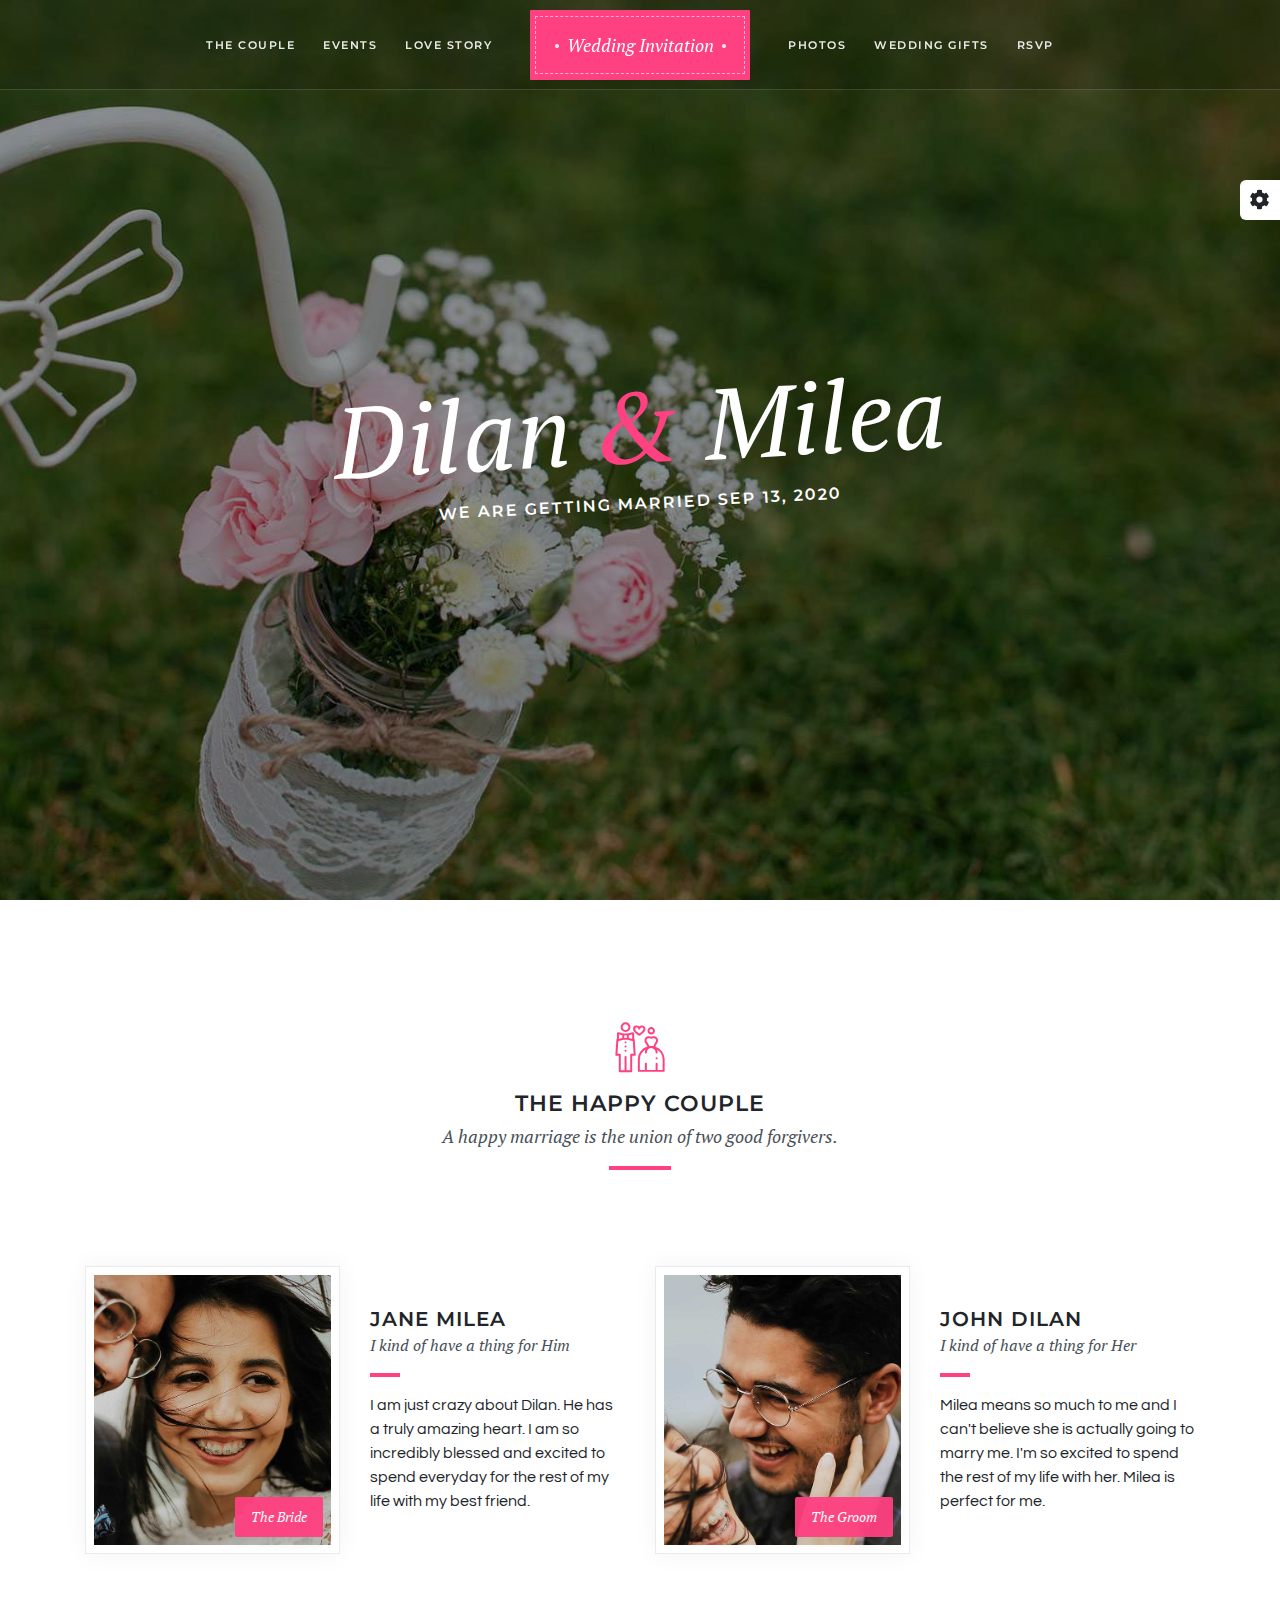
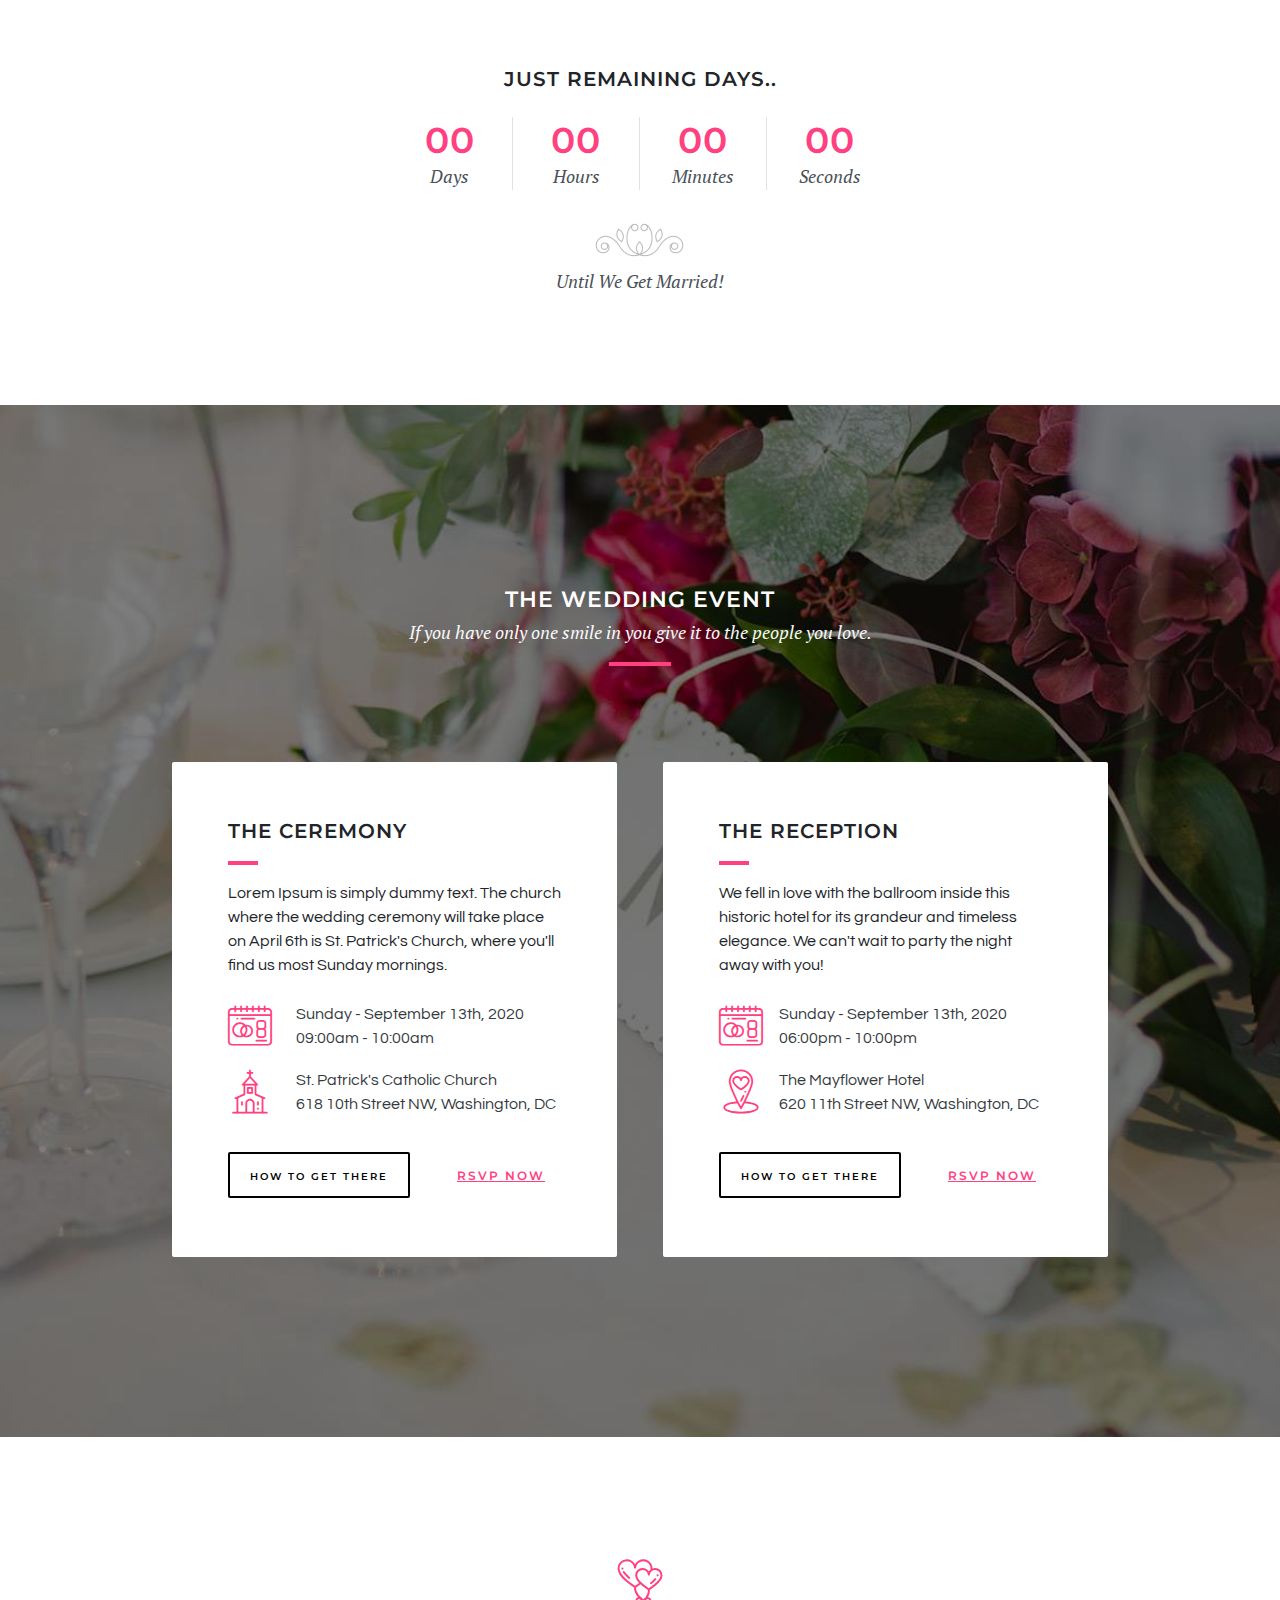
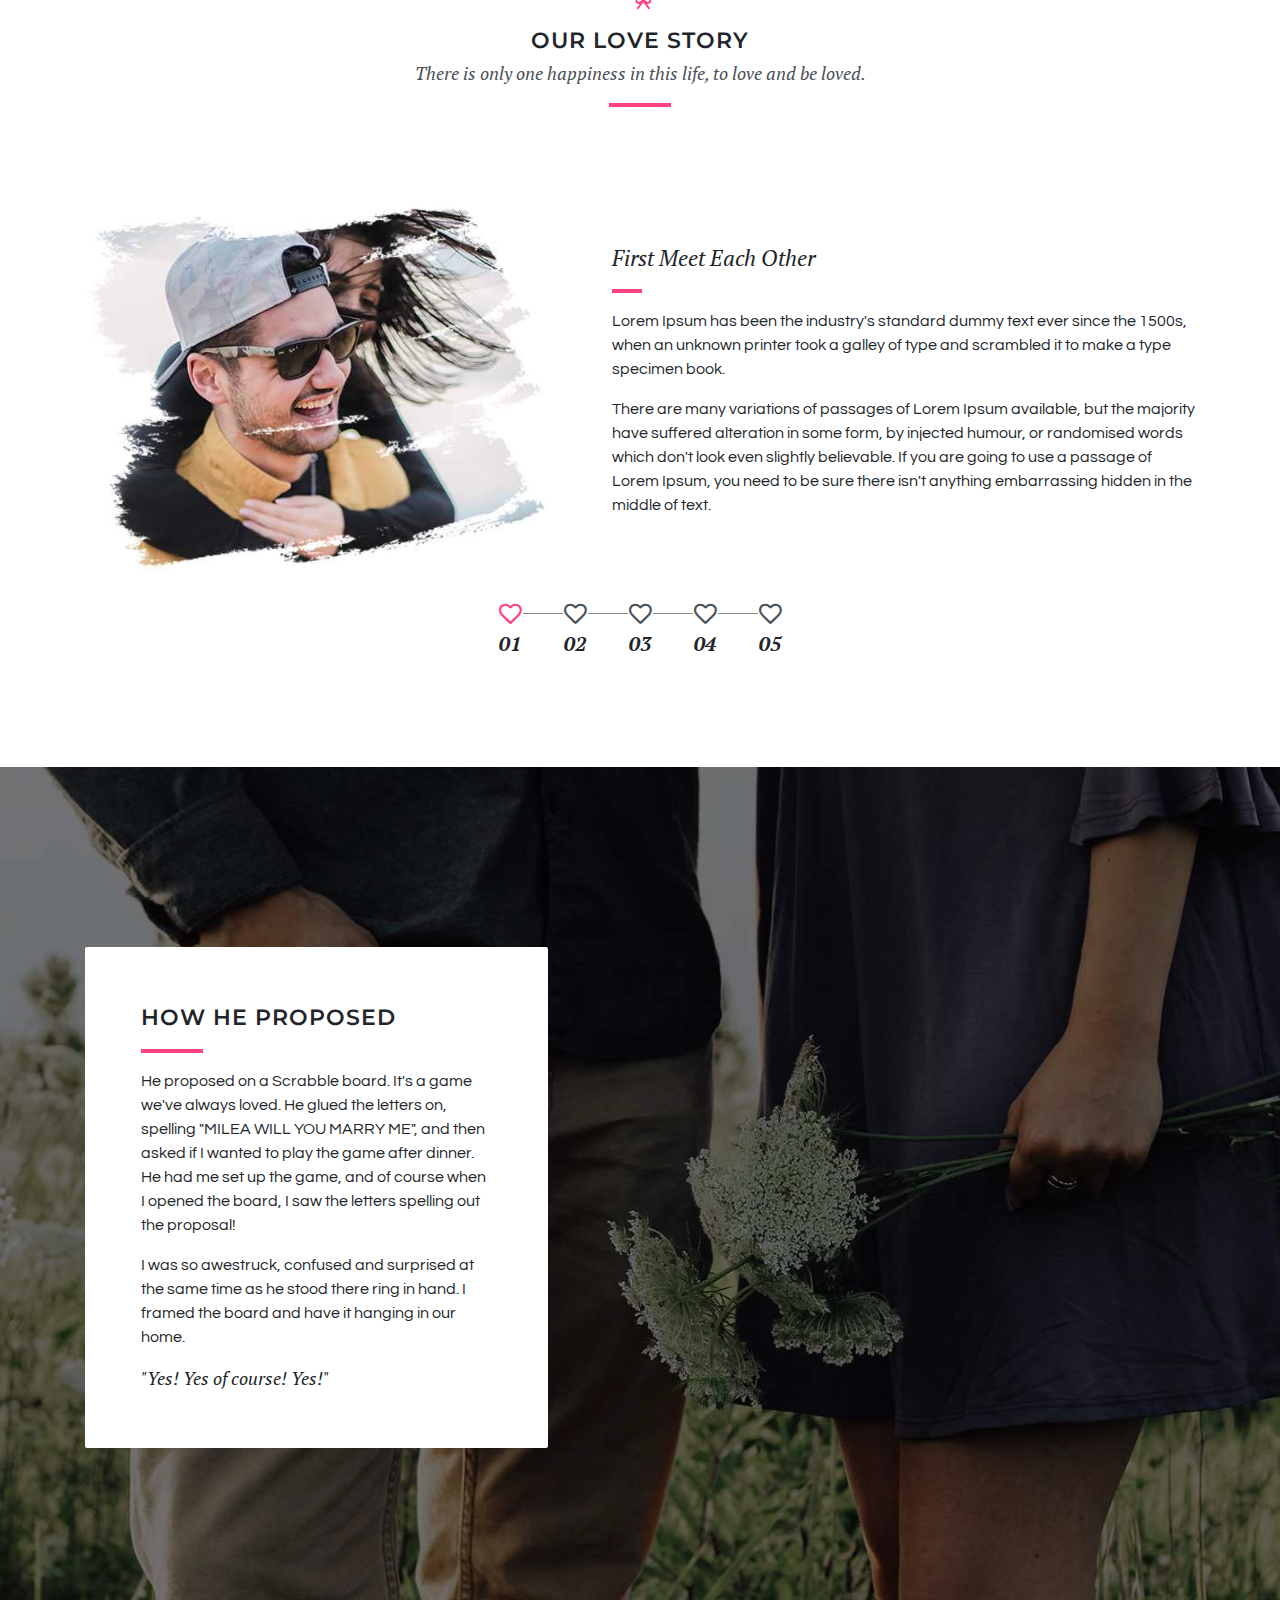
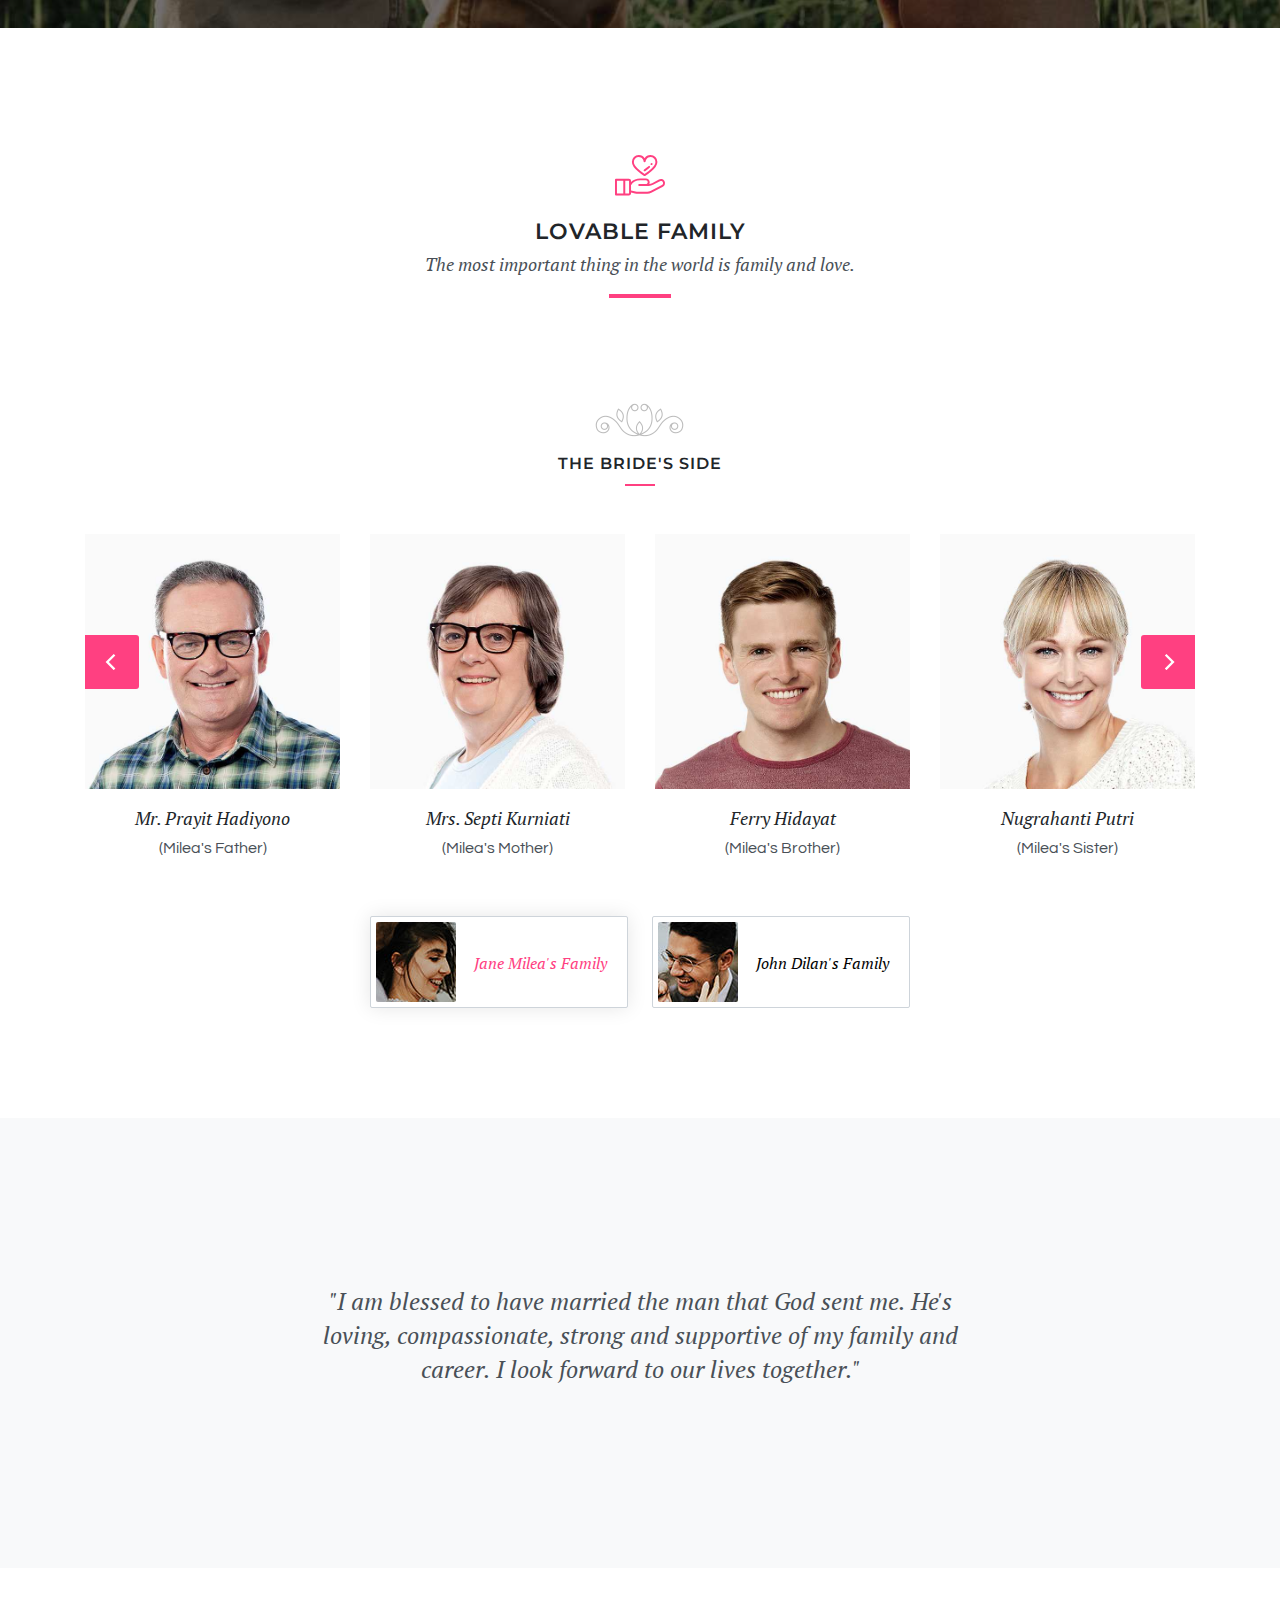
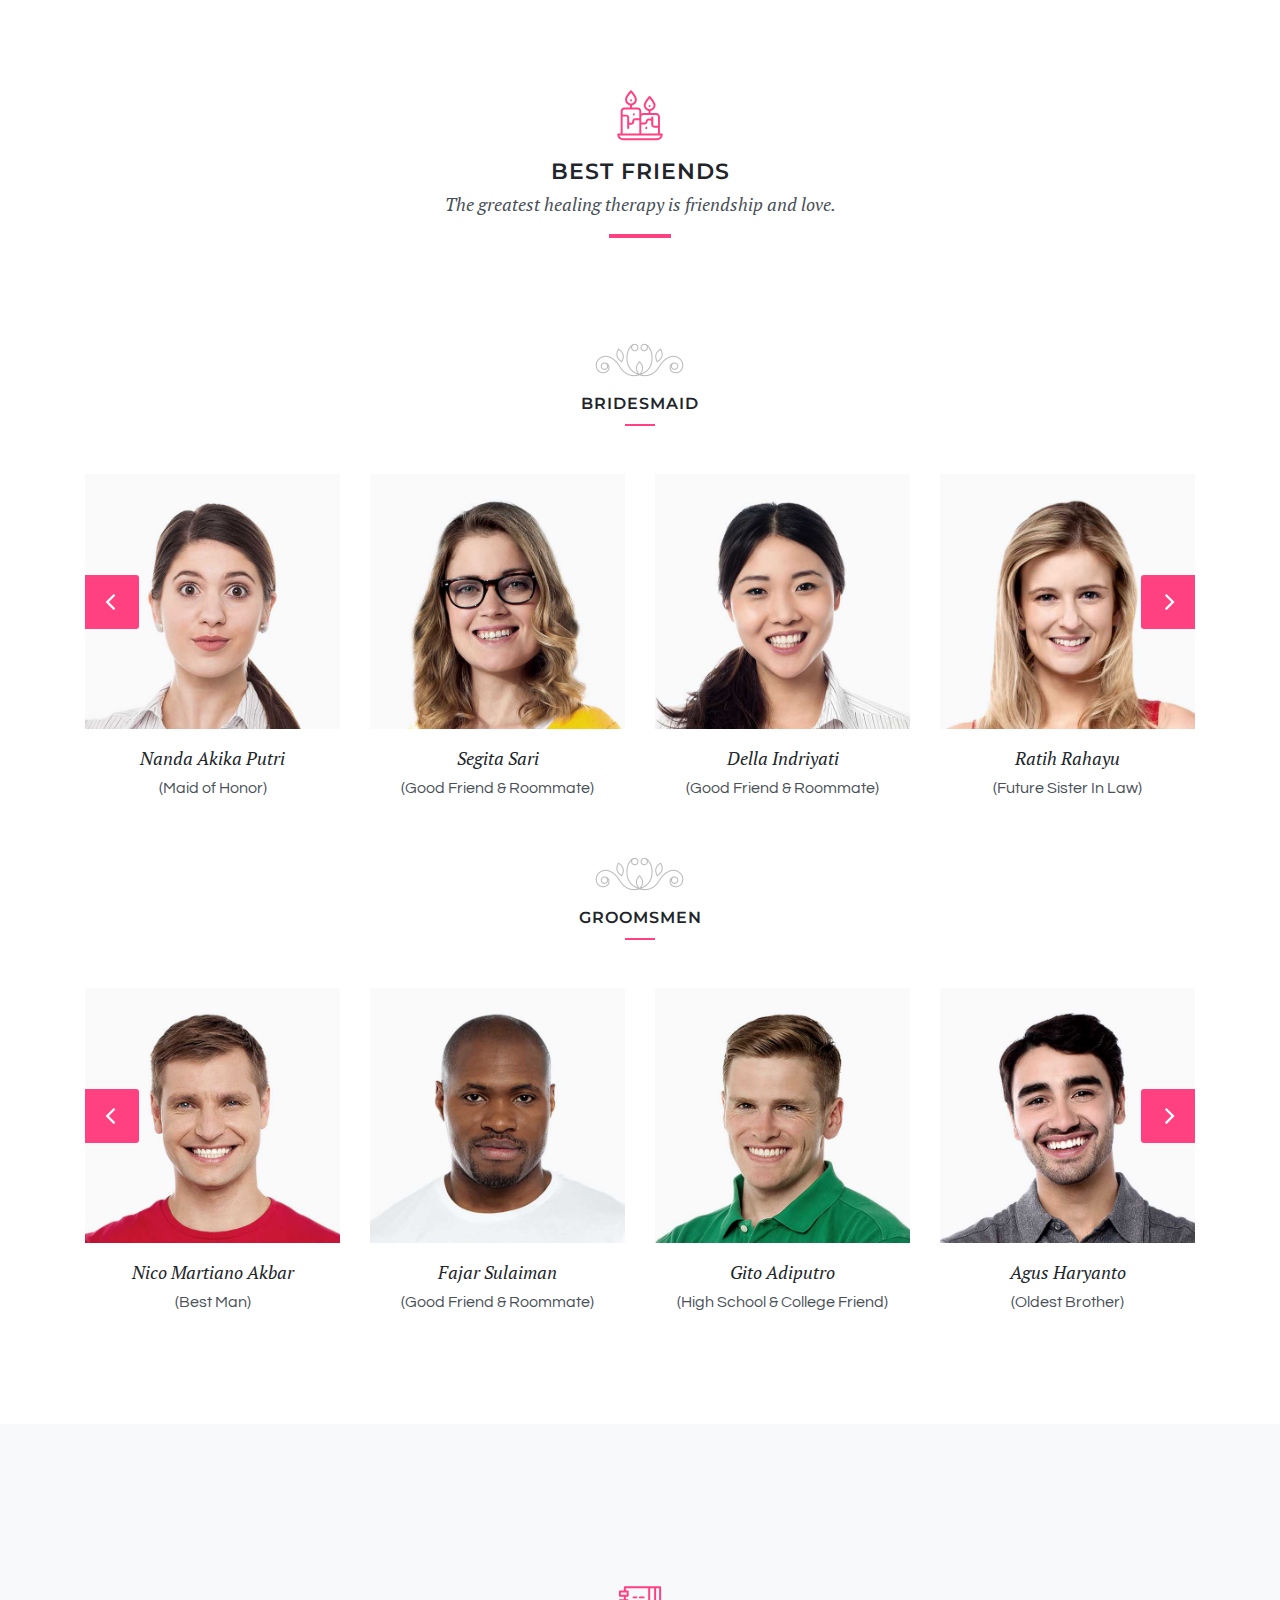
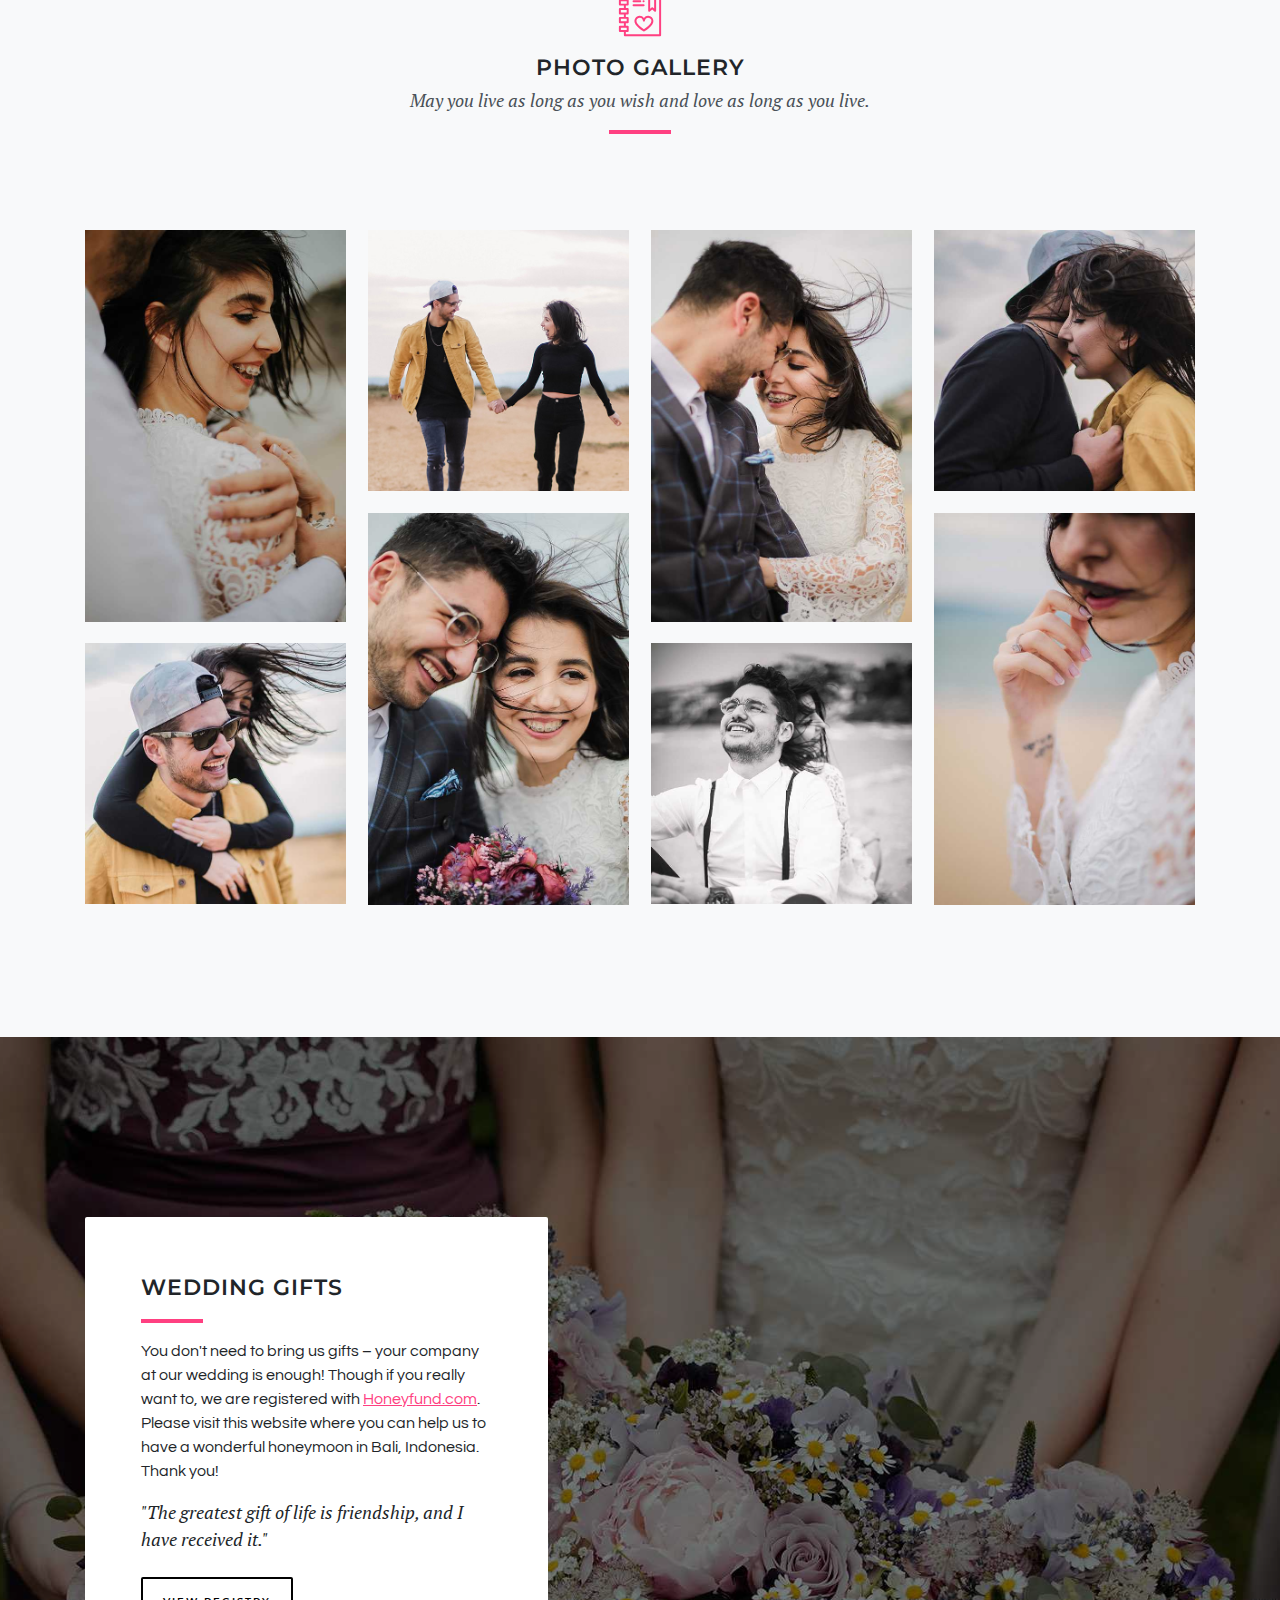
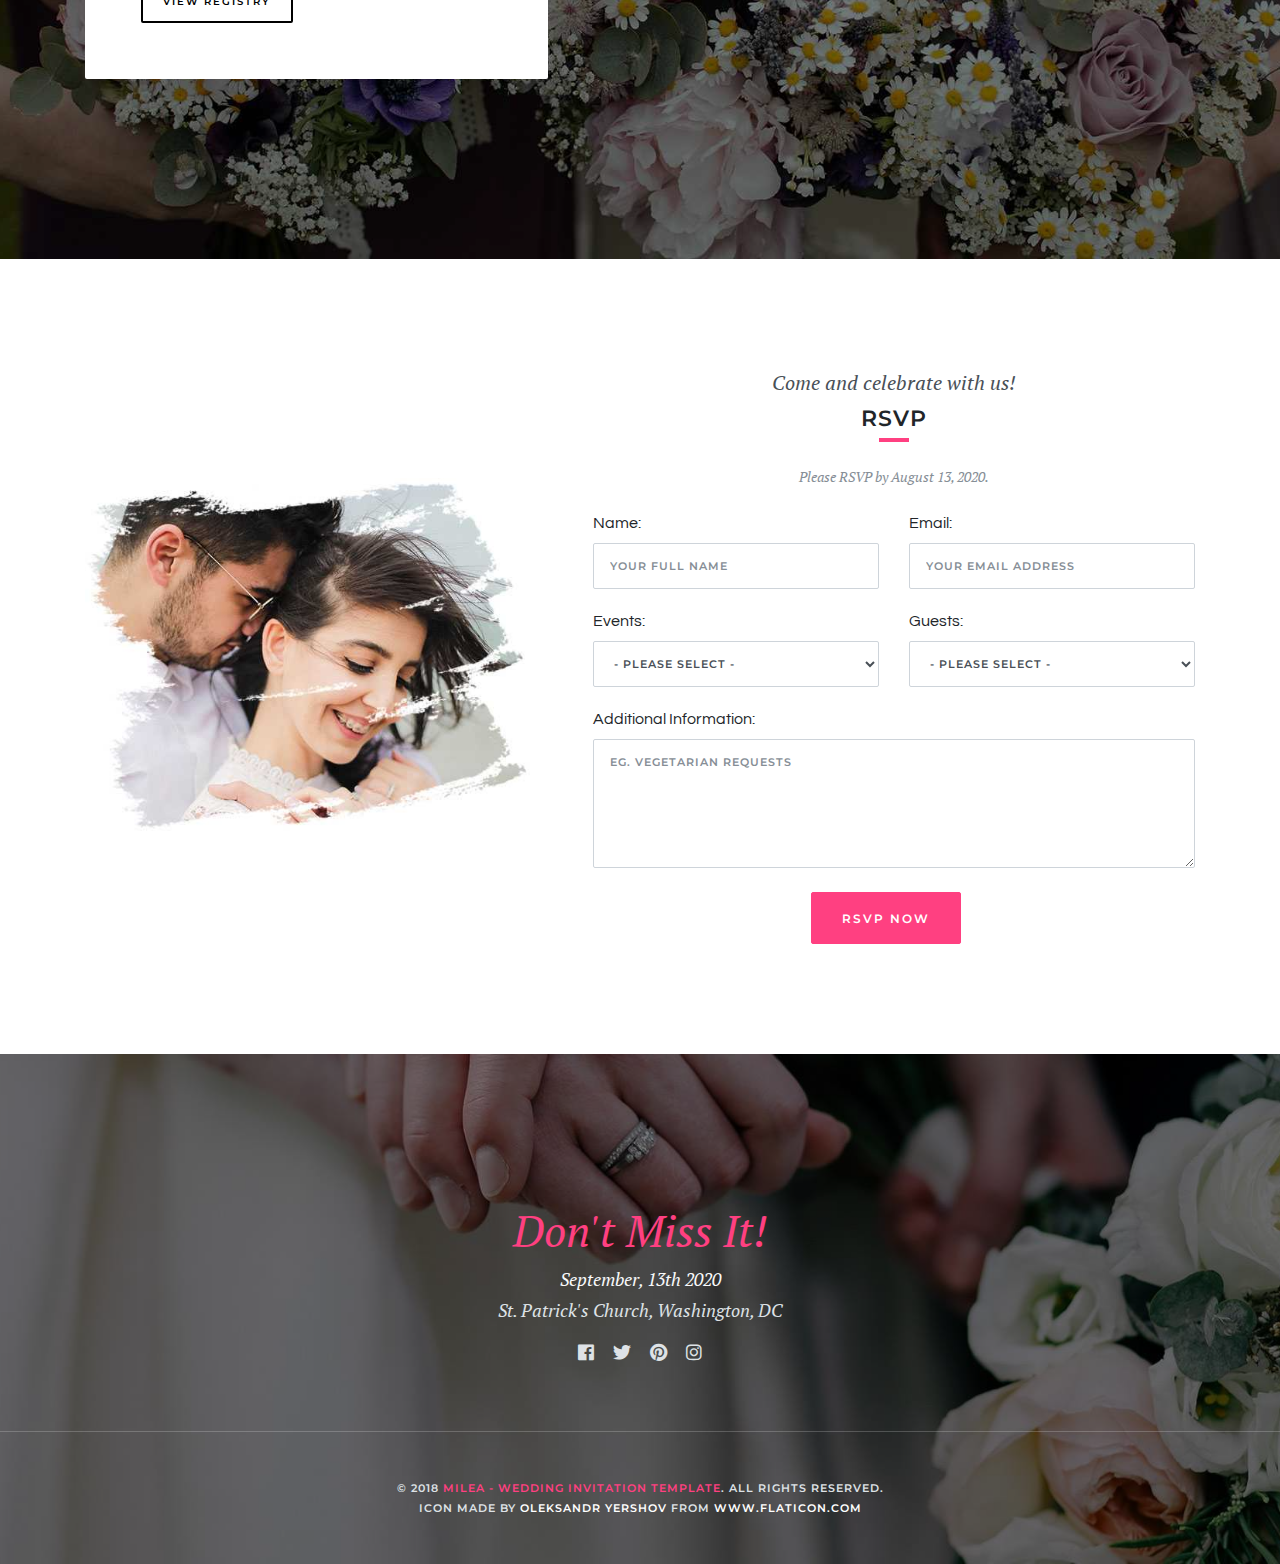
==== index.html @ 615ee3a8 "realización del template" ====
<!DOCTYPE html>
<html lang="en">
    
<!-- Mirrored from themes.lucky-roo.com/milea-v1.1/html/hero-bg-static.html by HTTrack Website Copier/3.x [XR&CO'2014], Thu, 11 Oct 2018 15:57:28 GMT -->
<head>
        <title>Milea - Wedding Invitation Template</title>
        <meta name="description" content=""/>
        <meta name="keywords" content=""/>
        <meta charset="UTF-8">
        <meta name="viewport" content="width=device-width, initial-scale=1.0, shrink-to-fit=no">
        <meta http-equiv="X-UA-Compatible" content="IE=edge" />
        
        <!-- Bootstrap CSS -->
        <link href="assets/css/bootstrap.min.css" rel="stylesheet" type="text/css">
        
        <!-- Font Icons CSS -->
        <link href="assets/css/flaticon.css" rel="stylesheet" type="text/css">
        <link href="assets/css/fontawesome-all.min.css" rel="stylesheet" type="text/css">
        
        <!-- Include all css plugins (below), or include individual files as needed -->
        <link href="assets/css/flickity.min.css" rel="stylesheet" type="text/css">
        <link href="assets/css/magnific-popup.css" rel="stylesheet" type="text/css">
        
        <!-- Theme CSS -->
        <link href="assets/css/theme.min.css" rel="stylesheet" type="text/css">
        <link href="assets/css/styles.css" rel="stylesheet" type="text/css">
        
        <!-- Color Scheme CSS -->
        <link href="assets/css/theme_color_pink.css" rel="stylesheet" type="text/css">        
        <link href="assets/css/switch_style.css" rel="stylesheet" type="text/css">
    </head>
    <body id="page-top">
        
        <!-- Style Switch Start -->
        <link id="switch-style" href="#" rel="stylesheet" type="text/css">

        <div class="switch-style">
            <span class="overlay"></span>

            <div class="switch-style-toggle text-center"><i class="fas fa-cog"></i></div>

            <h4 class="font-alt text-medium text-uppercase">Color Schemes</h4>

            <ul class="m-0 p-0">
                <li class="list-inline-item m-0"><a href="#" class="color theme_color_pink rounded" id="theme_color_pink"></a></li>
                <li class="list-inline-item m-0"><a href="#" class="color theme_color_blue rounded" id="theme_color_blue"></a></li>
                <li class="list-inline-item m-0"><a href="#" class="color theme_color_pink2 rounded" id="theme_color_pink2"></a></li>
                <li class="list-inline-item m-0"><a href="#" class="color theme_color_green rounded" id="theme_color_green"></a></li>
            </ul>

            <ul class="m-0 p-0">
                <li class="list-inline-item m-0"><a href="#" class="color theme_color_orange rounded" id="theme_color_orange"></a></li>
                <li class="list-inline-item m-0"><a href="#" class="color theme_color_green2 rounded" id="theme_color_green2"></a></li>
                <li class="list-inline-item m-0"><a href="#" class="color theme_color_red rounded" id="theme_color_red"></a></li>
                <li class="list-inline-item m-0"><a href="#" class="color theme_color_yellow rounded" id="theme_color_yellow"></a></li>
            </ul>
        </div>
        <!-- //Style Switch End -->
        
        <!-- Header Start -->
        <header class="header-light fixed-top">
            <div class="container">
                <div class="row">
                    <div class="col-12 navbar-header d-lg-none">
                        <a class="navbar-brand page-scroll" href="#page-top">
                            <div class="align-items-center bg-base-color d-flex h-100 justify-content-center text-center">
                                <span class="font-alt2 text-large text-white">Wedding Invitation</span>
                            </div>
                            <!-- //.align-items-center -->
                        </a>
                        
                        <button class="navbar-toggler" type="button" data-toggle="collapse" data-target="#navbar-header" aria-controls="navbar-header" aria-expanded="false" aria-label="Toggle navigation">
                            <span class="navbar-toggler-icon"></span>
                        </button>
                    </div>
                    <!-- //.col-12 -->
                    
                    <div class="col-lg-12 navbar-wrapper">
                        <div id="navigation" class="navbar navbar-expand-lg">
                            <div class="navbar-collapse collapse" id="navbar-header">
                                <ul class="navbar-nav d-lg-flex justify-content-lg-end pr-lg-4">
                                    <li class="nav-item">
                                        <a class="nav-link page-scroll" href="#the-couple">The Couple</a>
                                    </li>
                                    <li class="nav-item">
                                        <a class="nav-link page-scroll" href="#wedding-event">Events</a>
                                    </li>
                                    <li class="nav-item">
                                        <a class="nav-link page-scroll" href="#love-story">Love Story</a>
                                    </li>
                                </ul>
                                
                                <ul class="navbar-nav navbar-nav-brand align-items-lg-center d-none d-lg-block">
                                    <li class="nav-item align-items-center bg-base-color d-flex h-100 justify-content-center text-center w-100">
                                        <span class="font-alt2 text-large text-white">Wedding Invitation</span>
                                    </li>
                                </ul>
                                
                                <ul class="navbar-nav d-lg-flex justify-content-lg-start pl-lg-4">
                                    <li class="nav-item">
                                        <a class="nav-link page-scroll" href="#photos">Photos</a>
                                    </li>
                                    <li class="nav-item">
                                        <a class="nav-link page-scroll" href="#wedding-gifts">Wedding Gifts</a>
                                    </li>
                                    <li class="nav-item">
                                        <a class="nav-link page-scroll" href="#rsvp">RSVP</a>
                                    </li>
                                </ul>
                            </div>
                            <!-- //.navbar-collapse -->
                        </div>
                        <!-- //.navbar -->
                    </div>
                    <!-- //.col-lg-12 -->
                </div>
                <!-- //.row -->
            </div>
            <!-- //.container -->
        </header>
        <!-- //Header Start -->
        
        
        <!-- Section - Hero Start -->
        <section id="hero-bg-static" class="hero bg-img-cover bg-overlay-black-4 h-100 p-0 w-100">
            <div class="container h-100">
                <div class="row align-items-center h-100 justify-content-center no-gutters">
                    <div class="col-lg-12 text-center">
                        <div class="hero-text">
                            <h2 class="font-alt2 text-white title-extra-large-2 title-md-extra-large-5 title-xl-big">Dilan <span class="text-base-color">&</span> Milea</h2>
                            <h3 class="font-alt letter-spacing-2 mt-3 text-medium text-uppercase text-white">We Are Getting Married Sep 13, 2020</h3>
                        </div>
                        <!-- //.hero-text -->
                    </div>
                    <!-- //.col-lg-12 -->
                </div>
                <!-- //.row -->
            </div>
            <!-- //.container --> 
        </section>
        <!-- //Section - Hero End -->
        
        
        <!-- Section - The Couple Start -->
        <section id="the-couple" class="bg-white section-divider section-divider-y">
            <div class="container">
                <div class="row justify-content-center mb-5">
                    <div class="col-lg-7 mb-md-5 text-center">
                        <i class="flaticon flaticon-001-bride-1 icon-medium text-base-color"></i>
                        <h3 class="font-alt letter-spacing-1 m-0 mt-1 text-uppercase title-small">The Happy Couple</h3>
                        <span class="font-alt2 d-block mt-1 text-gray-700 text-large">A happy marriage is the union of two good forgivers.</span>
                        <span class="bg-base-color d-block mt-3 mx-auto sep-line-thick-long"></span>
                    </div>
                    <!-- //.col-lg-7 -->
                </div>
                <!-- //.row -->
                
                <div class="row justify-content-center">
                    <div class="col-md-6 col-lg-3">
                        <div class="align-items-center d-flex h-100">
                            <div class="text-center text-md-left">
                                <span class="d-block font-alt letter-spacing-1 text-extra-large text-uppercase">Jane Milea</span>
                                <span class="d-block font-alt2 text-gray-700 text-medium">I kind of have a thing for Him</span>
                                <span class="bg-base-color mt-3 mx-auto mx-md-0 sep-line-thick"></span>
                                <p class="mb-0 mt-3 text-medium">I am just crazy about Dilan. He has a truly amazing heart. I am so incredibly blessed and excited to spend everyday for the rest of my life with my best friend.</p>
                            </div>
                            <!-- //.text-center -->
                        </div>
                        <!-- //.align-items-center -->
                    </div>
                    <!-- //.col-md-6 -->
                    
                    <div class="col-md-6 col-lg-3 mt-4 mt-md-0 order-md-first">
                        <div class="bg-white border border-gray-200 box-shadow p-2 position-relative">
                            <img src="assets/images/the-couple-1.jpg" alt="" class="img-fluid"/>
                            
                            <div class="bg-base-color bottom-0 box-shadow-shallow m-3 opacity-9-5 position-absolute px-3 py-2 right-0 rounded">
                                <span class="font-alt2 text-small text-white">The Bride</span>
                            </div>
                            <!-- //.bg-base-color -->
                        </div>
                        <!-- //.bg-white -->
                    </div>
                    <!-- //.col-md-6 -->
                    
                    <div class="col-md-6 col-lg-3 mt-5 mt-lg-0 order-md-12">
                        <div class="align-items-center d-flex h-100">
                            <div class="text-center text-md-left">
                                <span class="d-block font-alt letter-spacing-1 text-extra-large text-uppercase">John Dilan</span>
                                <span class="d-block font-alt2 text-gray-700 text-medium">I kind of have a thing for Her</span>
                                <span class="bg-base-color mt-3 mx-auto mx-md-0 sep-line-thick"></span>
                                <p class="mb-0 mt-3 text-medium">Milea means so much to me and I can't believe she is actually going to marry me. I'm so excited to spend the rest of my life with her. Milea is perfect for me.</p>
                            </div>
                            <!-- //.text-center -->
                        </div>
                        <!-- //.align-items-center -->
                    </div>
                    <!-- //.col-md-6 -->
                    
                    <div class="col-md-6 col-lg-3 mt-4 mt-md-5 mt-lg-0 order-md-9">
                        <div class="bg-white border border-gray-200 box-shadow p-2 position-relative">
                            <img src="assets/images/the-couple-2.jpg" alt="" class="img-fluid"/>
                            
                            <div class="bg-base-color bottom-0 box-shadow-shallow m-3 opacity-9-5 position-absolute px-3 py-2 right-0 rounded">
                                <span class="font-alt2 text-small text-white">The Groom</span>
                            </div>
                            <!-- //.bg-base-color -->
                        </div>
                        <!-- //.bg-white -->
                    </div>
                    <!-- //.col-md-6 -->
                </div>
                <!-- //.row -->
            
                <div class="row justify-content-center mt-5">
                    <div class="col-sm-10 col-md-8 mt-5 pt-lg-3 text-center">
                        <span class="d-block font-alt letter-spacing-1 text-extra-large text-uppercase">Just Remaining Days..</span>
                        
                        <!-- Countdown Timer -->
                        <div id="clock" data-until-date="2020/09/13 11:00:00" class="row justify-content-center mt-4"></div>
                        
                        <img src="assets/img/title-divider.png" alt="" class="mt-4"/>
                        
                        <span class="d-block font-alt2 mt-1 text-gray-700 text-large">Until We Get Married!</span>
                    </div>
                    <!-- //.col-sm-10 -->
                </div>
                <!-- //.row -->
            </div>
            <!-- //.container -->
        </section>
        <!-- //Section - The Couple End -->
        
        
        <!-- Section - Wedding Event Start -->
        <section id="wedding-event" class="bg-img-cover bg-overlay-black-5 py-big">
            <div class="container">
                <div class="row justify-content-center mb-5">
                    <div class="col-lg-7 mb-md-5 text-center">
                        <h3 class="font-alt letter-spacing-1 m-0 text-white text-uppercase title-small">The Wedding Event</h3>
                        <span class="d-block font-alt2 mt-1 text-gray-100 text-large">If you have only one smile in you give it to the people you love.</span>
                        <span class="bg-base-color d-block mt-3 mx-auto sep-line-thick-long"></span>
                    </div>
                    <!-- //.col-lg-7 -->
                </div>
                <!-- //.row -->
                
                <div class="row justify-content-center">
                    <div class="col-md-9 col-lg-6 col-xl-5">
                        <div class="bg-white h-100 p-5 rounded">
                            <div class="p-xl-2">
                                <h3 class="font-alt letter-spacing-1 text-extra-large text-uppercase">The Ceremony</h3>
                                <span class="bg-base-color d-block mt-3 sep-line-thick"></span>
                                <p class="mt-3 text-medium">Lorem Ipsum is simply dummy text. The church where the wedding ceremony will take place on April 6th is St. Patrick's Church, where you'll find us most Sunday mornings.</p>
                                
                                <div class="d-flex flex-column">
                                    <div class="align-items-center d-flex">
                                        <i class="flaticon flaticon-014-date icon-small mr-4 text-base-color"></i>
                                        <span class="text-gray-800 text-medium">
                                            Sunday - September 13th, 2020<br>
                                            09:00am - 10:00am
                                        </span>
                                    </div>
                                    <!-- //.align-items-center -->

                                    <div class="align-items-center d-flex">
                                        <i class="flaticon flaticon-031-church icon-small mr-4 text-base-color"></i>
                                        <span class="text-gray-800 text-medium">
                                            St. Patrick's Catholic Church<br>
                                            618 10th Street NW, Washington, DC
                                        </span>
                                    </div>
                                    <!-- //.align-items-center -->
                                </div>
                                <!-- //.d-flex -->
                                
                                <div class="align-items-center d-flex mt-4">
                                    <button type="button" data-toggle="modal" data-target="#modalWeddingEvent" class="btn btn-outline-black btn-small border-thick">How To Get There</button>
                                    <a href="#rsvp" class="page-scroll btn btn-medium d-none d-sm-block text-base-color text-underline">RSVP Now</a>
                                </div>
                                <!-- //.align-items-center -->
                            </div>
                            <!-- //.p-xl-2 -->
                        </div>
                        <!-- //.bg-white -->
                    </div>
                    <!-- //.col-md-9 -->
                    
                    <div class="col-md-9 col-lg-6 col-xl-5 ml-xl-3 mt-5 mt-lg-0">
                        <div class="bg-white h-100 p-5 rounded">
                            <div class="p-xl-2">
                                <h3 class="font-alt letter-spacing-1 text-extra-large text-uppercase">The Reception</h3>
                                <span class="bg-base-color d-block mt-3 sep-line-thick"></span>
                                <p class="mt-3 text-medium">We fell in love with the ballroom inside this historic hotel for its grandeur and timeless elegance. We can't wait to party the night away with you!</p>
                                
                                <div class="d-flex flex-column">
                                    <div class="align-items-center d-flex">
                                        <i class="flaticon flaticon-014-date icon-small mr-3 text-base-color"></i>
                                        <span class="text-gray-800 text-medium">
                                            Sunday - September 13th, 2020<br>
                                            06:00pm - 10:00pm
                                        </span>
                                    </div>
                                    <!-- //.align-items-center -->

                                    <div class="align-items-center d-flex">
                                        <i class="flaticon flaticon-015-location icon-small mr-3 text-base-color"></i>
                                        <span class="text-gray-800 text-medium">
                                            The Mayflower Hotel<br>
                                            620 11th Street NW, Washington, DC
                                        </span>
                                    </div>
                                    <!-- //.align-items-center -->
                                </div>
                                <!-- //.d-flex -->
                                
                                <div class="align-items-center d-flex mt-4">
                                    <button type="button" data-toggle="modal" data-target="#modalWeddingEvent" class="btn btn-outline-black btn-small border-thick">How To Get There</button>
                                    <a href="#rsvp" class="page-scroll btn btn-medium d-none d-sm-block text-base-color text-underline">RSVP Now</a>
                                </div>
                                <!-- //.align-items-center  -->
                            </div>
                            <!-- //.p-xl-2 -->
                        </div>
                        <!-- //.bg-white -->
                    </div>
                    <!-- //.col-md-9 -->
                </div>
                <!-- //.row -->
            </div>
            <!-- //.container -->
        </section>
        <!-- //Section - Wedding Event End -->
        
        
        <!-- Modal - Wedding Event Start -->
        <div class="modal fade" id="modalWeddingEvent" tabindex="-1" role="dialog" aria-labelledby="modalWeddingEvent" aria-hidden="true">
            <div class="modal-dialog modal-dialog-centered modal-lg" role="document">
                <div class="modal-content">
                    <div class="modal-header">
                        <div class="container-fluid">
                            <div class="row">
                                <div class="col-12 text-center">
                                    <h3 class="modal-title font-alt letter-spacing-1 mt-1 text-large text-uppercase">How To Get To The Events</h3>
                                </div>
                                <!-- //.col-12 -->
                            </div>
                            <!-- //.row -->
                        </div>
                        <!-- //.container-fluid -->
                        
                        <button type="button" class="close" data-dismiss="modal" aria-label="Close">
                            <span aria-hidden="true">&times;</span>
                        </button>        
                    </div>
                    <!-- //.modal-header -->
                    
                    <div class="modal-body py-4">
                        <div class="container-fluid">
                            <div class="row">
                                <div class="col-lg-6">
                                    <div class="text-center">
                                        <h4 class="font-alt2 mb-0 text-base-color title-small">The Ceremony</h4>
                                        <span class="d-block text-medium">(St. Patrick's Church)</span>
                                        <img src="assets/images/wedding-event-1.jpg" alt="" class="img-fluid mt-3 rounded"/>
                                    </div>
                                    <!-- //.text-center -->
                                    
                                    <div class="pr-lg-3">
                                        <span class="d-block font-alt letter-spacing-1 mt-4 text-small text-uppercase">By Car</span>
                                        <span class="bg-base-color d-block mt-1 sep-line"></span>
                                        <p class="mt-2 text-medium">Lorem Ipsum is simply dummy text of the printing and typesetting industry. Lorem Ipsum has been the industry's standard dummy text ever since the 1500s.</p>
                                    </div>
                                    <!-- //.pr-lg-3 -->
                                    
                                    <div class="pr-lg-3">
                                        <span class="d-block font-alt letter-spacing-1 mt-4 text-small text-uppercase">By Train</span>
                                        <span class="bg-base-color d-block mt-1 sep-line"></span>
                                        <p class="mt-2 text-medium">Lorem Ipsum is simply dummy text of the printing and typesetting industry. Lorem Ipsum has been the industry's standard dummy text ever since the 1500s.</p>
                                    </div>
                                    <!-- //.pr-lg-3 -->
                                </div>
                                <!-- //.col-lg-6 -->
                                
                                <div class="col-lg-6 mt-5 mt-lg-0">
                                    <div class="text-center">
                                        <h4 class="font-alt2 mb-0 text-base-color title-small">The Reception</h4>
                                        <span class="d-block text-medium">(The Mayflower Hotel)</span>
                                        <img src="assets/images/wedding-event-2.jpg" alt="" class="img-fluid mt-3 rounded"/>
                                    </div>
                                    <!-- //.text-center -->
                                    
                                    <div class="pr-lg-3">
                                        <span class="d-block font-alt letter-spacing-1 mt-4 text-small text-uppercase">By Car</span>
                                        <span class="bg-base-color d-block mt-1 sep-line"></span>
                                        <p class="mt-2 text-medium">Lorem Ipsum is simply dummy text of the printing and typesetting industry. Lorem Ipsum has been the industry's standard dummy text ever since the 1500s.</p>
                                    </div>
                                    <!-- //.pr-lg-3 -->
                                    
                                    <div class="pr-lg-3">
                                        <span class="d-block font-alt letter-spacing-1 mt-4 text-small text-uppercase">By Train</span>
                                        <span class="bg-base-color d-block mt-1 sep-line"></span>
                                        <p class="mt-2 text-medium">Lorem Ipsum is simply dummy text of the printing and typesetting industry. Lorem Ipsum has been the industry's standard dummy text ever since the 1500s.</p>
                                    </div>
                                    <!-- //.pr-lg-3 -->
                                </div>
                                <!-- //.col-lg-6 -->
                            </div>
                            <!-- //.row -->
                        </div>
                        <!-- //.container-fluid -->
                    </div>
                    <!-- //.modal-body -->
                </div>
                <!-- //.modal-content -->
            </div>
            <!-- //.modal-dialog -->
        </div>
        <!-- //Modal - Wedding Event End -->
        
        
        <!-- Section - Love Story Start -->
        <section id="love-story" class="bg-white section-divider section-divider-y">
            <div class="container">
                <div class="row justify-content-center mb-5">
                    <div class="col-lg-7 mb-md-5 text-center">
                        <i class="flaticon flaticon-050-balloons icon-medium text-base-color"></i>
                        <h3 class="font-alt letter-spacing-1 m-0 mt-1 text-uppercase title-small">Our Love Story</h3>
                        <span class="d-block font-alt2 mt-1 text-gray-700 text-large">There is only one happiness in this life, to love and be loved.</span>
                        <span class="bg-base-color d-block mt-3 mx-auto sep-line-thick-long"></span>
                    </div>
                    <!-- //.col-lg-7 -->
                </div>
                <!-- //.row -->
                
                <div class="row justify-content-center">
                    <div id="carousel-love-story" class="carousel-custom carousel-base-color col-12 page-dots-custom"  data-autoplay="false" data-prev-next-buttons="false" data-page-dots="true" data-draggable="false" data-wrap-around="false">
                        <div class="carousel-cell align-items-center justify-content-center no-gutters row w-100">
                            <div class="col-md-8 col-lg-5">
                                <img src="assets/images/love-story-1.jpg" alt="" class="img-fluid"/>
                            </div>
                            <!-- //.col-md-8 -->
                            
                            <div class="col-lg-7 pl-lg-5 pt-5 pt-lg-0 text-center text-lg-left">
                                <div class="pl-lg-3">
                                    <span class="d-block font-alt2 title-small">First Meet Each Other</span>
                                    <span class="bg-base-color mt-3 mx-auto mx-lg-0 sep-line-thick"></span>
                                    <p class="mt-3 text-medium">Lorem Ipsum has been the industry's standard dummy text ever since the 1500s, when an unknown printer took a galley of type and scrambled it to make a type specimen book.</p>
                                    <p class="text-medium">There are many variations of passages of Lorem Ipsum available, but the majority have suffered alteration in some form, by injected humour, or randomised words which don't look even slightly believable. If you are going to use a passage of Lorem Ipsum, you need to be sure there isn't anything embarrassing hidden in the middle of text.</p>
                                </div>
                                <!-- //.pl-lg-3 -->
                            </div>
                            <!-- //.col-lg-7 -->
                        </div>
                        <!-- //.carousel-cell -->
                        
                        <div class="carousel-cell align-items-center justify-content-center no-gutters row w-100">
                            <div class="col-md-8 col-lg-5">
                                <img src="assets/images/love-story-2.jpg" alt="" class="img-fluid"/>
                            </div>
                            <!-- //.col-md-8 -->
                            
                            <div class="col-lg-7 pl-lg-5 pt-5 pt-lg-0 text-center text-lg-left">
                                <div class="pl-lg-3">
                                    <span class="d-block font-alt2 title-small">When We Go Out Together</span>
                                    <span class="bg-base-color mt-3 mx-auto mx-lg-0 sep-line-thick"></span>
                                    <p class="mt-3 text-medium">Lorem Ipsum has been the industry's standard dummy text ever since the 1500s, when an unknown printer took a galley of type and scrambled it to make a type specimen book.</p>
                                    <p class="text-medium">There are many variations of passages of Lorem Ipsum available, but the majority have suffered alteration in some form, by injected humour, or randomised words which don't look even slightly believable. If you are going to use a passage of Lorem Ipsum, you need to be sure there isn't anything embarrassing hidden in the middle of text.</p>
                                </div>
                                <!-- //.pl-lg-3 -->
                            </div>
                            <!-- //.col-lg-7 -->
                        </div>
                        <!-- //.carousel-cell -->
                        
                        <div class="carousel-cell align-items-center justify-content-center no-gutters row w-100">
                            <div class="col-md-8 col-lg-5">
                                <img src="assets/images/love-story-3.jpg" alt="" class="img-fluid"/>
                            </div>
                            <!-- //.col-md-8 -->
                            
                            <div class="col-lg-7 pl-lg-5 pt-5 pt-lg-0 text-center text-lg-left">
                                <div class="pl-lg-3">
                                    <span class="d-block font-alt2 title-small">Have a Lovely Time</span>
                                    <span class="bg-base-color mt-3 mx-auto mx-lg-0 sep-line-thick"></span>
                                    <p class="mt-3 text-medium">Lorem Ipsum has been the industry's standard dummy text ever since the 1500s, when an unknown printer took a galley of type and scrambled it to make a type specimen book.</p>
                                    <p class="text-medium">There are many variations of passages of Lorem Ipsum available, but the majority have suffered alteration in some form, by injected humour, or randomised words which don't look even slightly believable. If you are going to use a passage of Lorem Ipsum, you need to be sure there isn't anything embarrassing hidden in the middle of text.</p>
                                </div>
                                <!-- //.pl-lg-3 -->
                            </div>
                            <!-- //.col-lg-7 -->
                        </div>
                        <!-- //.carousel-cell -->
                        
                        <div class="carousel-cell align-items-center justify-content-center no-gutters row w-100">
                            <div class="col-md-8 col-lg-5">
                                <img src="assets/images/love-story-4.jpg" alt="" class="img-fluid"/>
                            </div>
                            <!-- //.col-md-8 -->
                            
                            <div class="col-lg-7 pl-lg-5 pt-5 pt-lg-0 text-center text-lg-left">
                                <div class="pl-lg-3">
                                    <span class="d-block font-alt2 title-small">We Fall In Love Each Other</span>
                                    <span class="bg-base-color mt-3 mx-auto mx-lg-0 sep-line-thick"></span>
                                    <p class="mt-3 text-medium">Lorem Ipsum has been the industry's standard dummy text ever since the 1500s, when an unknown printer took a galley of type and scrambled it to make a type specimen book.</p>
                                    <p class="text-medium">There are many variations of passages of Lorem Ipsum available, but the majority have suffered alteration in some form, by injected humour, or randomised words which don't look even slightly believable. If you are going to use a passage of Lorem Ipsum, you need to be sure there isn't anything embarrassing hidden in the middle of text.</p>
                                </div>
                                <!-- //.pl-lg-3 -->
                            </div>
                            <!-- //.col-lg-7 -->
                        </div>
                        <!-- //.carousel-cell -->
                        
                        <div class="carousel-cell align-items-center justify-content-center no-gutters row w-100">
                            <div class="col-md-8 col-lg-5">
                                <img src="assets/images/love-story-5.jpg" alt="" class="img-fluid"/>
                            </div>
                            <!-- //.col-md-8 -->
                            
                            <div class="col-lg-7 pl-lg-5 pt-5 pt-lg-0 text-center text-lg-left">
                                <div class="pl-lg-3">
                                    <span class="d-block font-alt2 title-small">We Decide To Live Together</span>
                                    <span class="bg-base-color mt-3 mx-auto mx-lg-0 sep-line-thick"></span>
                                    <p class="mt-3 text-medium">Lorem Ipsum has been the industry's standard dummy text ever since the 1500s, when an unknown printer took a galley of type and scrambled it to make a type specimen book.</p>
                                    <p class="text-medium">There are many variations of passages of Lorem Ipsum available, but the majority have suffered alteration in some form, by injected humour, or randomised words which don't look even slightly believable. If you are going to use a passage of Lorem Ipsum, you need to be sure there isn't anything embarrassing hidden in the middle of text.</p>
                                </div>
                                <!-- //.pl-lg-3 -->
                            </div>
                            <!-- //.col-lg-7 -->
                        </div>
                        <!-- //.carousel-cell -->
                    </div>
                    <!-- //.carousel-custom -->
                </div>
                <!-- //.row -->
            </div>
            <!-- //.container -->
        </section>
        <!-- //Section - Love Story End -->
        
        
        <!-- Section - Proposed Start -->
        <section id="proposed" class="bg-img-cover bg-overlay-black-5 py-big">
            <div class="container">
                <div class="row justify-content-center justify-content-lg-start no-gutters">
                    <div class="col-md-9 col-lg-6 col-xl-5 bg-white p-5 rounded">
                        <div class="p-xl-2">
                            <h3 class="font-alt letter-spacing-1 text-uppercase title-small">How He Proposed</h3>
                            <span class="bg-base-color d-block mt-3 sep-line-thick-long"></span>
                            <p class="mt-3 text-medium">He proposed on a Scrabble board. It's a game we've always loved. He glued the letters on, spelling "MILEA WILL YOU MARRY ME", and then asked if I wanted to play the game after dinner. He had me set up the game, and of course when I opened the board, I saw the letters spelling out the proposal!</p>
                            <p class="text-medium">I was so awestruck, confused and surprised at the same time as he stood there ring in hand. I framed the board and have it hanging in our home.</p>
                            <p class="font-alt2 mb-0 text-large">"Yes! Yes of course! Yes!"</p>
                        </div>
                        <!-- //.p-xl-2 -->
                    </div>
                    <!-- //.col-md-9 -->
                </div>
                <!-- //.row -->
            </div>
            <!-- //.container -->
        </section>
        <!-- //Section - Proposed End -->
        
        
        <!-- Section - Family Start -->
        <section id="family" class="bg-white section-divider section-divider-y">
            <div class="container">
                <div class="row justify-content-center mb-5">
                    <div class="col-lg-7 mb-md-5 text-center">
                        <i class="flaticon flaticon-006-hand icon-medium text-base-color"></i>
                        <h3 class="font-alt letter-spacing-1 m-0 mt-1 text-uppercase title-small">Lovable Family</h3>
                        <span class="d-block font-alt2 mt-1 text-gray-700 text-large">The most important thing in the world is family and love.</span>
                        <span class="bg-base-color d-block mt-3 mx-auto sep-line-thick-long"></span>
                    </div>
                    <!-- //.col-lg-7 -->
                </div>
                <!-- //.row -->
                
                <div class="row">
                    <div class="col-12 text-center">
                        <div class="tab-content" id="tab-family-content">
                            <div class="tab-pane fade active show" id="family-1" role="tabpanel" aria-labelledby="tab-family-1">
                                <div class="row">
                                    <div class="col-12 text-center">
                                        <img src="assets/img/title-divider.png" alt="">
                                        <span class="d-block font-alt letter-spacing-1 mt-2 text-medium text-uppercase">The Bride's Side</span>
                                        <span class="bg-base-color d-block mt-2 mx-auto sep-line"></span>
                                    </div>
                                    <!-- //.col-12 -->
                                </div>
                                <!-- //.row -->
                                
                                <div class="row mt-5">
                                    <div id="carousel-family-1" class="carousel-custom carousel-base-color carousel-in-tab w-100" data-autoplay="false" data-prev-next-buttons="true" data-page-dots="false" data-draggable="false" data-wrap-around="true">
                                        <div class="carousel-cell col-sm-6 col-md-4 col-lg-3">
                                            <img src="assets/images/family-avatar-1.jpg" alt="" class="img-fluid"/>

                                            <div class="mt-3 text-center">
                                                <h4 class="font-alt2 m-0 text-large">Mr. Prayit Hadiyono</h4>
                                                <span class="d-block mt-1 text-gray-700 text-medium">(Milea's Father)</span>
                                            </div>
                                            <!-- //.mt-3 -->
                                        </div>
                                        <!-- //.carousel-cell -->
                                        
                                        <div class="carousel-cell col-sm-6 col-md-4 col-lg-3">
                                            <img src="assets/images/family-avatar-2.jpg" alt="" class="img-fluid"/>

                                            <div class="mt-3 text-center">
                                                <h4 class="font-alt2 m-0 text-large">Mrs. Septi Kurniati</h4>
                                                <span class="d-block mt-1 text-gray-700 text-medium">(Milea's Mother)</span>
                                            </div>
                                            <!-- //.mt-3 -->
                                        </div>
                                        <!-- //.carousel-cell -->
                                        
                                        <div class="carousel-cell col-sm-6 col-md-4 col-lg-3">
                                            <img src="assets/images/family-avatar-3.jpg" alt="" class="img-fluid"/>

                                            <div class="mt-3 text-center">
                                                <h4 class="font-alt2 m-0 text-large">Ferry Hidayat</h4>
                                                <span class="d-block mt-1 text-gray-700 text-medium">(Milea's Brother)</span>
                                            </div>
                                            <!-- //.mt-3 -->
                                        </div>
                                        <!-- //.carousel-cell -->
                                        
                                        <div class="carousel-cell col-sm-6 col-md-4 col-lg-3">
                                            <img src="assets/images/family-avatar-4.jpg" alt="" class="img-fluid"/>

                                            <div class="mt-3 text-center">
                                                <h4 class="font-alt2 m-0 text-large">Nugrahanti Putri</h4>
                                                <span class="d-block mt-1 text-gray-700 text-medium">(Milea's Sister)</span>
                                            </div>
                                            <!-- //.mt-3 -->
                                        </div>
                                        <!-- //.carousel-cell -->
                                        
                                        <div class="carousel-cell col-sm-6 col-md-4 col-lg-3">
                                            <img src="assets/images/family-avatar-5.jpg" alt="" class="img-fluid"/>

                                            <div class="mt-3 text-center">
                                                <h4 class="font-alt2 m-0 text-large">Yudi Suprobo</h4>
                                                <span class="d-block mt-1 text-gray-700 text-medium">(Milea's Brother)</span>
                                            </div>
                                            <!-- //.mt-3 -->
                                        </div>
                                        <!-- //.carousel-cell -->
                                    </div>
                                    <!-- //.carousel-custom -->
                                </div>
                                <!-- //.row -->
                            </div>
                            <!-- //.tab-pane -->
                            
                            <div class="tab-pane fade" id="family-2" role="tabpanel" aria-labelledby="tab-family-2">
                                <div class="row">
                                    <div class="col-12 text-center">
                                        <img src="assets/img/title-divider.png" alt="">
                                        <span class="d-block font-alt letter-spacing-1 mt-2 text-medium text-uppercase">The Grooms's Side</span>
                                        <span class="bg-base-color d-block mt-2 mx-auto sep-line"></span>
                                    </div>
                                    <!-- //.col-12 -->
                                </div>
                                <!-- //.row -->
                                
                                <div class="row mt-5">
                                    <div id="carousel-family-2" class="carousel-custom carousel-base-color carousel-in-tab w-100" data-autoplay="false" data-prev-next-buttons="true" data-page-dots="false" data-draggable="false" data-wrap-around="true">
                                        <div class="carousel-cell col-sm-6 col-md-4 col-lg-3">
                                            <img src="assets/images/family-avatar-6.jpg" alt="" class="img-fluid"/>

                                            <div class="mt-3 text-center">
                                                <h4 class="font-alt2 m-0 text-large">Mr. Bambang Ismoyo</h4>
                                                <span class="d-block mt-1 text-gray-700 text-medium">(Dilan's Father)</span>
                                            </div>
                                            <!-- //.mt-3 -->
                                        </div>
                                        <!-- //.carousel-cell -->
                                        
                                        <div class="carousel-cell col-sm-6 col-md-4 col-lg-3">
                                            <img src="assets/images/family-avatar-7.jpg" alt="" class="img-fluid"/>

                                            <div class="mt-3 text-center">
                                                <h4 class="font-alt2 m-0 text-large">Mrs. Fadilah Addini</h4>
                                                <span class="d-block mt-1 text-gray-700 text-medium">(Dilan's Mother)</span>
                                            </div>
                                            <!-- //.mt-3 -->
                                        </div>
                                        <!-- //.carousel-cell -->
                                        
                                        <div class="carousel-cell col-sm-6 col-md-4 col-lg-3">
                                            <img src="assets/images/family-avatar-8.jpg" alt="" class="img-fluid"/>

                                            <div class="mt-3 text-center">
                                                <h4 class="font-alt2 m-0 text-large">Pandu Herlambang</h4>
                                                <span class="d-block mt-1 text-gray-700 text-medium">(Dilan's Brother)</span>
                                            </div>
                                            <!-- //.mt-3 -->
                                        </div>
                                        <!-- //.carousel-cell -->
                                        
                                        <div class="carousel-cell col-sm-6 col-md-4 col-lg-3">
                                            <img src="assets/images/family-avatar-9.jpg" alt="" class="img-fluid"/>

                                            <div class="mt-3 text-center">
                                                <h4 class="font-alt2 m-0 text-large">Sari Nurulita</h4>
                                                <span class="d-block mt-1 text-gray-700 text-medium">(Dilan's Sister)</span>
                                            </div>
                                            <!-- //.mt-3 -->
                                        </div>
                                        <!-- //.carousel-cell -->
                                        
                                        <div class="carousel-cell col-sm-6 col-md-4 col-lg-3">
                                            <img src="assets/images/family-avatar-10.jpg" alt="" class="img-fluid"/>

                                            <div class="mt-3 text-center">
                                                <h4 class="font-alt2 m-0 text-large">Indah Puspa Dewi</h4>
                                                <span class="d-block mt-1 text-gray-700 text-medium">(Dilan's Sister)</span>
                                            </div>
                                            <!-- //.mt-3 -->
                                        </div>
                                        <!-- //.carousel-cell -->
                                    </div>
                                    <!-- //.carousel-custom -->
                                </div>
                                <!-- //.row -->
                            </div>
                            <!-- //.tab-pane -->
                        </div>
                        <!-- //.tab-content -->
                        
                        <ul class="nav nav-tabs nav-tabs-custom justify-content-center mt-5 pt-2" id="tab-family" role="tablist">
                            <li class="nav-item">
                                <a class="nav-link active show" id="tab-family-1" data-toggle="tab" href="#family-1" role="tab" aria-controls="family-1" aria-selected="true">
                                    <img src="assets/images/family-tab-1.jpg" alt="" class="rounded"/>
                                    <span class="d-none d-md-inline-block font-alt2 text-medium">Jane Milea's Family</span>
                                </a>
                            </li>
                            <li class="nav-item">
                                <a class="nav-link" id="tab-family-2" data-toggle="tab" href="#family-2" role="tab" aria-controls="family-2" aria-selected="false">
                                    <img src="assets/images/family-tab-2.jpg" alt="" class="rounded"/> 
                                    <span class="d-none d-md-inline-block font-alt2 text-medium">John Dilan's Family</span>
                                </a>
                            </li>
                        </ul>
                    </div>
                    <!-- //.col-12 -->
                </div>
                <!-- //.row -->
            </div>
            <!-- //.container -->
        </section>
        <!-- //Section - Family End -->
        
        
        <!-- Quote Start -->
        <div id="quote" class="section bg-gray-100">
            <div class="container">
                <div class="row justify-content-center">
                    <div class="col-lg-7 text-center py-3">
                        <p class="font-alt2 text-gray-700 title-medium">"I am blessed to have married the man that God sent me. He's loving, compassionate, strong and supportive of my family and career. I look forward to our lives together."</p>
                    </div>
                    <!-- //.col-lg-7 -->
                </div>
                <!-- //.row -->
            </div>
            <!-- //.container -->
        </div>
        <!-- //Quote End -->
        
        
        <!-- Section - Best Friends Start -->
        <section id="best-friends" class="bg-white section-divider section-divider-y">
            <div class="container">
                <div class="row justify-content-center mb-5">
                    <div class="col-lg-7 mb-md-5 text-center">
                        <i class="flaticon flaticon-032-candles icon-medium text-base-color"></i>
                        <h3 class="font-alt letter-spacing-1 m-0 mt-1 text-uppercase title-small">Best Friends</h3>
                        <span class="d-block font-alt2 mt-1 text-gray-700 text-large">The greatest healing therapy is friendship and love.  </span>
                        <span class="bg-base-color d-block mt-3 mx-auto sep-line-thick-long"></span>
                    </div>
                    <!-- //.col-lg-7 -->
                </div>
                <!-- //.row -->
                
                <div class="row">
                    <div class="col-12 text-center">
                        <img src="assets/img/title-divider.png" alt="">
                        <span class="d-block font-alt letter-spacing-1 mt-2 text-medium text-uppercase">Bridesmaid</span>
                        <span class="bg-base-color d-block mt-2 mx-auto sep-line"></span>
                    </div>
                    <!-- //.col-12 -->
                </div>
                <!-- //.row -->
                
                <div class="row mt-5">
                    <div id="carousel-bridesmaid" class="carousel-custom carousel-base-color w-100" data-autoplay="false" data-prev-next-buttons="true" data-page-dots="false" data-draggable="false" data-wrap-around="true">
                        <div class="carousel-cell col-sm-6 col-md-4 col-lg-3">
                            <img src="assets/images/bridesmaid-1.jpg" alt="" class="img-fluid">

                            <div class="mt-3 text-center">
                                <h4 class="font-alt2 m-0 text-large">Nanda Akika Putri</h4>
                                <span class="d-block mt-1 text-gray-700 text-medium">(Maid of Honor)</span>
                            </div>
                            <!-- //.mt-3 -->
                        </div>
                        <!-- //.carousel-cell -->
                        
                        <div class="carousel-cell col-sm-6 col-md-4 col-lg-3">
                            <img src="assets/images/bridesmaid-2.jpg" alt="" class="img-fluid">

                            <div class="mt-3 text-center">
                                <h4 class="font-alt2 m-0 text-large">Segita Sari</h4>
                                <span class="d-block mt-1 text-gray-700 text-medium">(Good Friend & Roommate)</span>
                            </div>
                            <!-- //.mt-3 -->
                        </div>
                        <!-- //.carousel-cell -->
                        
                        <div class="carousel-cell col-sm-6 col-md-4 col-lg-3">
                            <img src="assets/images/bridesmaid-3.jpg" alt="" class="img-fluid">

                            <div class="mt-3 text-center">
                                <h4 class="font-alt2 m-0 text-large">Della Indriyati</h4>
                                <span class="d-block mt-1 text-gray-700 text-medium">(Good Friend & Roommate)</span>
                            </div>
                            <!-- //.mt-3 -->
                        </div>
                        <!-- //.carousel-cell -->
                        
                        <div class="carousel-cell col-sm-6 col-md-4 col-lg-3">
                            <img src="assets/images/bridesmaid-4.jpg" alt="" class="img-fluid">

                            <div class="mt-3 text-center">
                                <h4 class="font-alt2 m-0 text-large">Ratih Rahayu</h4>
                                <span class="d-block mt-1 text-gray-700 text-medium">(Future Sister In Law)</span>
                            </div>
                            <!-- //.mt-3 -->
                        </div>
                        <!-- //.carousel-cell -->
                        
                        <div class="carousel-cell col-sm-6 col-md-4 col-lg-3">
                            <img src="assets/images/bridesmaid-5.jpg" alt="" class="img-fluid">

                            <div class="mt-3 text-center">
                                <h4 class="font-alt2 m-0 text-large">Dina Kusumaningrum</h4>
                                <span class="d-block mt-1 text-gray-700 text-medium">(Future Sister In Law)</span>
                            </div>
                            <!-- //.mt-3 -->
                        </div>
                        <!-- //.carousel-cell -->
                    </div>
                    <!-- //.col-12 -->
                </div>
                <!-- //.row -->
                
                <div class="row mt-5">
                    <div class="col-12 text-center">
                        <img src="assets/img/title-divider.png" alt="">
                        <span class="d-block font-alt letter-spacing-1 mt-2 text-medium text-uppercase">Groomsmen</span>
                        <span class="bg-base-color d-block mt-2 mx-auto sep-line"></span>
                    </div>
                    <!-- //.col-12 -->
                </div>
                <!-- //.row -->
                
                <div class="row mt-5">
                    <div id="carousel-groomsmen" class="carousel-custom carousel-base-color w-100" data-autoplay="false" data-prev-next-buttons="true" data-page-dots="false" data-draggable="false" data-wrap-around="true">
                        <div class="carousel-cell col-sm-6 col-md-4 col-lg-3">
                            <img src="assets/images/groomsmen-1.jpg" alt="" class="img-fluid">

                            <div class="mt-3 text-center">
                                <h4 class="font-alt2 m-0 text-large">Nico Martiano Akbar</h4>
                                <span class="d-block mt-1 text-gray-700 text-medium">(Best Man)</span>
                            </div>
                            <!-- //.mt-3 -->
                        </div>
                        <!-- //.carousel-cell -->
                        
                        <div class="carousel-cell col-sm-6 col-md-4 col-lg-3">
                            <img src="assets/images/groomsmen-2.jpg" alt="" class="img-fluid">

                            <div class="mt-3 text-center">
                                <h4 class="font-alt2 m-0 text-large">Fajar Sulaiman</h4>
                                <span class="d-block mt-1 text-gray-700 text-medium">(Good Friend & Roommate)</span>
                            </div>
                            <!-- //.mt-3 -->
                        </div>
                        <!-- //.carousel-cell -->
                        
                        <div class="carousel-cell col-sm-6 col-md-4 col-lg-3">
                            <img src="assets/images/groomsmen-3.jpg" alt="" class="img-fluid">

                            <div class="mt-3 text-center">
                                <h4 class="font-alt2 m-0 text-large">Gito Adiputro</h4>
                                <span class="d-block mt-1 text-gray-700 text-medium">(High School & College Friend)</span>
                            </div>
                            <!-- //.mt-3 -->
                        </div>
                        <!-- //.carousel-cell -->
                        
                        <div class="carousel-cell col-sm-6 col-md-4 col-lg-3">
                            <img src="assets/images/groomsmen-4.jpg" alt="" class="img-fluid">

                            <div class="mt-3 text-center">
                                <h4 class="font-alt2 m-0 text-large">Agus Haryanto</h4>
                                <span class="d-block mt-1 text-gray-700 text-medium">(Oldest Brother)</span>
                            </div>
                            <!-- //.mt-3 -->
                        </div>
                        <!-- //.carousel-cell -->
                        
                        <div class="carousel-cell col-sm-6 col-md-4 col-lg-3">
                            <img src="assets/images/groomsmen-5.jpg" alt="" class="img-fluid">

                            <div class="mt-3 text-center">
                                <h4 class="font-alt2 m-0 text-large">Dani Wahyudi</h4>
                                <span class="d-block mt-1 text-gray-700 text-medium">(Youngest Brother)</span>
                            </div>
                            <!-- //.mt-3 -->
                        </div>
                        <!-- //.carousel-cell -->
                    </div>
                    <!-- //.col-12 -->
                </div>
                <!-- //.row -->
            </div>
            <!-- //.container -->
        </section>
        <!-- //Section - Best Friends End -->
        
        
        <!-- Section - Gallery Start -->
        <section id="gallery" class="bg-gray-100 section-divider section-divider-bottom section-divider-bg-gray-100">
            <div class="container">
                <div class="row justify-content-center mb-5">
                    <div class="col-lg-7 mb-md-5 text-center">
                        <i class="flaticon flaticon-004-notebook icon-medium text-base-color"></i>
                        <h3 class="font-alt letter-spacing-1 m-0 mt-1 text-uppercase title-small">Photo Gallery</h3>
                        <span class="d-block font-alt2 mt-1 text-gray-700 text-large">May you live as long as you wish and love as long as you live.</span>
                        <span class="bg-base-color d-block mt-3 mx-auto sep-line-thick-long"></span>
                    </div>
                    <!-- //.col-lg-7 -->
                </div>
                <!-- //.row -->
                
                <div class="row">
                    <div class="col-12">
                        <div class="gallery-wrapper">
                            <div class="gallery-grid grid-col-4 gutter-medium">
                                <div class="item">
                                    <figure>
                                        <div class="gallery-img">
                                            <a href="assets/images/gallery-1.jpg">
                                                <img src="assets/images/gallery-1.jpg" alt="">
                                            </a>
                                        </div>
                                        <!-- //.gallery-img -->
                                    </figure>
                                </div>
                                <!-- //.item -->
                                
                                <div class="item">
                                    <figure>
                                        <div class="gallery-img">
                                            <a href="assets/images/gallery-2.jpg">
                                                <img src="assets/images/gallery-2.jpg" alt="">
                                            </a>
                                        </div>
                                        <!-- //.gallery-img -->
                                    </figure>
                                </div>
                                <!-- //.item -->
                             
                                <div class="item">
                                    <figure>
                                        <div class="gallery-img">
                                            <a href="assets/images/gallery-3.jpg">
                                                <img src="assets/images/gallery-3.jpg" alt="">
                                            </a>
                                        </div>
                                        <!-- //.gallery-img -->
                                    </figure>
                                </div>
                                <!-- //.item -->
                                
                                <div class="item">
                                    <figure>
                                        <div class="gallery-img">
                                            <a href="assets/images/gallery-4.jpg">
                                                <img src="assets/images/gallery-4.jpg" alt="">
                                            </a>
                                        </div>
                                        <!-- //.gallery-img -->
                                    </figure>
                                </div>
                                <!-- //.item -->
                                
                                <div class="item">
                                    <figure>
                                        <div class="gallery-img">
                                            <a href="assets/images/gallery-5.jpg">
                                                <img src="assets/images/gallery-5.jpg" alt="">
                                            </a>
                                        </div>
                                        <!-- //.gallery-img -->
                                    </figure>
                                </div>
                                <!-- //.item -->
                                
                                <div class="item">
                                    <figure>
                                        <div class="gallery-img">
                                            <a href="assets/images/gallery-6.jpg">
                                                <img src="assets/images/gallery-6.jpg" alt="">
                                            </a>
                                        </div>
                                        <!-- //.gallery-img -->
                                    </figure>
                                </div>
                                <!-- //.item -->
                                
                                <div class="item">
                                    <figure>
                                        <div class="gallery-img">
                                            <a href="assets/images/gallery-7.jpg">
                                                <img src="assets/images/gallery-7.jpg" alt="">
                                            </a>
                                        </div>
                                        <!-- //.gallery-img -->
                                    </figure>
                                </div>
                                <!-- //.item -->
                                
                                <div class="item">
                                    <figure>
                                        <div class="gallery-img">
                                            <a href="assets/images/gallery-8.jpg">
                                                <img src="assets/images/gallery-8.jpg" alt="">
                                            </a>
                                        </div>
                                        <!-- //.gallery-img -->
                                    </figure>
                                </div>
                                <!-- //.item -->
                            </div>
                            <!-- //.gallery-grid -->
                        </div>
                        <!-- //.gallery-wrapper -->
                    </div>
                    <!-- //.col-12 -->
                </div>
                <!-- //.row -->
            </div>
            <!-- //.container -->
        </section>
        <!-- //Section - Gallery End -->
        
        
        <!-- Section - Wedding Gifts Start -->
        <section id="wedding-gifts" class="bg-img-cover bg-overlay-black-5 py-big">
            <div class="container">
                <div class="row justify-content-center justify-content-lg-start no-gutters">
                    <div class="col-md-9 col-lg-6 col-xl-5 bg-white p-5 rounded">
                        <div class="p-xl-2">
                            <h3 class="font-alt letter-spacing-1 text-uppercase title-small">Wedding Gifts</h3>
                            <span class="bg-base-color d-block mt-3 sep-line-thick-long"></span>
                            <p class="mt-3 text-medium">You don't need to bring us gifts – your company at our wedding is enough! Though if you really want to, we are registered with <a href="#" class="text-base-color text-underline" target="_blank">Honeyfund.com</a>. Please visit this website where you can help us to have a wonderful honeymoon in Bali, Indonesia. Thank you!</p>
                            <p class="font-alt2 mb-0 text-large">"The greatest gift of life is friendship, and I have received it."</p>
                            <a href="#" class="btn btn-small btn-outline-black border-thick mt-4" target="_blank">View Registry</a>
                        </div>
                        <!-- //.p-xl-2 -->
                    </div>
                    <!-- //.col-md-9 -->
                </div>
                <!-- //.row -->
            </div>
            <!-- //.container -->
        </section>
        <!-- //Section - Wedding Gifts End -->
        
        
        <!-- Section - RSVP Start -->
        <section id="rsvp" class="bg-white section-divider section-divider-y">
            <div class="container">
                <div class="row align-items-center justify-content-center">
                    <div class="col-md-8 col-lg-5">
                        <img src="assets/images/rsvp.jpg" alt="" class="img-fluid">
                    </div>
                    <!-- //.col-md-8 -->
                    
                    <div class="col-lg-7 pl-lg-5 pt-5 pt-lg-0">
                        <form action="http://themes.lucky-roo.com/milea-v1.1/html/rsvp/send_mail.php" method="post" id="form-rsvp">
                            <div class="row">
                                <div class="col-12 text-center">
                                    <span class="d-block font-alt2 text-extra-large text-gray-700">Come and celebrate with us!</span>
                                    <h3 class="font-alt letter-spacing-1 mb-0 mt-2 text-uppercase title-small">RSVP</h3>
                                    <span class="bg-base-color d-block mt-1 mx-auto sep-line-thick"></span>
                                    <span class="d-block font-alt2 mt-4 text-gray-600 text-small">Please RSVP by August 13, 2020.</span>
                                </div>
                                <!-- //.col-12 -->
                            </div>
                            <!-- //.row -->
                            
                            <div class="row mt-4">
                                <div class="col-md-6">
                                    <div class="form-group">
                                        <label for="rsvp-name" class="text-medium">Name:</label>
                                        <input type="text" name="rsvp_name" id="rsvp-name" class="font-alt form-control required" placeholder="Your Full Name">
                                    </div>
                                    <!-- //.form-group -->
                                </div>
                                <!-- //.col-md-6 -->
                                
                                <div class="col-md-6">
                                    <div class="form-group">
                                        <label for="rsvp-email" class="text-medium">Email:</label>
                                        <input type="email" name="rsvp_email" id="rsvp-email" class="font-alt form-control required email" placeholder="Your Email Address">
                                    </div>
                                    <!-- //.form-group -->
                                </div>
                                <!-- //.col-md-6 -->
                            </div>
                            <!-- //.row -->
                            
                            <div class="row">
                                <div class="col-md-6">
                                    <div class="form-group">
                                        <label for="rsvp-events" class="text-medium">Events:</label>
                                        <select name="rsvp_events" id="rsvp-events" class="font-alt form-control required">
                                            <option value="">- Please Select -</option>
                                            <option value="Ceremony & Reception">Ceremony & Reception</option>
                                            <option value="Ceremony Only">Ceremony Only</option>
                                            <option value="Reception Only">Reception Only</option>
                                            <option value="Sory, Can't Make Either">Sory, Can't Make Either</option>
                                        </select>
                                    </div>
                                    <!-- //.form-group -->
                                </div>
                                <!-- //.col-md-6 -->
                                
                                <div class="col-md-6">
                                    <div class="form-group">
                                        <label for="rsvp-guests" class="text-medium">Guests:</label>
                                        <select name="rsvp_guests" id="rsvp-guests" class="font-alt form-control required">
                                            <option value="">- Please Select -</option>
                                            <option value="No Guests">No Guests</option>
                                            <option value="1 Guest">1 Guest</option>
                                            <option value="2 Guests">2 Guests</option>
                                            <option value="3 Guests">3 Guests</option>
                                        </select>
                                    </div>
                                    <!-- //.form-group -->
                                </div>
                                <!-- //.col-md-6 -->
                            </div>
                            <!-- //.row -->
                            
                            <div class="row">
                                <div class="col-12">
                                    <label for="rsvp-message" class="text-medium">Additional Information:</label>
                                    <textarea name="rsvp_message" id="rsvp-message" class="font-alt form-control" rows="6" placeholder="eg. Vegetarian Requests"></textarea>
                                </div>
                                <!-- //.col-12 -->
                                
                                <div class="col-12 mt-4 text-center">
                                    <button type="submit" id="btn-form-rsvp" class="btn btn-small btn-lg-medium btn-base-color">RSVP Now</button>
                                </div>
                                <!-- //.col-12 -->
                            </div>
                            <!-- //.row -->
                        </form>
                    </div>
                    <!-- //.col-lg-7 -->
                </div>
                <!-- //.row -->
            </div>
            <!-- //.container -->
        </section>
        <!-- //Section - RSVP End -->
        
        
        <!-- Footer Start -->
        <footer class="bg-img-cover bg-overlay-black-5 pb-0 section">
            <div class="container-fluid">
                <div class="row">
                    <div class="col-12 text-center pb-5">
                        <h2 class="font-alt2 text-base-color title-extra-large-2">Don't Miss It!</h2>
                        <span class="d-block font-alt2 text-gray-100 text-large">September, 13th 2020</span>
                        <span class="d-block font-alt2 mt-1 text-gray-300 text-large">St. Patrick's Church, Washington, DC</span>
                        <ul class="list-unstyled mt-3">
                            <li class="list-inline-item px-1">
                                <a href="#" class="text-gray-300 text-large"><i class="fab fa-facebook"></i></a>
                            </li>
                            <li class="list-inline-item px-1">
                                <a href="#" class="text-gray-300 text-large"><i class="fab fa-twitter"></i></a>
                            </li>
                            <li class="list-inline-item px-1">
                                <a href="#" class="text-gray-300 text-large"><i class="fab fa-pinterest"></i></a>
                            </li>
                            <li class="list-inline-item px-1">
                                <a href="#" class="text-gray-300 text-large"><i class="fab fa-instagram"></i></a>
                            </li>
                        </ul>
                    </div>
                    <!-- //.col-12 -->
                </div>
                <!-- //.row -->
                
                <div class="row">
                    <div class="col-12 border-top py-5 text-center">
                        <p class="font-alt font-w-600 letter-spacing-1 mb-0 text-extra-small text-gray-300 text-uppercase">&copy; 2018 <span class="text-base-color">Milea - Wedding Invitation Template</span>. All rights reserved.</p>
                        <p class="font-alt font-w-600 letter-spacing-1 mb-0 mt-1 text-extra-small text-gray-300 text-uppercase">Icon made by <a href="https://www.flaticon.com/authors/oleksandr-yershov" class="text-white" target="_blank">Oleksandr Yershov</a> from <a href="https://www.flaticon.com/packs/wedding-23" class="text-white" target="_blank">www.flaticon.com</a></p>
                    </div>
                    <!-- //.col-12 -->
                </div>
                <!-- //.row -->
            </div>
            <!-- //.container-fluid -->
        </footer>
        <!-- //Footer End -->
        
        
        <!-- Scroll to top -->
        <a href="#page-top" class="page-scroll scroll-to-top">
            <i class="fa fa-angle-up"></i>
        </a>
        
        
        <!-- Main JS -->
        <script src="assets/js/jquery.min.js"></script>
        <script src="assets/js/popper.min.js"></script>
        <script src="assets/js/bootstrap.min.js"></script>
        
        <!-- Include all js plugins (below) -->
        <script src="assets/js/pace.min.js"></script>
        <script src="assets/js/particles.min.js"></script>
        <script src="assets/js/jquery.easing.min.js"></script>
        <script src="assets/js/imagesloaded.pkgd.min.js"></script>
        <script src="assets/js/flickity.pkgd.min.js"></script>
        <script src="assets/js/isotope.pkgd.min.js"></script>
        <script src="assets/js/jquery.magnific-popup.min.js"></script>
        <script src="assets/js/jquery.countdown.min.js"></script>
        <script src="assets/js/jquery.validate.min.js"></script>
        
        <!-- Theme JS -->
        <script src="assets/js/theme.js"></script>
        <script src="assets/js/switch_style.js"></script>
        
    </body>

<!-- Mirrored from themes.lucky-roo.com/milea-v1.1/html/hero-bg-static.html by HTTrack Website Copier/3.x [XR&CO'2014], Thu, 11 Oct 2018 15:58:12 GMT -->
</html>
---- assets/css/flaticon.css ----
/*
  	Flaticon icon font: Flaticon
  	Creation date: 31/05/2017 09:53
  	*/

@font-face {
  font-family: "Flaticon";
  src: url("Flaticon.html");
  src: url("Flaticond41d.html?#iefix") format("embedded-opentype"),
       url("../fonts/Flaticon.woff") format("woff"),
       url("../fonts/Flaticon.ttf") format("truetype"),
       url("Flaticon-2.html#Flaticon") format("svg");
  font-weight: normal;
  font-style: normal;
}

@media screen and (-webkit-min-device-pixel-ratio:0) {
  @font-face {
    font-family: "Flaticon";
    src: url("Flaticon-2.html#Flaticon") format("svg");
  }
}

[class^="flaticon-"]:before, [class*=" flaticon-"]:before,
[class^="flaticon-"]:after, [class*=" flaticon-"]:after {   
  font-family: Flaticon;
        font-size: 20px;
font-style: normal;
margin-left: 20px;
}

.flaticon-001-bride-1:before { content: "\f100"; }
.flaticon-002-bow:before { content: "\f101"; }
.flaticon-003-wedding-ring:before { content: "\f102"; }
.flaticon-004-notebook:before { content: "\f103"; }
.flaticon-005-camera-2:before { content: "\f104"; }
.flaticon-006-hand:before { content: "\f105"; }
.flaticon-007-suitcase:before { content: "\f106"; }
.flaticon-008-phone:before { content: "\f107"; }
.flaticon-009-camera-1:before { content: "\f108"; }
.flaticon-010-love:before { content: "\f109"; }
.flaticon-011-pendant:before { content: "\f10a"; }
.flaticon-012-candle:before { content: "\f10b"; }
.flaticon-013-bells:before { content: "\f10c"; }
.flaticon-014-date:before { content: "\f10d"; }
.flaticon-015-location:before { content: "\f10e"; }
.flaticon-016-calendar:before { content: "\f10f"; }
.flaticon-017-candelabra:before { content: "\f110"; }
.flaticon-018-smartphone:before { content: "\f111"; }
.flaticon-019-plate-1:before { content: "\f112"; }
.flaticon-020-gift:before { content: "\f113"; }
.flaticon-021-carriage:before { content: "\f114"; }
.flaticon-022-bed:before { content: "\f115"; }
.flaticon-023-plate:before { content: "\f116"; }
.flaticon-024-rose:before { content: "\f117"; }
.flaticon-025-car:before { content: "\f118"; }
.flaticon-026-camera:before { content: "\f119"; }
.flaticon-027-wedding-invitation:before { content: "\f11a"; }
.flaticon-028-ring:before { content: "\f11b"; }
.flaticon-029-firework:before { content: "\f11c"; }
.flaticon-030-candy:before { content: "\f11d"; }
.flaticon-031-church:before { content: "\f11e"; }
.flaticon-032-candles:before { content: "\f11f"; }
.flaticon-033-champagne:before { content: "\f120"; }
.flaticon-034-eiffel-tower:before { content: "\f121"; }
.flaticon-035-cook:before { content: "\f122"; }
.flaticon-036-hotel:before { content: "\f123"; }
.flaticon-037-cufflinks:before { content: "\f124"; }
.flaticon-038-love-letter:before { content: "\f125"; }
.flaticon-039-groom:before { content: "\f126"; }
.flaticon-040-curtains:before { content: "\f127"; }
.flaticon-041-cake:before { content: "\f128"; }
.flaticon-042-lock:before { content: "\f129"; }
.flaticon-043-rings:before { content: "\f12a"; }
.flaticon-044-microphone:before { content: "\f12b"; }
.flaticon-045-bride:before { content: "\f12c"; }
.flaticon-046-cup:before { content: "\f12d"; }
.flaticon-047-shoes:before { content: "\f12e"; }
.flaticon-048-shoe:before { content: "\f12f"; }
.flaticon-049-diamond:before { content: "\f130"; }
.flaticon-050-balloons:before { content: "\f131"; }
---- assets/css/theme.min.css ----
@import url(https://fonts.googleapis.com/css?family=Montserrat:600|PT+Serif:400i,700i|Questrial);.btn,.mfp-counter,.mfp-title,select.form-control{text-transform:uppercase}.carousel-custom.page-dots-custom .flickity-page-dots>li .page,.scroll-to-top{text-align:center}body,html{font-family:Questrial,sans-serif;height:100%}.bg-gray-100{background-color:#f8f9fa!important}.bg-gray-200{background-color:#e9ecef!important}.bg-gray-300{background-color:#dee2e6!important}.bg-gray-400{background-color:#ced4da!important}.bg-gray-500{background-color:#adb5bd!important}.bg-gray-600{background-color:#868e96!important}.bg-gray-700{background-color:#495057!important}.bg-gray-800{background-color:#343a40!important}.bg-gray-900{background-color:#212529!important}.bg-black{background-color:#000!important}.bg-blue{background-color:#4d64bf!important}.bg-white{background-color:#fff!important}.bg-green{background-color:#3cb46e!important}.bg-green2{background-color:#bec76a!important}.bg-orange{background-color:#e5523e!important}.bg-pink{background-color:#ff4081!important}.bg-pink2{background-color:#fd767b!important}.bg-red{background-color:#ef494d!important}.bg-yellow{background-color:#ffa84c!important}.bg-img-cover,.bg-img-parallax{background-position:center center!important;background-repeat:no-repeat!important;background-size:cover!important;position:relative}.bg-img-parallax{height:150%;overflow:hidden;width:100%;top:-75%}.bg-overlay-black-1,.bg-overlay-black-2,.bg-overlay-black-3,.bg-overlay-black-4,.bg-overlay-black-5,.bg-overlay-black-6,.bg-overlay-black-7,.bg-overlay-black-8,.bg-overlay-black-9,.bg-overlay-gray-1,.bg-overlay-gray-2,.bg-overlay-gray-3,.bg-overlay-gray-4,.bg-overlay-gray-5,.bg-overlay-gray-6,.bg-overlay-gray-7,.bg-overlay-gray-8,.bg-overlay-gray-9{position:relative}.bg-overlay-black-1:before,.bg-overlay-black-2:before,.bg-overlay-black-3:before,.bg-overlay-black-4:before,.bg-overlay-black-5:before,.bg-overlay-black-6:before,.bg-overlay-black-7:before,.bg-overlay-black-8:before,.bg-overlay-black-9:before,.bg-overlay-gray-1:before,.bg-overlay-gray-2:before,.bg-overlay-gray-3:before,.bg-overlay-gray-4:before,.bg-overlay-gray-5:before,.bg-overlay-gray-6:before,.bg-overlay-gray-7:before,.bg-overlay-gray-8:before,.bg-overlay-gray-9:before{content:'';display:block;height:100%;left:0;position:absolute;top:0;width:100%}.bg-overlay-black-1:before{background:rgba(0,0,0,.1)!important}.bg-overlay-black-2:before{background:rgba(0,0,0,.2)!important}.bg-overlay-black-3:before{background:rgba(0,0,0,.3)!important}.bg-overlay-black-4:before{background:rgba(0,0,0,.4)!important}.bg-overlay-black-5:before{background:rgba(0,0,0,.5)!important}.bg-overlay-black-6:before{background:rgba(0,0,0,.6)!important}.bg-overlay-black-7:before{background:rgba(0,0,0,.7)!important}.bg-overlay-black-8:before{background:rgba(0,0,0,.8)!important}.bg-overlay-black-9:before{background:rgba(0,0,0,.9)!important}.bg-overlay-gray-1:before{background:rgba(37,37,37,.1)!important}.bg-overlay-gray-2:before{background:rgba(37,37,37,.2)!important}.bg-overlay-gray-3:before{background:rgba(37,37,37,.3)!important}.bg-overlay-gray-4:before{background:rgba(37,37,37,.4)!important}.bg-overlay-gray-5:before{background:rgba(37,37,37,.5)!important}.bg-overlay-gray-6:before{background:rgba(37,37,37,.6)!important}.bg-overlay-gray-7:before{background:rgba(37,37,37,.7)!important}.bg-overlay-gray-8:before{background:rgba(37,37,37,.8)!important}.bg-overlay-gray-9:before{background:rgba(37,37,37,.9)!important}.btn-outline-black,.btn-outline-blue,.btn-outline-green,.btn-outline-orange,.btn-outline-pink,.btn-outline-pink2,.btn-outline-red,.btn-outline-white,.btn-outline-yellow{background-image:none}.border{border:1px solid rgba(0,0,0,.1)}.border-top{border-top:1px solid rgba(0,0,0,.1)}.border-right{border-right:1px solid rgba(0,0,0,.1)}.border-bottom{border-bottom:1px solid rgba(0,0,0,.1)}.border-left{border-left:1px solid rgba(0,0,0,.1)}.border-thick{border-width:2px!important}.border-medium-thick{border-width:3px!important}.border-extra-thick{border-width:4px!important}.border-gray-100{border-color:#f8f9fa!important}.border-gray-200{border-color:#e9ecef!important}.border-gray-300{border-color:#dee2e6!important}.border-gray-400{border-color:#ced4da!important}.border-gray-500{border-color:#adb5bd!important}.border-gray-600{border-color:#868e96!important}.border-gray-700{border-color:#495057!important}.border-gray-800{border-color:#343a40!important}.border-gray-900{border-color:#212529!important}.border-black{border-color:#000!important}.border-blue{border-color:#4d64bf!important}.border-white{border-color:#fff!important}.border-green{border-color:#3cb46e!important}.border-green2{border-color:#bec76a!important}.border-orange{border-color:#e5523e!important}.border-pink{border-color:#ff4081!important}.border-pink2{border-color:#fd767b!important}.border-red{border-color:#ef494d!important}.border-yellow{border-color:#ffa84c!important}.btn-black,.btn-black.disabled,.btn-black:disabled,.btn-black:hover,.btn-black:not(:disabled):not(.disabled).active,.btn-black:not(:disabled):not(.disabled):active,.show>.btn-black.dropdown-toggle{background-color:#000;border-color:#000;color:#fff}.box-shadow{box-shadow:0 0 25px 0 rgba(0,0,0,.05)!important}.box-shadow-shallow{box-shadow:0 0 20px 0 rgba(0,0,0,.1)!important}.box-shadow-wide{box-shadow:0 23px 40px rgba(0,0,0,.2)!important}.btn{border-radius:.125rem;box-shadow:none!important;cursor:pointer;font-family:Montserrat,sans-serif;font-size:.75rem;font-weight:600;letter-spacing:.125rem;margin-right:1rem;padding:1.0625rem 1.875rem .9375rem}.btn:focus{box-shadow:none}.btn-black.focus,.btn-black:focus,.btn-black:not(:disabled):not(.disabled).active:focus,.btn-black:not(:disabled):not(.disabled):active:focus,.show>.btn-black.dropdown-toggle:focus{box-shadow:0 0 0 .2rem rgba(0,0,0,.5)}.btn.btn-extra-small{font-size:.5625rem;padding:.625rem 1rem}.btn.btn-small{font-size:.625rem;padding:.9375rem 1.25rem .75rem}.btn.btn-medium{font-size:.75rem;padding:1.0625rem 1.875rem .9375rem}.btn.btn-large{font-size:.8125rem;padding:1.125rem 2.25rem}.btn.btn-extra-large{font-size:1rem;padding:1.375rem 2.75rem}.btn-blue.focus,.btn-blue:focus,.btn-blue:not(:disabled):not(.disabled).active:focus,.btn-blue:not(:disabled):not(.disabled):active:focus,.show>.btn-blue.dropdown-toggle:focus{box-shadow:0 0 0 .2rem rgba(77,100,191,.5)}.btn-blue{color:#fff;background-color:#4d64bf;border-color:#4d64bf}.btn-blue:hover{color:#fff;background-color:#3d53a9;border-color:#394ea0}.btn-blue.disabled,.btn-blue:disabled{color:#fff;background-color:#4d64bf;border-color:#4d64bf}.btn-blue:not(:disabled):not(.disabled).active,.btn-blue:not(:disabled):not(.disabled):active,.show>.btn-blue.dropdown-toggle{color:#fff;background-color:#394ea0;border-color:#364996}.btn-white.focus,.btn-white:focus,.btn-white:not(:disabled):not(.disabled).active:focus,.btn-white:not(:disabled):not(.disabled):active:focus,.show>.btn-white.dropdown-toggle:focus{box-shadow:0 0 0 .2rem rgba(255,255,255,.5)}.btn-white{color:#212529;background-color:#fff;border-color:#fff}.btn-white:hover{color:#212529;background-color:#ececec;border-color:#e6e6e6}.btn-white.disabled,.btn-white:disabled{color:#212529;background-color:#fff;border-color:#fff}.btn-white:not(:disabled):not(.disabled).active,.btn-white:not(:disabled):not(.disabled):active,.show>.btn-white.dropdown-toggle{color:#212529;background-color:#e6e6e6;border-color:#dfdfdf}.btn-green.focus,.btn-green:focus,.btn-green:not(:disabled):not(.disabled).active:focus,.btn-green:not(:disabled):not(.disabled):active:focus,.show>.btn-green.dropdown-toggle:focus{box-shadow:0 0 0 .2rem rgba(60,180,110,.5)}.btn-green{color:#fff;background-color:#3cb46e;border-color:#3cb46e}.btn-green:hover{color:#fff;background-color:#32975c;border-color:#2f8e57}.btn-green.disabled,.btn-green:disabled{color:#fff;background-color:#3cb46e;border-color:#3cb46e}.btn-green:not(:disabled):not(.disabled).active,.btn-green:not(:disabled):not(.disabled):active,.show>.btn-green.dropdown-toggle{color:#fff;background-color:#2f8e57;border-color:#2c8451}.btn-green2.focus,.btn-green2:focus,.btn-green2:not(:disabled):not(.disabled).active:focus,.btn-green2:not(:disabled):not(.disabled):active:focus,.show>.btn-green2.dropdown-toggle:focus{box-shadow:0 0 0 .2rem rgba(190,199,106,.5)}.btn-green2{color:#212529;background-color:#bec76a;border-color:#bec76a}.btn-green2:hover{color:#212529;background-color:#b2bd4e;border-color:#adb945}.btn-green2.disabled,.btn-green2:disabled{color:#212529;background-color:#bec76a;border-color:#bec76a}.btn-green2:not(:disabled):not(.disabled).active,.btn-green2:not(:disabled):not(.disabled):active,.show>.btn-green2.dropdown-toggle{color:#212529;background-color:#adb945;border-color:#a5af42}.btn-orange.focus,.btn-orange:focus,.btn-orange:not(:disabled):not(.disabled).active:focus,.btn-orange:not(:disabled):not(.disabled):active:focus,.show>.btn-orange.dropdown-toggle:focus{box-shadow:0 0 0 .2rem rgba(229,82,62,.5)}.btn-orange{color:#fff;background-color:#e5523e;border-color:#e5523e}.btn-orange:hover{color:#fff;background-color:#df351e;border-color:#d4321c}.btn-orange.disabled,.btn-orange:disabled{color:#fff;background-color:#e5523e;border-color:#e5523e}.btn-orange:not(:disabled):not(.disabled).active,.btn-orange:not(:disabled):not(.disabled):active,.show>.btn-orange.dropdown-toggle{color:#fff;background-color:#d4321c;border-color:#c8301b}.btn-pink.focus,.btn-pink:focus,.btn-pink:not(:disabled):not(.disabled).active:focus,.btn-pink:not(:disabled):not(.disabled):active:focus,.show>.btn-pink.dropdown-toggle:focus{box-shadow:0 0 0 .2rem rgba(255,64,129,.5)}.btn-pink{color:#fff;background-color:#ff4081;border-color:#ff4081}.btn-pink:hover{color:#fff;background-color:#ff1a68;border-color:#ff0d5f}.btn-pink.disabled,.btn-pink:disabled{color:#fff;background-color:#ff4081;border-color:#ff4081}.btn-pink:not(:disabled):not(.disabled).active,.btn-pink:not(:disabled):not(.disabled):active,.show>.btn-pink.dropdown-toggle{color:#fff;background-color:#ff0d5f;border-color:#ff0057}.btn-pink2.focus,.btn-pink2:focus,.btn-pink2:not(:disabled):not(.disabled).active:focus,.btn-pink2:not(:disabled):not(.disabled):active:focus,.show>.btn-pink2.dropdown-toggle:focus{box-shadow:0 0 0 .2rem rgba(253,118,123,.5)}.btn-pink2{color:#212529;background-color:#fd767b;border-color:#fd767b}.btn-pink2:hover{color:#fff;background-color:#fc5057;border-color:#fc444b}.btn-pink2.disabled,.btn-pink2:disabled{color:#212529;background-color:#fd767b;border-color:#fd767b}.btn-pink2:not(:disabled):not(.disabled).active,.btn-pink2:not(:disabled):not(.disabled):active,.show>.btn-pink2.dropdown-toggle{color:#fff;background-color:#fc444b;border-color:#fc373e}.btn-red.focus,.btn-red:focus,.btn-red:not(:disabled):not(.disabled).active:focus,.btn-red:not(:disabled):not(.disabled):active:focus,.show>.btn-red.dropdown-toggle:focus{box-shadow:0 0 0 .2rem rgba(239,73,77,.5)}.btn-red{color:#fff;background-color:#ef494d;border-color:#ef494d}.btn-red:hover{color:#fff;background-color:#ec262b;border-color:#eb1a1f}.btn-red.disabled,.btn-red:disabled{color:#fff;background-color:#ef494d;border-color:#ef494d}.btn-red:not(:disabled):not(.disabled).active,.btn-red:not(:disabled):not(.disabled):active,.show>.btn-red.dropdown-toggle{color:#fff;background-color:#eb1a1f;border-color:#e41419}.btn-yellow.focus,.btn-yellow:focus,.btn-yellow:not(:disabled):not(.disabled).active:focus,.btn-yellow:not(:disabled):not(.disabled):active:focus,.show>.btn-yellow.dropdown-toggle:focus{box-shadow:0 0 0 .2rem rgba(255,168,76,.5)}.btn-yellow{color:#212529;background-color:#ffa84c;border-color:#ffa84c}.btn-yellow:hover{color:#212529;background-color:#ff9526;border-color:#ff8f19}.btn-yellow.disabled,.btn-yellow:disabled{color:#212529;background-color:#ffa84c;border-color:#ffa84c}.btn-yellow:not(:disabled):not(.disabled).active,.btn-yellow:not(:disabled):not(.disabled):active,.show>.btn-yellow.dropdown-toggle{color:#212529;background-color:#ff8f19;border-color:#ff890c}.btn-outline-black.focus,.btn-outline-black:focus,.btn-outline-black:not(:disabled):not(.disabled).active:focus,.btn-outline-black:not(:disabled):not(.disabled):active:focus,.show>.btn-outline-black.dropdown-toggle:focus{box-shadow:0 0 0 .2rem rgba(0,0,0,.5)}.btn-outline-black{color:#000;background-color:transparent;border-color:#000}.btn-outline-black:hover{color:#fff;background-color:#000;border-color:#000}.btn-outline-black.disabled,.btn-outline-black:disabled{color:#000;background-color:transparent}.btn-outline-black:not(:disabled):not(.disabled).active,.btn-outline-black:not(:disabled):not(.disabled):active,.show>.btn-outline-black.dropdown-toggle{color:#fff;background-color:#000;border-color:#000}.btn-outline-blue.focus,.btn-outline-blue:focus,.btn-outline-blue:not(:disabled):not(.disabled).active:focus,.btn-outline-blue:not(:disabled):not(.disabled):active:focus,.show>.btn-outline-blue.dropdown-toggle:focus{box-shadow:0 0 0 .2rem rgba(77,100,191,.5)}.btn-outline-blue{color:#4d64bf;background-color:transparent;border-color:#4d64bf}.btn-outline-blue:hover{color:#fff;background-color:#4d64bf;border-color:#4d64bf}.btn-outline-blue.disabled,.btn-outline-blue:disabled{color:#4d64bf;background-color:transparent}.btn-outline-blue:not(:disabled):not(.disabled).active,.btn-outline-blue:not(:disabled):not(.disabled):active,.show>.btn-outline-blue.dropdown-toggle{color:#fff;background-color:#4d64bf;border-color:#4d64bf}.btn-outline-white.focus,.btn-outline-white:focus,.btn-outline-white:not(:disabled):not(.disabled).active:focus,.btn-outline-white:not(:disabled):not(.disabled):active:focus,.show>.btn-outline-white.dropdown-toggle:focus{box-shadow:0 0 0 .2rem rgba(255,255,255,.5)}.btn-outline-white{color:#fff;background-color:transparent;border-color:#fff}.btn-outline-white:hover{color:#fff;background-color:#fff;border-color:#fff}.btn-outline-white.disabled,.btn-outline-white:disabled{color:#fff;background-color:transparent}.btn-outline-white:not(:disabled):not(.disabled).active,.btn-outline-white:not(:disabled):not(.disabled):active,.show>.btn-outline-white.dropdown-toggle{color:#212529;background-color:#fff;border-color:#fff}.btn-outline-green.focus,.btn-outline-green:focus,.btn-outline-green:not(:disabled):not(.disabled).active:focus,.btn-outline-green:not(:disabled):not(.disabled):active:focus,.show>.btn-outline-green.dropdown-toggle:focus{box-shadow:0 0 0 .2rem rgba(60,180,110,.5)}.btn-outline-green{color:#3cb46e;background-color:transparent;border-color:#3cb46e}.btn-outline-green:hover{color:#fff;background-color:#3cb46e;border-color:#3cb46e}.btn-outline-green.disabled,.btn-outline-green:disabled{color:#3cb46e;background-color:transparent}.btn-outline-green:not(:disabled):not(.disabled).active,.btn-outline-green:not(:disabled):not(.disabled):active,.show>.btn-outline-green.dropdown-toggle{color:#fff;background-color:#3cb46e;border-color:#3cb46e}.btn-outline-green2.focus,.btn-outline-green2:focus,.btn-outline-green2:not(:disabled):not(.disabled).active:focus,.btn-outline-green2:not(:disabled):not(.disabled):active:focus,.show>.btn-outline-green2.dropdown-toggle:focus{box-shadow:0 0 0 .2rem rgba(190,199,106,.5)}.btn-outline-green2{color:#bec76a;background-color:transparent;background-image:none;border-color:#bec76a}.btn-outline-green2:hover{color:#fff;background-color:#bec76a;border-color:#bec76a}.btn-outline-green2.disabled,.btn-outline-green2:disabled{color:#bec76a;background-color:transparent}.btn-outline-green2:not(:disabled):not(.disabled).active,.btn-outline-green2:not(:disabled):not(.disabled):active,.show>.btn-outline-green2.dropdown-toggle{color:#212529;background-color:#bec76a;border-color:#bec76a}.btn-outline-orange.focus,.btn-outline-orange:focus,.btn-outline-orange:not(:disabled):not(.disabled).active:focus,.btn-outline-orange:not(:disabled):not(.disabled):active:focus,.show>.btn-outline-orange.dropdown-toggle:focus{box-shadow:0 0 0 .2rem rgba(229,82,62,.5)}.btn-outline-orange{color:#e5523e;background-color:transparent;border-color:#e5523e}.btn-outline-orange:hover{color:#fff;background-color:#e5523e;border-color:#e5523e}.btn-outline-orange.disabled,.btn-outline-orange:disabled{color:#e5523e;background-color:transparent}.btn-outline-orange:not(:disabled):not(.disabled).active,.btn-outline-orange:not(:disabled):not(.disabled):active,.show>.btn-outline-orange.dropdown-toggle{color:#fff;background-color:#e5523e;border-color:#e5523e}.btn-outline-pink.focus,.btn-outline-pink:focus,.btn-outline-pink:not(:disabled):not(.disabled).active:focus,.btn-outline-pink:not(:disabled):not(.disabled):active:focus,.show>.btn-outline-pink.dropdown-toggle:focus{box-shadow:0 0 0 .2rem rgba(255,64,129,.5)}.btn-outline-pink{color:#ff4081;background-color:transparent;border-color:#ff4081}.btn-outline-pink:hover{color:#fff;background-color:#ff4081;border-color:#ff4081}.btn-outline-pink.disabled,.btn-outline-pink:disabled{color:#ff4081;background-color:transparent}.btn-outline-pink:not(:disabled):not(.disabled).active,.btn-outline-pink:not(:disabled):not(.disabled):active,.show>.btn-outline-pink.dropdown-toggle{color:#fff;background-color:#ff4081;border-color:#ff4081}.btn-outline-pink2.focus,.btn-outline-pink2:focus,.btn-outline-pink2:not(:disabled):not(.disabled).active:focus,.btn-outline-pink2:not(:disabled):not(.disabled):active:focus,.show>.btn-outline-pink2.dropdown-toggle:focus{box-shadow:0 0 0 .2rem rgba(253,118,123,.5)}.btn-outline-pink2{color:#fd767b;background-color:transparent;border-color:#fd767b}.btn-outline-pink2:hover{color:#fff;background-color:#fd767b;border-color:#fd767b}.btn-outline-pink2.disabled,.btn-outline-pink2:disabled{color:#fd767b;background-color:transparent}.btn-outline-pink2:not(:disabled):not(.disabled).active,.btn-outline-pink2:not(:disabled):not(.disabled):active,.show>.btn-outline-pink2.dropdown-toggle{color:#212529;background-color:#fd767b;border-color:#fd767b}.btn-outline-red.focus,.btn-outline-red:focus,.btn-outline-red:not(:disabled):not(.disabled).active:focus,.btn-outline-red:not(:disabled):not(.disabled):active:focus,.show>.btn-outline-red.dropdown-toggle:focus{box-shadow:0 0 0 .2rem rgba(239,73,77,.5)}.btn-outline-red{color:#ef494d;background-color:transparent;border-color:#ef494d}.btn-outline-red:hover{color:#fff;background-color:#ef494d;border-color:#ef494d}.btn-outline-red.disabled,.btn-outline-red:disabled{color:#ef494d;background-color:transparent}.btn-outline-red:not(:disabled):not(.disabled).active,.btn-outline-red:not(:disabled):not(.disabled):active,.show>.btn-outline-red.dropdown-toggle{color:#fff;background-color:#ef494d;border-color:#ef494d}.btn-outline-yellow.focus,.btn-outline-yellow:focus,.btn-outline-yellow:not(:disabled):not(.disabled).active:focus,.btn-outline-yellow:not(:disabled):not(.disabled):active:focus,.show>.btn-outline-yellow.dropdown-toggle:focus{box-shadow:0 0 0 .2rem rgba(255,168,76,.5)}.btn-outline-yellow{color:#ffa84c;background-color:transparent;border-color:#ffa84c}.btn-outline-yellow:hover{color:#fff;background-color:#ffa84c;border-color:#ffa84c}.btn-outline-yellow.disabled,.btn-outline-yellow:disabled{color:#ffa84c;background-color:transparent}.btn-outline-yellow:not(:disabled):not(.disabled).active,.btn-outline-yellow:not(:disabled):not(.disabled):active,.show>.btn-outline-yellow.dropdown-toggle{color:#212529;background-color:#ffa84c;border-color:#ffa84c}.flickity-prev-next-button:focus,input[type=email].form-control:focus,input[type=text].form-control:focus,select.form-control:focus,textarea.form-control:focus{box-shadow:none!important}.btn.btn-warning{color:#fff}.btn.btn-warning:focus{color:#fff!important}.btn.btn-outline-light:active,.btn.btn-outline-light:hover,.btn.btn-outline-white:active,.btn.btn-outline-white:hover{color:#000!important}.ease{-webkit-transition:all .3s ease-in-out;-moz-transition:all .3s ease-in-out;-o-transition:all .3s ease-in-out;transition:all .3s ease-in-out}.flaticon:before{margin:0!important}.flaticon.icon-small:before{font-size:2.75rem}.flaticon.icon-medium:before{font-size:3.125rem}.flaticon.icon-large:before{font-size:3.875rem}.carousel-custom.flickity-enabled.is-draggable .flickity-viewport,.carousel-custom.flickity-enabled.is-draggable .flickity-viewport.is-pointer-down{cursor:url(../img/icon-left-right.png),move!important;cursor:url(../img/icon-left-right.png),-webkit-grab!important;cursor:url(../img/icon-left-right.png),grab!important}.carousel-custom.page-dots-custom .flickity-page-dots>li .page,.carousel-custom.page-dots-custom .flickity-page-dots>li .page-number,.carousel-custom.page-dots-custom .flickity-page-dots>li .page:before{display:block}.carousel-custom.carousel-fullscreen,.carousel-custom.carousel-fullscreen .flickity-viewport .flickity-slider,.carousel-custom.page-dots-custom .flickity-page-dots>li .page,.carousel-custom.page-dots-custom .flickity-page-dots>li .page:before{height:100%}.carousel-custom.page-dots-custom .flickity-page-dots>li .page:before{position:absolute;right:0}.carousel-custom,.carousel-custom.page-dots-custom .flickity-page-dots,.carousel-custom.page-dots-custom .flickity-page-dots>li,.carousel-custom.page-dots-custom .flickity-page-dots>li .page,.carousel-custom.page-dots-custom .flickity-page-dots>li .page-dots{position:relative}.carousel-custom.page-dots-custom .flickity-page-dots>li:first-child .page:before,.carousel-custom.page-dots-custom .flickity-page-dots>li:last-child .page:before{width:50%}.carousel-custom.carousel-fullscreen,.carousel-custom.carousel-fullscreen .flickity-viewport,.carousel-custom.carousel-fullscreen .flickity-viewport .flickity-slider,.carousel-custom.page-dots-custom .flickity-page-dots>li .page,.carousel-custom.page-dots-custom .flickity-page-dots>li .page:before{width:100%}.carousel-custom.carousel-fullscreen .flickity-viewport{height:100%!important}.carousel-custom.carousel-fullscreen .flickity-page-dots{bottom:45px}.carousel-custom.carousel-fullscreen .flickity-page-dots .dot{background:rgba(255,255,255,.6);border-radius:0;height:4px;opacity:1;width:30px}.carousel-custom .flickity-page-dots{bottom:-32px}.carousel-custom .flickity-page-dots .dot{margin:0 5px}.carousel-custom .flickity-page-dots .dot.is-selected{background:rgba(255,255,255,.95)}.carousel-custom.page-dots-custom .flickity-page-dots{bottom:0;margin-top:30px}.carousel-custom.page-dots-custom .flickity-page-dots>li{background:0 0!important;border-radius:0;height:auto;margin:0;opacity:1;width:50px}.carousel-custom.page-dots-custom .flickity-page-dots>li:last-child .page:before{left:0;right:auto}.carousel-custom.page-dots-custom .flickity-page-dots>li .page:before{background:#868e96;content:'';height:1px;top:10px}.carousel-custom.page-dots-custom .flickity-page-dots>li .page-dots{-webkit-transition:all .3s ease;-moz-transition:all .3s ease;-o-transition:all .3s ease;transition:all .3s ease;background:#fff;color:#495057;font-size:22px}.carousel-custom.page-dots-custom .flickity-page-dots>li .page-number{font-weight:700;padding-top:5px}.flickity-prev-next-button{-webkit-transition:all .3s ease;-moz-transition:all .3s ease;-o-transition:all .3s ease;transition:all .3s ease;background-color:#000!important;border-radius:0;height:54px;margin-top:-35px;opacity:1!important;width:54px}.flickity-prev-next-button:not([disabled]):hover{cursor:pointer;opacity:.98!important}.flickity-prev-next-button:disabled{opacity:.5!important}.flickity-prev-next-button.next{border-bottom-left-radius:3px;border-top-left-radius:3px;right:15px}.flickity-prev-next-button.previous{border-bottom-right-radius:3px;border-top-right-radius:3px;left:15px}.flickity-prev-next-button .arrow{fill:#fff}.flickity-prev-next-button .flickity-button-icon{height:30%;left:35%;position:absolute;top:35%;width:30%}.font-base{font-family:Questrial,sans-serif!important}.font-alt{font-family:Montserrat,sans-serif!important;font-weight:600}.font-alt2{font-family:"PT Serif",serif!important;font-style:italic}.mfp-counter,.mfp-title,header .navbar-nav .nav-link{font-family:Montserrat,sans-serif}.font-w-400{font-weight:400!important}.font-w-600{font-weight:600!important}.font-w-700{font-weight:700!important}input[type=email].form-control,input[type=text].form-control,select.form-control,textarea.form-control{border-color:#ced4da!important;border-radius:2px;color:#495057;font-family:Montserrat,sans-serif;font-size:.6875rem!important;font-weight:600;letter-spacing:.0625rem!important;padding:.875rem 1rem}input.error[type=email].form-control,input.error[type=text].form-control,select.error.form-control,textarea.error.form-control{border-color:#f2998b!important}select.form-control{height:auto!important}label.error{display:none!important}.form-group{margin-bottom:1.25rem}::-webkit-input-placeholder{color:#868e96!important;font-family:Montserrat,sans-serif;font-weight:600;font-size:.6875rem!important;letter-spacing:.0625rem!important;opacity:1!important;text-overflow:ellipsis!important;text-transform:uppercase}:-moz-placeholder{color:#868e96!important;font-family:Montserrat,sans-serif;font-weight:600;font-size:.6875rem!important;letter-spacing:.0625rem!important;opacity:1!important;text-overflow:ellipsis!important;text-transform:uppercase}:-ms-input-placeholder{color:#868e96!important;font-family:Montserrat,sans-serif;font-weight:600;font-size:.6875rem!important;letter-spacing:.0625rem!important;opacity:1!important;text-overflow:ellipsis!important;text-transform:uppercase}.gallery-grid img{-webkit-transition:all .3s ease;-moz-transition:all .3s ease;-o-transition:all .3s ease;transition:all .3s ease;display:block;position:relative;top:0;width:100%}.gallery-wrapper{clear:both;width:100%}.gallery-grid figure{height:100%;margin:0!important;overflow:hidden;position:relative;width:100%}.gallery-grid{margin-left:-22px!important}.gallery-grid .item{float:left;padding:0 0 22px 22px!important;width:100%!important}.gallery-grid figure:hover img{transform:scale(1.2,1.2);-webkit-transform:scale(1.2,1.2);-ms-transform:scale(1.2,1.2)}.gallery-grid figure a{cursor:url(../img/icon-zoom-in-white.png),pointer}.mfp-bg{background:#fff;opacity:1!important}.mfp-figure:after{-webkit-box-shadow:0 50px 80px 0 rgba(0,0,0,.2);-moz-box-shadow:0 50px 80px 0 rgba(0,0,0,.2);box-shadow:0 50px 80px 0 rgba(0,0,0,.2)}.mfp-counter,.mfp-title{font-size:11px;font-weight:700;letter-spacing:1px}.mfp-counter-curr,.mfp-title{color:#000}.mfp-counter{color:#495057}.mfp-zoom-out-cur{cursor:url(../img/icon-zoom-out-dark.png),-moz-zoom-out;cursor:url(../img/icon-zoom-out-dark.png),-webkit-zoom-out;cursor:url(../img/icon-zoom-out-dark.png),zoom-out}.mfp-zoom-out-cur .mfp-image-holder .mfp-close{cursor:pointer}.mfp-iframe-holder .mfp-close,.mfp-image-holder .mfp-close{color:#000}.mfp-arrow{height:60px!important;margin-top:-30px!important;width:60px!important}.mfp-arrow:after,.mfp-arrow:before{display:none!important}.mfp-arrow-left,.mfp-arrow-right{background-position:center center!important;background-repeat:no-repeat!important}.mfp-arrow-right{background-image:url(../img/icon-arrow-right-dark.png)!important;right:25px!important}.mfp-arrow-left{background-image:url(../img/icon-arrow-left-dark.png)!important;left:25px!important}.mfp-fade.mfp-bg,.mfp-fade.mfp-wrap .mfp-content{-webkit-transition:all .15s ease-out;-moz-transition:all .15s ease-out;-o-transition:all .15s ease-out;transition:all .15s ease-out}.mfp-fade.mfp-bg,.mfp-fade.mfp-bg.mfp-removing,.mfp-fade.mfp-wrap .mfp-content,.mfp-fade.mfp-wrap.mfp-removing .mfp-content{opacity:0}.mfp-fade.mfp-bg.mfp-ready{opacity:.98}.mfp-fade.mfp-wrap.mfp-ready .mfp-content{opacity:1}header,header .navbar-brand img,header .navbar-header,header .navbar-nav-brand{-webkit-transition:all .3s ease;-moz-transition:all .3s ease;-o-transition:all .3s ease;transition:all .3s ease}header .navbar-nav .nav-link{font-size:.6875rem;font-weight:600;letter-spacing:.09375rem;position:relative;text-transform:uppercase;color:rgba(255,255,255,.9)}header .navbar-brand,header .navbar-nav-brand{display:block;padding:10px 0!important;width:220px}header .navbar-brand .d-flex,header .navbar-nav-brand .d-flex{border-radius:1px;position:relative}header .navbar-brand .d-flex:before,header .navbar-nav-brand .d-flex:before{border:1px dashed rgba(255,255,255,.6);content:'';display:block;height:calc(100% - 12px);position:absolute;width:calc(100% - 10px)}header .navbar-brand .d-flex span,header .navbar-nav-brand .d-flex span{display:block;height:30px;line-height:30px!important;position:relative;width:auto}header .navbar-brand .d-flex span:after,header .navbar-brand .d-flex span:before,header .navbar-nav-brand .d-flex span:after,header .navbar-nav-brand .d-flex span:before{background-color:#fff;border-radius:50%;content:'';display:block;height:4px;margin-top:-1px;opacity:.9;position:absolute;top:50%;width:4px}header .navbar-brand .d-flex span:before,header .navbar-nav-brand .d-flex span:before{left:0;margin-left:-12px}header .navbar-brand .d-flex span:after,header .navbar-nav-brand .d-flex span:after{margin-right:-12px;right:0}header{border-bottom:1px solid rgba(255,255,255,.15);height:90px;position:relative;width:100%;z-index:1020}header .navbar{padding:0}header .navbar-header{height:90px;width:100%}header .navbar-brand{font-size:1.75rem;height:100%;line-height:90px;position:relative}header .navbar-brand img{position:absolute;left:0;height:46px;top:17px}header .navbar-toggler{border-color:rgba(255,255,255,.4);border-radius:2px;position:absolute;right:15px;top:25px}header .navbar-toggler-icon{background-image:url(../img/navbar-toggler-dark.svg)}header .navbar-nav .nav-link:hover{color:#fff}header .navbar-nav-brand{border-radius:1px;height:90px}header.header-dark,header.header-dark .navbar-wrapper{background-color:rgba(0,0,0,.98)}header.header-light,header.header-light .navbar-wrapper{background-color:rgba(255,255,255,.98)}header.header-light{border-bottom:1px solid rgba(0,0,0,.09)}header.header-light .navbar-brand .logo-text-dark{opacity:1}header.header-light .navbar-brand .logo-text-light{opacity:0}header.header-light .navbar-toggler{border-color:rgba(0,0,0,.5)}header.header-light .navbar-toggler-icon{background-image:url(../img/navbar-toggler-light.svg)}header.header-light .navbar-nav .nav-link{color:rgba(0,0,0,.9)}.letter-spacing-1{letter-spacing:.0625rem!important}.letter-spacing-2{letter-spacing:.125rem!important}.letter-spacing-3{letter-spacing:.1875rem!important}.letter-spacing-4{letter-spacing:.25rem!important}.letter-spacing-5{letter-spacing:.3125rem!important}.letter-spacing-6{letter-spacing:.375rem!important}.letter-spacing-7{letter-spacing:.4375rem!important}.letter-spacing-8{letter-spacing:.5rem!important}.letter-spacing-9{letter-spacing:.5625rem!important}.letter-spacing-10{letter-spacing:.625rem!important}.no-letter-spacing{letter-spacing:0!important}.opacity-0{opacity:0!important}.opacity-0-5{opacity:.05!important}.opacity-1{opacity:.1!important}.opacity-1-5{opacity:.15!important}.opacity-2{opacity:.2!important}.opacity-2-5{opacity:.25!important}.opacity-3{opacity:.3!important}.opacity-3-5{opacity:.35!important}.opacity-4{opacity:.4!important}.opacity-4-5{opacity:.45!important}.opacity-5{opacity:.5!important}.opacity-5-5{opacity:.55!important}.opacity-6{opacity:.6!important}.opacity-6-5{opacity:.65!important}.opacity-7{opacity:.7!important}.opacity-7-5{opacity:.75!important}.opacity-8{opacity:.8!important}.opacity-8-5{opacity:.85!important}.opacity-9{opacity:.9!important}.opacity-9-5{opacity:.95!important}.no-opacity{opacity:1!important}.overflow-hidden{overflow:hidden!important}.position-absolute{position:absolute!important}.position-fixed{position:fixed!important}.position-relative{position:relative!important}.bottom-0{bottom:0!important}.bottom-50{bottom:50%!important}.bottom-100{bottom:100%!important}.left-0{left:0!important}.left-50{left:50%!important}.left-100{left:100%!important}.right-0{right:0!important}.right-50{right:50%!important}.right-100{right:100%!important}.top-0{top:0!important}.top-50{top:50%!important}.top-100{top:100%!important}.pace{-webkit-pointer-events:none;-webkit-user-select:none;-moz-user-select:none}.pace-inactive{display:none}.pace .pace-progress{height:3px;position:fixed;right:100%;top:0;width:100%;z-index:2000}.rounded{border-radius:2px!important}.rounded-left-0{border-bottom-left-radius:0!important;border-top-left-radius:0!important}.rounded-right-0{border-bottom-right-radius:0!important;border-top-right-radius:0!important}.section,section{padding:80px 0;position:relative}.section.pb-big,section.pb-big{padding-bottom:120px}.section.pt-big,section.pt-big{padding-top:120px}.section.py-big,section.py-big{padding:120px 0}.section.section-divider:after,.section.section-divider:before,section.section-divider:after,section.section-divider:before{background-position:center center;background-repeat:no-repeat;background-size:cover;content:'';height:40px;left:0;position:absolute;width:100%;z-index:20}.section.section-divider-bottom:before,section.section-divider-bottom:before{background-image:url(../img/section-divider-bottom.png);bottom:0;margin-bottom:-40px}.section.section-divider-bottom.section-divider-bg-gray-100:before,section.section-divider-bottom.section-divider-bg-gray-100:before{background-image:url(../img/section-divider-bottom-gray-100.png)}.section.section-divider-top:before,section.section-divider-top:before{background-image:url(../img/section-divider-top.png);margin-top:-40px;top:0}.section.section-divider-top.section-divider-bg-gray-100:before,section.section-divider-top.section-divider-bg-gray-100:before{background-image:url(../img/section-divider-top-gray-100.png)}.section.section-divider-y:before,section.section-divider-y:before{background-image:url(../img/section-divider-top.png);margin-top:-40px;top:0}.section.section-divider-y:after,section.section-divider-y:after{background-image:url(../img/section-divider-bottom.png);bottom:0;margin-bottom:-40px}.section.section-divider-y.section-divider-bg-gray-100:before,section.section-divider-y.section-divider-bg-gray-100:before{background-image:url(../img/section-divider-top-gray-100.png)}.section.section-divider-y.section-divider-bg-gray-100:after,section.section-divider-y.section-divider-bg-gray-100:after{background-image:url(../img/section-divider-bottom-gray-100.png)}.scroll-to-top{background-color:#000;border-radius:2px;display:none;position:fixed;right:35px;top:94%;z-index:999}.scroll-to-top i{color:#fff;font-size:1.125rem;margin:0 6px}.sep-line,.sep-line-extra-thick,.sep-line-extra-thick-full,.sep-line-extra-thick-long,.sep-line-full,.sep-line-long,.sep-line-medium-thick,.sep-line-medium-thick-full,.sep-line-medium-thick-long,.sep-line-thick,.sep-line-thick-full,.sep-line-thick-long,.sep-line-thin,.sep-line-thin-full,.sep-line-thin-long{display:block}.sep-line-thin,.sep-line-thin-full,.sep-line-thin-long{height:1px}.sep-line,.sep-line-full,.sep-line-long{height:2px}.sep-line-thick,.sep-line-thick-full,.sep-line-thick-long{height:4px}.sep-line-medium-thick,.sep-line-medium-thick-full,.sep-line-medium-thick-long{height:6px}.sep-line-extra-thick,.sep-line-extra-thick-full,.sep-line-extra-thick-long{height:8px}.sep-line,.sep-line-extra-thick,.sep-line-medium-thick,.sep-line-thick,.sep-line-thin{width:30px}.sep-line-extra-thick-long,.sep-line-long,.sep-line-medium-thick-long,.sep-line-thick-long,.sep-line-thin-long{width:62px}.sep-line-extra-thick-full,.sep-line-full,.sep-line-medium-thick-full,.sep-line-thick-full,.sep-line-thin-full{width:100%}.nav-tabs.nav-tabs-custom{border-bottom:0}.nav-tabs.nav-tabs-custom .nav-item{margin:0 12px}.nav-tabs.nav-tabs-custom .nav-link{-webkit-transition:all .3s ease-in-out;-moz-transition:all .3s ease-in-out;-o-transition:all .3s ease-in-out;transition:all .3s ease-in-out;border:1px solid #ced4da;border-radius:2px;color:#000;padding:5px}.nav-tabs.nav-tabs-custom .nav-link span{padding:0 15px;position:relative;top:3px}.nav-tabs.nav-tabs-custom .nav-link.active{box-shadow:0 0 20px 0 rgba(0,0,0,.1)!important}.text-gray-100{color:#f8f9fa!important}.text-gray-200{color:#e9ecef!important}.text-gray-300{color:#dee2e6!important}.text-gray-400{color:#ced4da!important}.text-gray-500{color:#adb5bd!important}.text-gray-600{color:#868e96!important}.text-gray-700{color:#495057!important}.text-gray-800{color:#343a40!important}.text-gray-900{color:#212529!important}.text-black{color:#000!important}.text-blue{color:#4d64bf!important}.text-white{color:#fff!important}.text-green{color:#3cb46e!important}.text-green2{color:#bec76a!important}.text-orange{color:#e5523e!important}.text-pink{color:#ff4081!important}.text-pink2{color:#fd767b!important}.text-red{color:#ef494d!important}.text-yellow{color:#ffa84c!important}.text-underline{text-decoration:underline!important}.text-extra-small{font-size:.6875rem!important;line-height:1rem!important}.text-small{font-size:.875rem!important;line-height:1.3125rem!important}.text-medium{font-size:1rem!important;line-height:1.5rem!important}.text-extra-large,.text-large{line-height:1.6875rem!important}.text-large{font-size:1.125rem!important}.text-extra-large{font-size:1.25rem!important}.title-small{font-size:1.375rem!important;line-height:1.875rem!important}.title-medium{font-size:1.5rem!important;line-height:2.125rem!important}.title-large{font-size:1.75rem!important;line-height:2.375rem!important}.title-extra-large{font-size:2.25rem!important;line-height:2.875rem!important}.title-extra-large-2{font-size:2.75rem!important;line-height:3.375rem!important}.title-extra-large-3{font-size:3.125rem!important;line-height:3.75rem!important}.title-extra-large-4{font-size:4.375rem!important;line-height:5rem!important}.title-extra-large-5{font-size:5rem!important;line-height:5.625rem!important}.title-big{font-size:6.25rem!important;line-height:6.25rem!important}.title-big-2{font-size:7.75rem!important;line-height:7.75rem!important}.title-big-3{font-size:9.375rem!important;line-height:9.375rem!important}@media (min-width:576px){.border-sm{border:1px solid rgba(0,0,0,.1)}.border-sm-top{border-top:1px solid rgba(0,0,0,.1)}.border-sm-right{border-right:1px solid rgba(0,0,0,.1)}.border-sm-bottom{border-bottom:1px solid rgba(0,0,0,.1)}.border-sm-left{border-left:1px solid rgba(0,0,0,.1)}.btn.btn-sm-extra-small{font-size:.5625rem;padding:.625rem 1rem}.btn.btn-sm-small{font-size:.625rem;padding:.9375rem 1.25rem .75rem}.btn.btn-sm-medium{font-size:.75rem;padding:1.0625rem 1.875rem .9375rem}.btn.btn-sm-large{font-size:.8125rem;padding:1.125rem 2.25rem}.btn.btn-sm-extra-large{font-size:1rem;padding:1.375rem 2.75rem}.carousel-custom.page-dots-custom .flickity-page-dots>li{width:65px}.gallery-grid .item{padding:0 0 22px 22px!important;width:50%!important}.rounded-left-sm-0{border-bottom-left-radius:0!important;border-top-left-radius:0!important}.rounded-right-sm-0{border-bottom-right-radius:0!important;border-top-right-radius:0!important}.text-sm-extra-small{font-size:.6875rem!important;line-height:1rem!important}.text-sm-small{font-size:.875rem!important;line-height:1.3125rem!important}.text-sm-medium{font-size:1rem!important;line-height:1.5rem!important}.text-sm-large{font-size:1.125rem!important;line-height:1.6875rem!important}.text-sm-extra-large{font-size:1.25rem!important;line-height:1.6875rem!important}.title-sm-small{font-size:1.375rem!important;line-height:1.875rem!important}.title-sm-medium{font-size:1.5rem!important;line-height:2.125rem!important}.title-sm-large{font-size:1.75rem!important;line-height:2.375rem!important}.title-sm-extra-large{font-size:2.25rem!important;line-height:2.875rem!important}.title-sm-extra-large-2{font-size:2.75rem!important;line-height:3.375rem!important}.title-sm-extra-large-3{font-size:3.125rem!important;line-height:3.75rem!important}.title-sm-extra-large-4{font-size:4.375rem!important;line-height:5rem!important}.title-sm-extra-large-5{font-size:5rem!important;line-height:5.625rem!important}.title-sm-big{font-size:6.25rem!important;line-height:6.25rem!important}.title-sm-big-2{font-size:7.75rem!important;line-height:7.75rem!important}.title-sm-big-3{font-size:9.375rem!important;line-height:9.375rem!important}}@media (max-width:991.98px){header .container{max-width:none}header .navbar{width:100%}header .navbar-wrapper{min-height:0;padding-left:0;padding-right:0}header .navbar-collapse{padding-bottom:.5rem;padding-top:.5rem}header .navbar-nav .nav-link{padding:.625rem .9375rem}}@media (min-width:768px){.border-md{border:1px solid rgba(0,0,0,.1)}.border-md-top{border-top:1px solid rgba(0,0,0,.1)}.border-md-right{border-right:1px solid rgba(0,0,0,.1)}.border-md-bottom{border-bottom:1px solid rgba(0,0,0,.1)}.border-md-left{border-left:1px solid rgba(0,0,0,.1)}.btn.btn-md-extra-small{font-size:.5625rem;padding:.625rem 1rem}.btn.btn-md-small{font-size:.625rem;padding:.9375rem 1.25rem .75rem}.btn.btn-md-medium{font-size:.75rem;padding:1.0625rem 1.875rem .9375rem}.btn.btn-md-large{font-size:.8125rem;padding:1.125rem 2.25rem}.btn.btn-md-extra-large{font-size:1rem;padding:1.375rem 2.75rem}.rounded-left-md-0{border-bottom-left-radius:0!important;border-top-left-radius:0!important}.rounded-right-md-0{border-bottom-right-radius:0!important;border-top-right-radius:0!important}.section,section{padding:110px 0}.section.pb-big,section.pb-big{padding-bottom:140px}.section.pt-big,section.pt-big{padding-top:140px}.section.py-big,section.py-big{padding:140px 0}.section.section-divider-bottom,section.section-divider-bottom{padding:110px 0 70px}.section.section-divider-top,section.section-divider-top{padding:70px 0 110px}.section.section-divider-y,section.section-divider-y{padding:70px 0}.text-md-extra-small{font-size:.6875rem!important;line-height:1rem!important}.text-md-small{font-size:.875rem!important;line-height:1.3125rem!important}.text-md-medium{font-size:1rem!important;line-height:1.5rem!important}.text-md-large{font-size:1.125rem!important;line-height:1.6875rem!important}.text-md-extra-large{font-size:1.25rem!important;line-height:1.6875rem!important}.title-md-small{font-size:1.375rem!important;line-height:1.875rem!important}.title-md-medium{font-size:1.5rem!important;line-height:2.125rem!important}.title-md-large{font-size:1.75rem!important;line-height:2.375rem!important}.title-md-extra-large{font-size:2.25rem!important;line-height:2.875rem!important}.title-md-extra-large-2{font-size:2.75rem!important;line-height:3.375rem!important}.title-md-extra-large-3{font-size:3.125rem!important;line-height:3.75rem!important}.title-md-extra-large-4{font-size:4.375rem!important;line-height:5rem!important}.title-md-extra-large-5{font-size:5rem!important;line-height:5.625rem!important}.title-md-big{font-size:6.25rem!important;line-height:6.25rem!important}.title-md-big-2{font-size:7.75rem!important;line-height:7.75rem!important}.title-md-big-3{font-size:9.375rem!important;line-height:9.375rem!important}}@media (max-width:1199.98px){header.header-light .navbar .navbar-collapse.show{border-bottom:1px solid rgba(0,0,0,.09)}}@media (min-width:992px){.border-lg{border:1px solid rgba(0,0,0,.1)}.border-lg-top{border-top:1px solid rgba(0,0,0,.1)}.border-lg-right{border-right:1px solid rgba(0,0,0,.1)}.border-lg-bottom{border-bottom:1px solid rgba(0,0,0,.1)}.border-lg-left{border-left:1px solid rgba(0,0,0,.1)}.btn.btn-lg-extra-small{font-size:.5625rem;padding:.625rem 1rem}.btn.btn-lg-small{font-size:.625rem;padding:.9375rem 1.25rem .75rem}.btn.btn-lg-medium{font-size:.75rem;padding:1.0625rem 1.875rem .9375rem}.btn.btn-lg-large{font-size:.8125rem;padding:1.125rem 2.25rem}.btn.btn-lg-extra-large{font-size:1rem;padding:1.375rem 2.75rem}.gallery-grid.grid-col-2 .item{width:50%!important}.gallery-grid.grid-col-3 .item{width:33.33%!important}.gallery-grid.grid-col-4 .item{width:25%!important}.gallery-grid.gutter-small{margin-left:-11px!important}.gallery-grid.gutter-small .item{padding:0 0 11px 11px!important}.gallery-grid.gutter-medium{margin-left:-22px!important}.gallery-grid.gutter-medium .item{padding:0 0 22px 22px!important}.gallery-grid.gutter-wide{margin-left:-40px!important}.gallery-grid.gutter-wide .item{padding:0 0 40px 40px!important}header{background-color:rgba(0,0,0,.15)!important}header.header-light{border-bottom:1px solid rgba(255,255,255,.15)}header .navbar{width:100%}header .navbar-wrapper{background-color:transparent!important;display:flex}header .navbar-brand .logo-text-dark{opacity:0!important}header .navbar-brand .logo-text-light,header.shrink.header-light .navbar-brand .logo-text-dark{opacity:1!important}header .navbar-toggler{display:none}header .navbar-nav .nav-item{padding:0 .875rem!important}header .navbar-nav .nav-link{color:rgba(255,255,255,.9)!important;padding:0!important}header .navbar-nav .nav-link:before{bottom:0;content:'';display:block;height:1px;left:0;margin-bottom:-3px;position:absolute;width:100%}header .navbar-nav .nav-link.active:before{background-color:#fff!important}header .navbar-nav .nav-link:hover{color:#fff!important}header .navbar-nav.justify-content-lg-end,header .navbar-nav.justify-content-lg-start{width:calc(50% - 110px)}header.shrink{background-color:rgba(0,0,0,.98)!important;box-shadow:0 0 20px 0 rgba(0,0,0,.1)!important;height:60px}header.shrink .navbar-header{height:60px}header.shrink .navbar-brand img{height:40px;top:10px}header.shrink .navbar-nav-brand{height:60px;padding:0!important}header.shrink .navbar-nav-brand .d-flex:before{height:calc(100% - 10px);width:calc(100% - 10px)}header.shrink.header-light{background-color:rgba(255,255,255,.98)!important;border-bottom:1px solid rgba(0,0,0,.09)}header.shrink.header-light .navbar-brand .logo-text-light{opacity:0!important}header.shrink.header-light .navbar-nav .nav-link{color:rgba(0,0,0,.9)!important}header.shrink.header-light .navbar-nav .nav-link.active:before{background-color:#000!important}header.shrink.header-light .navbar-nav .nav-link:hover{color:#000!important}.rounded-left-lg-0{border-bottom-left-radius:0!important;border-top-left-radius:0!important}.rounded-right-lg-0{border-bottom-right-radius:0!important;border-top-right-radius:0!important}.section,section{padding:140px 0}.section.pb-big,section.pb-big{padding-bottom:170px}.section.pt-big,section.pt-big{padding-top:170px}.section.py-big,section.py-big{padding:170px 0}.section.section-divider-bottom,section.section-divider-bottom{padding:140px 0 100px}.section.section-divider-top,section.section-divider-top{padding:100px 0 140px}.section.section-divider-y,section.section-divider-y{padding:100px 0}.text-lg-extra-small{font-size:.6875rem!important;line-height:1rem!important}.text-lg-small{font-size:.875rem!important;line-height:1.3125rem!important}.text-lg-medium{font-size:1rem!important;line-height:1.5rem!important}.text-lg-large{font-size:1.125rem!important;line-height:1.6875rem!important}.text-lg-extra-large{font-size:1.25rem!important;line-height:1.6875rem!important}.title-lg-small{font-size:1.375rem!important;line-height:1.875rem!important}.title-lg-medium{font-size:1.5rem!important;line-height:2.125rem!important}.title-lg-large{font-size:1.75rem!important;line-height:2.375rem!important}.title-lg-extra-large{font-size:2.25rem!important;line-height:2.875rem!important}.title-lg-extra-large-2{font-size:2.75rem!important;line-height:3.375rem!important}.title-lg-extra-large-3{font-size:3.125rem!important;line-height:3.75rem!important}.title-lg-extra-large-4{font-size:4.375rem!important;line-height:5rem!important}.title-lg-extra-large-5{font-size:5rem!important;line-height:5.625rem!important}.title-lg-big{font-size:6.25rem!important;line-height:6.25rem!important}.title-lg-big-2{font-size:7.75rem!important;line-height:7.75rem!important}.title-lg-big-3{font-size:9.375rem!important;line-height:9.375rem!important}}@media (min-width:1200px){.border-xl{border:1px solid rgba(0,0,0,.1)}.border-xl-top{border-top:1px solid rgba(0,0,0,.1)}.border-xl-right{border-right:1px solid rgba(0,0,0,.1)}.border-xl-bottom{border-bottom:1px solid rgba(0,0,0,.1)}.border-xl-left{border-left:1px solid rgba(0,0,0,.1)}.btn.btn-xl-extra-small{font-size:.5625rem;padding:.625rem 1rem}.btn.btn-xl-small{font-size:.625rem;padding:.9375rem 1.25rem .75rem}.btn.btn-xl-medium{font-size:.75rem;padding:1.0625rem 1.875rem .9375rem}.btn.btn-xl-large{font-size:.8125rem;padding:1.125rem 2.25rem}.btn.btn-xl-extra-large{font-size:1rem;padding:1.375rem 2.75rem}.rounded-left-xl-0{border-bottom-left-radius:0!important;border-top-left-radius:0!important}.rounded-right-xl-0{border-bottom-right-radius:0!important;border-top-right-radius:0!important}::-webkit-scrollbar{width:12px}::-webkit-scrollbar-track{-webkit-box-shadow:inset 0 0 6px rgba(0,0,0,.3);-moz-box-shadow:inset 0 0 6px rgba(0,0,0,.3);box-shadow:inset 0 0 6px rgba(0,0,0,.3)}::-webkit-scrollbar-thumb{background:rgba(210,210,210,.8);-webkit-box-shadow:inset 0 0 6px rgba(0,0,0,.5);-moz-box-shadow:inset 0 0 6px rgba(0,0,0,.5);box-shadow:inset 0 0 6px rgba(0,0,0,.5)}.section,section{padding:150px 0}.section.pb-big,section.pb-big{padding-bottom:180px}.section.pt-big,section.pt-big{padding-top:180px}.section.py-big,section.py-big{padding:180px 0}.section.section-divider-bottom,section.section-divider-bottom{padding:150px 0 110px}.section.section-divider-top,section.section-divider-top{padding:110px 0 150px}.section.section-divider-y,section.section-divider-y{padding:110px 0}.text-xl-extra-small{font-size:.6875rem!important;line-height:1rem!important}.text-xl-small{font-size:.875rem!important;line-height:1.3125rem!important}.text-xl-medium{font-size:1rem!important;line-height:1.5rem!important}.text-xl-large{font-size:1.125rem!important;line-height:1.6875rem!important}.text-xl-extra-large{font-size:1.25rem!important;line-height:1.6875rem!important}.title-xl-small{font-size:1.375rem!important;line-height:1.875rem!important}.title-xl-medium{font-size:1.5rem!important;line-height:2.125rem!important}.title-xl-large{font-size:1.75rem!important;line-height:2.375rem!important}.title-xl-extra-large{font-size:2.25rem!important;line-height:2.875rem!important}.title-xl-extra-large-2{font-size:2.75rem!important;line-height:3.375rem!important}.title-xl-extra-large-3{font-size:3.125rem!important;line-height:3.75rem!important}.title-xl-extra-large-4{font-size:4.375rem!important;line-height:5rem!important}.title-xl-extra-large-5{font-size:5rem!important;line-height:5.625rem!important}.title-xl-big{font-size:6.25rem!important;line-height:6.25rem!important}.title-xl-big-2{font-size:7.75rem!important;line-height:7.75rem!important}.title-xl-big-3{font-size:9.375rem!important;line-height:9.375rem!important}}
---- assets/css/styles.css ----
/*
* Section - Hero
*/

/** BG - Static */
#hero-bg-static {
  background-image: url("../images/bg-hero-static.jpg");
}

/** BG - Parallax */
#hero-bg-parallax > .bg-img-parallax {
  background: url("../images/bg-hero-parallax.jpg");
}

/** BG - Slideshow */
#hero-bg-slideshow .slides > .bg-img-cover:nth-child(1) {
  background: url("../images/bg-hero-slideshow-1.jpg");
}

#hero-bg-slideshow .slides > .bg-img-cover:nth-child(2) {
  background: url("../images/bg-hero-slideshow-2.jpg");
}

#hero-bg-slideshow .slides > .bg-img-cover:nth-child(3) {
  background: url("../images/bg-hero-slideshow-3.jpg");
}

#hero-bg-slideshow .slides > .bg-img-cover.flex-active-slide {
  animation: zoomout 5s;
}

.hero .container {
  position: relative;
  z-index: 20;
}

.hero .particles-js-canvas-el {
  left: 0;
  position: absolute;
  top: 0;
  z-index: 10;
}

.hero-text h2, .hero-text h3 {
  transform: rotate(-3deg);
  -webkit-transform: rotate(-3deg);
  -ms-transform: rotate(-3deg);
}

.hero-slideshow {
  height: 100%;
  overflow: hidden;
  padding: 0 !important;
  width: 100%;
}

.hero-slideshow-content {
  height: 100%;
  left: 0;
  position: absolute;
  top: 0;
  width: 100%;
  z-index: 20;
}

@-webkit-keyframes zoomout {
  0% {
    transform: scale(1.3);
  }

  100% {
    transform: scale(1);
  }
}


/*
* Section - Wedding Event
*/

#wedding-event {
  background-image: url("../images/bg-wedding-event.jpg");
}


/*
* Section - Proposed
*/

#proposed {
  background: url("../images/bg-proposed.jpg");
}


/*
* Section - Wedding Gifts
*/

#wedding-gifts {
  background-image: url("../images/bg-wedding-gifts.jpg");
}


/*
* Footer
*/

footer {
  background-image: url("../images/bg-footer.jpg");
}

footer .border-top {
  border-color: rgba(255, 255, 255, 0.2) !important;
}
---- assets/css/theme_color_pink.css ----
/*
* Background Color
*/

.bg-base-color {
  background-color: #ff4081 !important;
}


/*
* Border Color
*/

.border-base-color {
  border-color: #ff4081 !important;
}


/*
* Button - Color
*/

.btn-base-color {
  color: #fff;
  background-color: #ff4081;
  border-color: #ff4081;
  color: #fff;
}

.btn-base-color:hover {
  color: #fff;
  background-color: #ff1a68;
  border-color: #ff0d5f;
}

.btn-base-color:focus, .btn-base-color.focus {
  box-shadow: 0 0 0 0.2rem rgba(255, 64, 129, 0.5);
}

.btn-base-color.disabled, .btn-base-color:disabled {
  color: #fff;
  background-color: #ff4081;
  border-color: #ff4081;
}

.btn-base-color:not(:disabled):not(.disabled):active, .btn-base-color:not(:disabled):not(.disabled).active, .show > .btn-base-color.dropdown-toggle {
  color: #fff;
  background-color: #ff0d5f;
  border-color: #ff0057;
}

.btn-base-color:not(:disabled):not(.disabled):active:focus, .btn-base-color:not(:disabled):not(.disabled).active:focus, .show > .btn-base-color.dropdown-toggle:focus {
  box-shadow: 0 0 0 0.2rem rgba(255, 64, 129, 0.5);
}

.btn-outline-base-color {
  color: #ff4081;
  background-color: transparent;
  background-image: none;
  border-color: #ff4081;
}

.btn-outline-base-color:hover {
  color: #ffffff;
  background-color: #ff4081;
  border-color: #ff4081;
}

.btn-outline-base-color:focus, .btn-outline-base-color.focus {
  box-shadow: 0 0 0 0.2rem rgba(255, 64, 129, 0.5);
}

.btn-outline-base-color.disabled, .btn-outline-base-color:disabled {
  color: #ff4081;
  background-color: transparent;
}

.btn-outline-base-color:not(:disabled):not(.disabled):active, .btn-outline-base-color:not(:disabled):not(.disabled).active, .show > .btn-outline-base-color.dropdown-toggle {
  color: #fff;
  background-color: #ff4081;
  border-color: #ff4081;
}

.btn-outline-base-color:not(:disabled):not(.disabled):active:focus, .btn-outline-base-color:not(:disabled):not(.disabled).active:focus, .show > .btn-outline-base-color.dropdown-toggle:focus {
  box-shadow: 0 0 0 0.2rem rgba(255, 64, 129, 0.5);
}


/*
* Flickity
*/

.carousel-custom.carousel-base-color .flickity-prev-next-button {
  background-color: #ff4081 !important;
}

.carousel-custom.carousel-base-color.page-dots-custom .flickity-page-dots .is-selected > .page > .page-dots {
  color: #ff4081 !important;
}


/*
* Preloader
*/

.pace .pace-progress {
  background-color: #ff4081 !important;
}


/*
* Tabs
*/

.nav-tabs.nav-tabs-custom .nav-link.active {
  color: #ff4081 !important;
}


/*
* Text color
*/

.text-base-color {
  color: #ff4081 !important;
}
---- assets/css/switch_style.css ----
.switch-style {
    background: #ffffff;
    -webkit-backface-visibility: hidden;
    border-top-left-radius: 6px;
    border-bottom-left-radius: 6px;
    box-shadow: 0 10px 50px 0 rgba(0, 0, 0, 0.1);
    -webkit-box-shadow: 0 10px 50px 0 rgba(0, 0, 0, 0.1);
    -moz-box-shadow: 0 10px 50px 0 rgba(0, 0, 0, 0.1);
    padding: 18px 18px 15px;
    position: fixed;
    z-index: 999;
    top: 150px;
    left: auto;
    right: -202px;
    width: 202px;
    -webkit-transition: right 0.3s ease-in-out;
    -moz-transition: right 0.3s ease-in-out;
    -o-transition: right 0.3s ease-in-out;
    transition: right 0.3s ease-in-out;
}

.switch-style.active {
    left: auto;
    right: 0;
}

.switch-style .switch-style-toggle {
    background: #ffffff;
    border-top-left-radius: 6px;
    border-bottom-left-radius: 6px;
    -webkit-box-shadow: -9px 5px 20px 0 rgba(0, 0, 0, 0.07);
    -moz-box-shadow: -9px 5px 20px 0 rgba(0, 0, 0, 0.07);
    box-shadow: -9px 5px 20px 0 rgba(0, 0, 0, 0.07);
    position: absolute;
    top: 30px;
    left: auto;
    right: 202px;
    width: 40px;
    height: 40px;
    line-height: 40px;
}

.switch-style .switch-style-toggle:hover {
    cursor: pointer;
}

.switch-style .switch-style-toggle i {
    font-size: 20px;
    line-height: 40px;
}

.switch-style h4 {
    font-size: 18px;
    font-weight: 400;
    margin-bottom: 8px;
}

.switch-style ul > li {
    padding-right: 3px;
}

.switch-style ul > li > a {
    display: block;
    width: 35px;
    height: 30px;
}

.switch-style ul > li > a.theme_color_blue {
    background: #4d64bf;
}

.switch-style ul > li > a.theme_color_green {
    background: #3cb46e;
}

.switch-style ul > li > a.theme_color_green2 {
    background: #bec76a;
}

.switch-style ul > li > a.theme_color_orange {
    background: #e5523e;
}

.switch-style ul > li > a.theme_color_pink {
    background: #ff4081;
}

.switch-style ul > li > a.theme_color_pink2 {
    background: #fd767b;
}

.switch-style ul > li > a.theme_color_red {
    background: #ef494d;
}

.switch-style ul > li > a.theme_color_yellow {
    background: #ffa84c;
}

.switch-style p {
    margin-top: 6px;
}
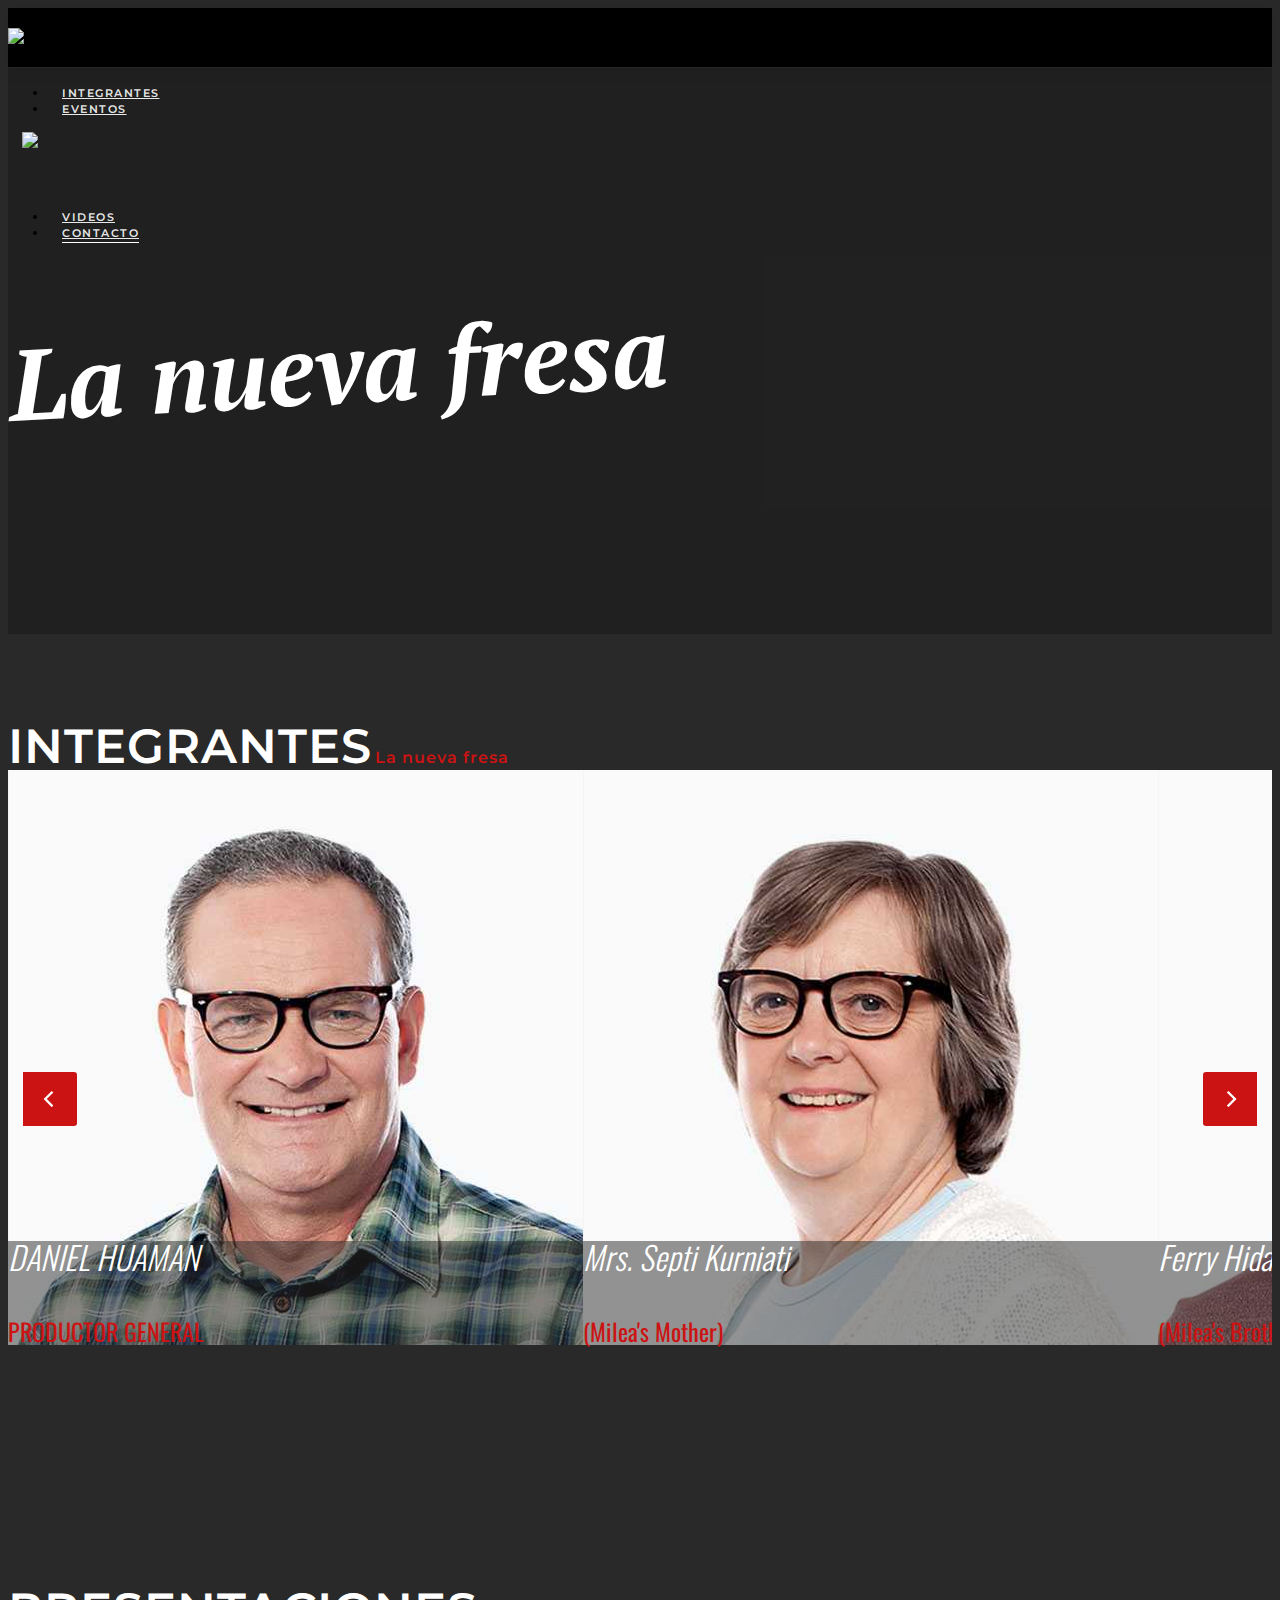
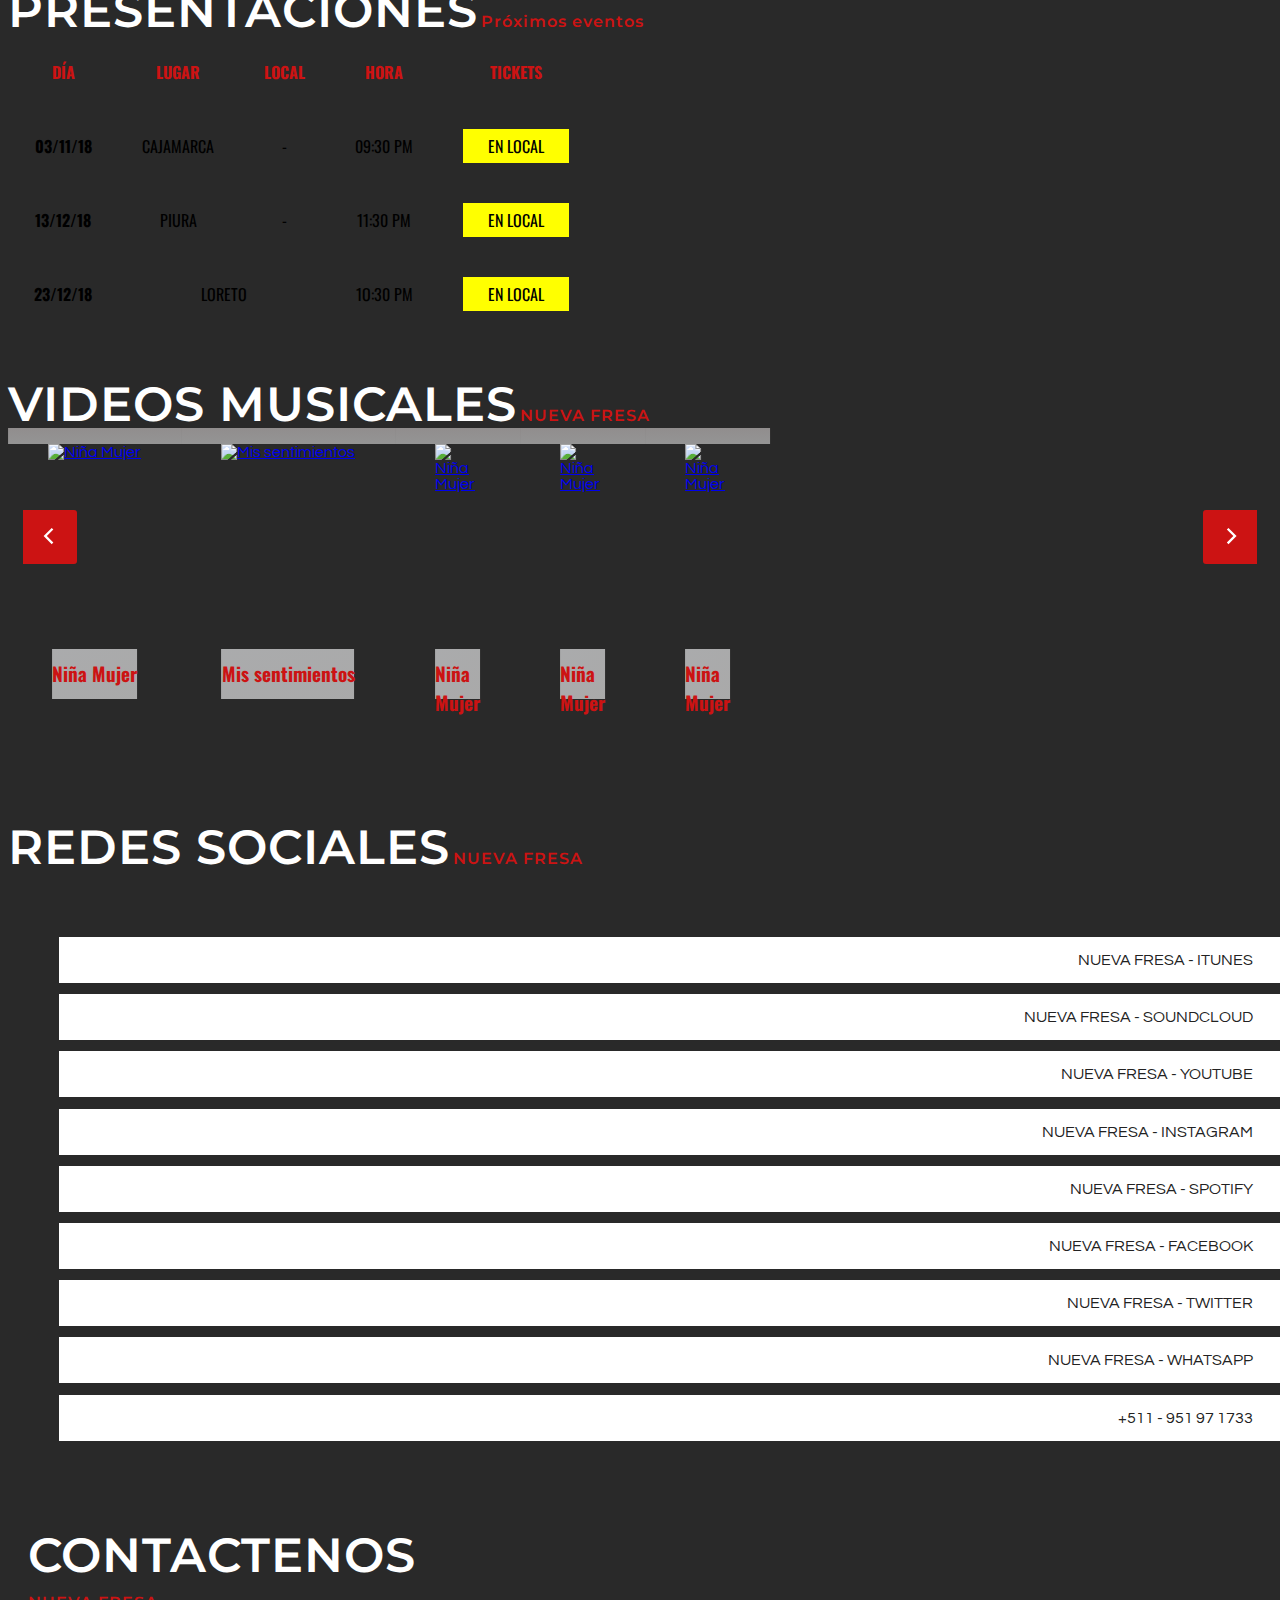
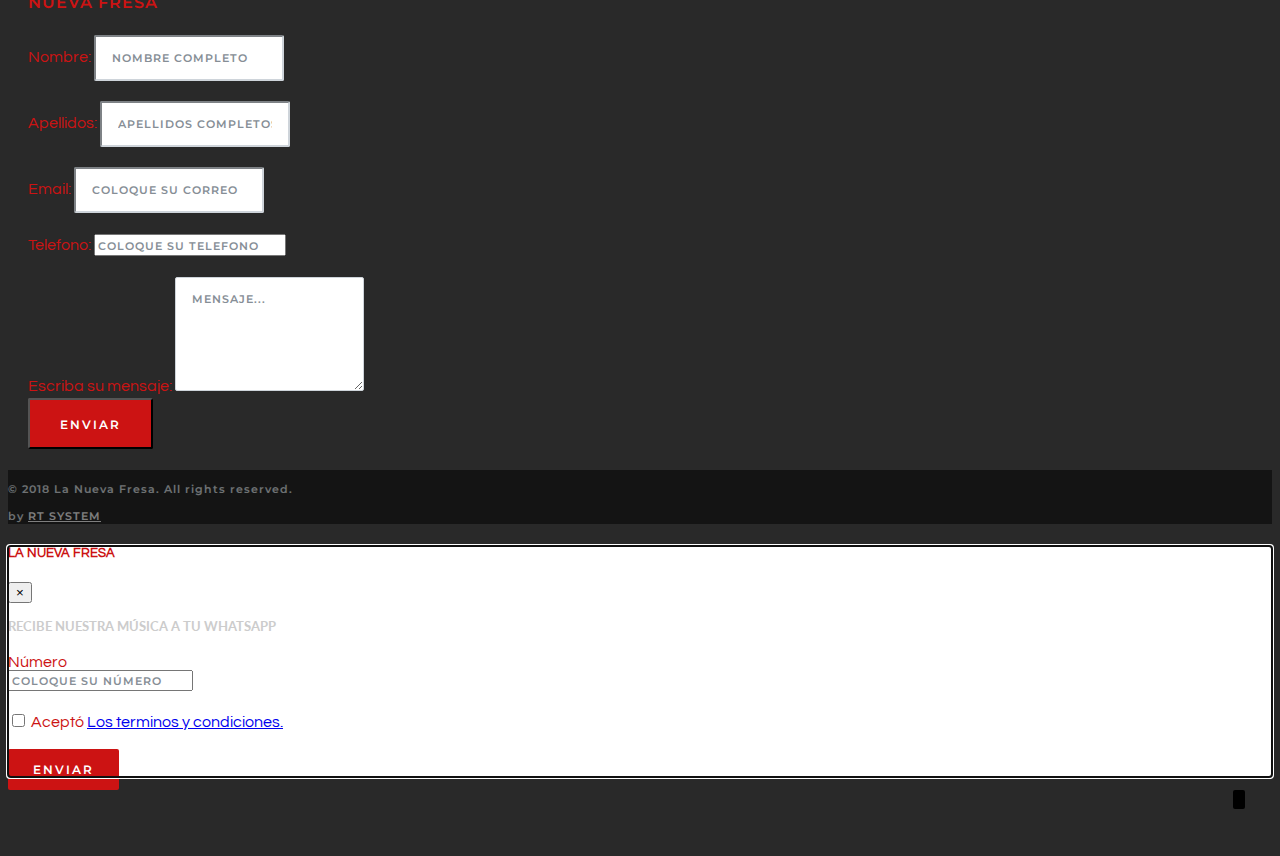
==== commit 77e19d7a: "implementacion del reproductor mp3, y terminacion del personalizado de la pagina" ====
--- a/index.html
+++ b/index.html
@@ -1,748 +1,490 @@
 <!DOCTYPE html>
-<html lang="en">
-    
-<!-- Mirrored from themes.lucky-roo.com/milea-v1.1/html/hero-bg-static.html by HTTrack Website Copier/3.x [XR&CO'2014], Thu, 11 Oct 2018 15:57:28 GMT -->
+<html lang="es">
 <head>
-        <title>Milea - Wedding Invitation Template</title>
-        <meta name="description" content=""/>
-        <meta name="keywords" content=""/>
+        <title>La nueva fresa</title>
         <meta charset="UTF-8">
         <meta name="viewport" content="width=device-width, initial-scale=1.0, shrink-to-fit=no">
         <meta http-equiv="X-UA-Compatible" content="IE=edge" />
         
         <!-- Bootstrap CSS -->
-        <link href="assets/css/bootstrap.min.css" rel="stylesheet" type="text/css">
+        <link href="assets/css/bootstrap.css" rel="stylesheet" type="text/css">
         
         <!-- Font Icons CSS -->
-        <link href="assets/css/flaticon.css" rel="stylesheet" type="text/css">
-        <link href="assets/css/fontawesome-all.min.css" rel="stylesheet" type="text/css">
+        <link href="assets/css/all.min.css" rel="stylesheet" type="text/css">
         
         <!-- Include all css plugins (below), or include individual files as needed -->
-        <link href="assets/css/flickity.min.css" rel="stylesheet" type="text/css">
-        <link href="assets/css/magnific-popup.css" rel="stylesheet" type="text/css">
-        
-        <!-- Theme CSS -->
+        <link href="assets/css/flickity.min.css" rel="stylesheet" type="text/css">    
+        <!-- Theme mis estilos-->
         <link href="assets/css/theme.min.css" rel="stylesheet" type="text/css">
         <link href="assets/css/styles.css" rel="stylesheet" type="text/css">
-        
+        <link href="assets/css/animate.css" rel="stylesheet" type="text/css">
+        <link href="assets/css/animations.css" rel="stylesheet" type="text/css">
+        <link href="assets/css/bigvideo.css" rel="stylesheet" type="text/css">
+        <link href="assets/css/YouTubePopUp.css" rel="stylesheet" type="text/css">
+        <link href="assets/css/jquery.mCustomScrollbar.css" rel="stylesheet" type="text/css">
+        <link rel="stylesheet" href="assets/css/jplayer.css" type="text/css">
         <!-- Color Scheme CSS -->
-        <link href="assets/css/theme_color_pink.css" rel="stylesheet" type="text/css">        
-        <link href="assets/css/switch_style.css" rel="stylesheet" type="text/css">
+        <link href="assets/css/theme_color_red.css" rel="stylesheet" type="text/css">        
+        <link rel="icon" type="img/png" href="assets/img/basic/icono-nuevafresa.ico">
+        <link href="assets/css/estilos.css" rel="stylesheet" type="text/css">
     </head>
     <body id="page-top">
-        
-        <!-- Style Switch Start -->
-        <link id="switch-style" href="#" rel="stylesheet" type="text/css">
-
-        <div class="switch-style">
-            <span class="overlay"></span>
-
-            <div class="switch-style-toggle text-center"><i class="fas fa-cog"></i></div>
-
-            <h4 class="font-alt text-medium text-uppercase">Color Schemes</h4>
-
-            <ul class="m-0 p-0">
-                <li class="list-inline-item m-0"><a href="#" class="color theme_color_pink rounded" id="theme_color_pink"></a></li>
-                <li class="list-inline-item m-0"><a href="#" class="color theme_color_blue rounded" id="theme_color_blue"></a></li>
-                <li class="list-inline-item m-0"><a href="#" class="color theme_color_pink2 rounded" id="theme_color_pink2"></a></li>
-                <li class="list-inline-item m-0"><a href="#" class="color theme_color_green rounded" id="theme_color_green"></a></li>
-            </ul>
-
-            <ul class="m-0 p-0">
-                <li class="list-inline-item m-0"><a href="#" class="color theme_color_orange rounded" id="theme_color_orange"></a></li>
-                <li class="list-inline-item m-0"><a href="#" class="color theme_color_green2 rounded" id="theme_color_green2"></a></li>
-                <li class="list-inline-item m-0"><a href="#" class="color theme_color_red rounded" id="theme_color_red"></a></li>
-                <li class="list-inline-item m-0"><a href="#" class="color theme_color_yellow rounded" id="theme_color_yellow"></a></li>
-            </ul>
-        </div>
-        <!-- //Style Switch End -->
-        
-        <!-- Header Start -->
-        <header class="header-light fixed-top">
+        <!-- =========================
+                Header Start
+        ============================== -->
+        <header class="header-dark fixed-top">
             <div class="container">
                 <div class="row">
                     <div class="col-12 navbar-header d-lg-none">
                         <a class="navbar-brand page-scroll" href="#page-top">
-                            <div class="align-items-center bg-base-color d-flex h-100 justify-content-center text-center">
-                                <span class="font-alt2 text-large text-white">Wedding Invitation</span>
-                            </div>
-                            <!-- //.align-items-center -->
+                            <div class="align-items-center d-flex h-100 justify-content-center text-center">
+                                <img src="assets/img/basic/nuevafresa_logo.png">
+                            </div>
                         </a>
                         
                         <button class="navbar-toggler" type="button" data-toggle="collapse" data-target="#navbar-header" aria-controls="navbar-header" aria-expanded="false" aria-label="Toggle navigation">
-                            <span class="navbar-toggler-icon"></span>
+                            <span class="icon-bars"><i class="fas fa-bars"></i></span>
                         </button>
                     </div>
-                    <!-- //.col-12 -->
+
                     
                     <div class="col-lg-12 navbar-wrapper">
                         <div id="navigation" class="navbar navbar-expand-lg">
                             <div class="navbar-collapse collapse" id="navbar-header">
                                 <ul class="navbar-nav d-lg-flex justify-content-lg-end pr-lg-4">
                                     <li class="nav-item">
-                                        <a class="nav-link page-scroll" href="#the-couple">The Couple</a>
+                                        <a class="nav-link page-scroll" href="#integrantes">INTEGRANTES</a>
                                     </li>
                                     <li class="nav-item">
-                                        <a class="nav-link page-scroll" href="#wedding-event">Events</a>
+                                        <a class="nav-link page-scroll" href="#eventos">EVENTOS</a>
+                                    </li>
+                                </ul>
+                                
+                                <ul class="navbar-nav navbar-nav-brand align-items-lg-center d-none d-lg-block">
+                                    <li class="nav-item align-items-center d-flex h-100 justify-content-center text-center w-100">
+                                        <img src="assets/img/basic/nuevafresa_logo.png">
+                                    </li>
+                                </ul>
+                                
+                                <ul class="navbar-nav d-lg-flex justify-content-lg-start pl-lg-4">
+                                    <li class="nav-item">
+                                        <a class="nav-link page-scroll" href="#videos">VIDEOS</a>
                                     </li>
                                     <li class="nav-item">
-                                        <a class="nav-link page-scroll" href="#love-story">Love Story</a>
+                                        <a class="nav-link page-scroll" href="#contacto">CONTACTO</a>
                                     </li>
                                 </ul>
-                                
-                                <ul class="navbar-nav navbar-nav-brand align-items-lg-center d-none d-lg-block">
-                                    <li class="nav-item align-items-center bg-base-color d-flex h-100 justify-content-center text-center w-100">
-                                        <span class="font-alt2 text-large text-white">Wedding Invitation</span>
-                                    </li>
-                                </ul>
-                                
-                                <ul class="navbar-nav d-lg-flex justify-content-lg-start pl-lg-4">
-                                    <li class="nav-item">
-                                        <a class="nav-link page-scroll" href="#photos">Photos</a>
-                                    </li>
-                                    <li class="nav-item">
-                                        <a class="nav-link page-scroll" href="#wedding-gifts">Wedding Gifts</a>
-                                    </li>
-                                    <li class="nav-item">
-                                        <a class="nav-link page-scroll" href="#rsvp">RSVP</a>
-                                    </li>
-                                </ul>
-                            </div>
-                            <!-- //.navbar-collapse -->
+                            </div>
                         </div>
-                        <!-- //.navbar -->
-                    </div>
-                    <!-- //.col-lg-12 -->
-                </div>
-                <!-- //.row -->
+                    </div>
+                </div>
+                <!-- =========================
+                            jplayer Start
+                ============================== -->
+                <p class="jplayer">
+                    <a href="assets/music/Corazoncito.mp3" title="" data-artist="La nueva fresa">Corazoncito</a><br />
+                    <a href="assets/music/Ninamujer.mp3" title="" data-artist="La nueva fresa" data-image="media/cover1.jpg"">Niña mujer</a><br />
+                    <a href="assets/music/Tengoquecolgar.mp3" title="" data-artist="La nueva fresa">Tengo que colgar</a><br />
+                </p>
+                <!-- =========================
+                            jplayer end
+                ============================== -->
             </div>
             <!-- //.container -->
         </header>
-        <!-- //Header Start -->
-        
-        
-        <!-- Section - Hero Start -->
-        <section id="hero-bg-static" class="hero bg-img-cover bg-overlay-black-4 h-100 p-0 w-100">
+        <!-- =========================
+                Header End
+        ============================== -->
+        
+        
+        <!-- =========================
+                Section Start
+         ============================== -->
+        <section class="portada hero bg-img-cover bg-overlay-black-2 h-100 p-0 w-100" class="parallax-window" data-parallax="scroll" data-image-src="assets/img/BG/Nuevafresa_banner1.jpg">
             <div class="container h-100">
                 <div class="row align-items-center h-100 justify-content-center no-gutters">
                     <div class="col-lg-12 text-center">
-                        <div class="hero-text">
-                            <h2 class="font-alt2 text-white title-extra-large-2 title-md-extra-large-5 title-xl-big">Dilan <span class="text-base-color">&</span> Milea</h2>
-                            <h3 class="font-alt letter-spacing-2 mt-3 text-medium text-uppercase text-white">We Are Getting Married Sep 13, 2020</h3>
+                        <div class="hero-text animatedParent go">
+                            <h2 class="font-alt2 text-white title-extra-large-2 title-md-extra-large-5 title-xl-big animated bounceInDown">La nueva<span class="text-base-color"> </span>fresa</h2>
                         </div>
-                        <!-- //.hero-text -->
-                    </div>
-                    <!-- //.col-lg-12 -->
-                </div>
-                <!-- //.row -->
+                    </div>
+                </div>
             </div>
             <!-- //.container --> 
         </section>
-        <!-- //Section - Hero End -->
-        
-        
-        <!-- Section - The Couple Start -->
-        <section id="the-couple" class="bg-white section-divider section-divider-y">
-            <div class="container">
-                <div class="row justify-content-center mb-5">
-                    <div class="col-lg-7 mb-md-5 text-center">
-                        <i class="flaticon flaticon-001-bride-1 icon-medium text-base-color"></i>
-                        <h3 class="font-alt letter-spacing-1 m-0 mt-1 text-uppercase title-small">The Happy Couple</h3>
-                        <span class="font-alt2 d-block mt-1 text-gray-700 text-large">A happy marriage is the union of two good forgivers.</span>
-                        <span class="bg-base-color d-block mt-3 mx-auto sep-line-thick-long"></span>
-                    </div>
-                    <!-- //.col-lg-7 -->
-                </div>
+        <!-- =========================
+                Section End
+        ============================== -->
+        
+        
+        <!-- =========================
+            Integrantes Start
+        ============================== -->
+        <section id="integrantes" class="integrantes section-divider section-divider-y">
+            <div class="container">   
                 <!-- //.row -->
-                
-                <div class="row justify-content-center">
-                    <div class="col-md-6 col-lg-3">
-                        <div class="align-items-center d-flex h-100">
-                            <div class="text-center text-md-left">
-                                <span class="d-block font-alt letter-spacing-1 text-extra-large text-uppercase">Jane Milea</span>
-                                <span class="d-block font-alt2 text-gray-700 text-medium">I kind of have a thing for Him</span>
-                                <span class="bg-base-color mt-3 mx-auto mx-md-0 sep-line-thick"></span>
-                                <p class="mb-0 mt-3 text-medium">I am just crazy about Dilan. He has a truly amazing heart. I am so incredibly blessed and excited to spend everyday for the rest of my life with my best friend.</p>
-                            </div>
-                            <!-- //.text-center -->
-                        </div>
-                        <!-- //.align-items-center -->
-                    </div>
-                    <!-- //.col-md-6 -->
-                    
-                    <div class="col-md-6 col-lg-3 mt-4 mt-md-0 order-md-first">
-                        <div class="bg-white border border-gray-200 box-shadow p-2 position-relative">
-                            <img src="assets/images/the-couple-1.jpg" alt="" class="img-fluid"/>
-                            
-                            <div class="bg-base-color bottom-0 box-shadow-shallow m-3 opacity-9-5 position-absolute px-3 py-2 right-0 rounded">
-                                <span class="font-alt2 text-small text-white">The Bride</span>
-                            </div>
-                            <!-- //.bg-base-color -->
-                        </div>
-                        <!-- //.bg-white -->
-                    </div>
-                    <!-- //.col-md-6 -->
-                    
-                    <div class="col-md-6 col-lg-3 mt-5 mt-lg-0 order-md-12">
-                        <div class="align-items-center d-flex h-100">
-                            <div class="text-center text-md-left">
-                                <span class="d-block font-alt letter-spacing-1 text-extra-large text-uppercase">John Dilan</span>
-                                <span class="d-block font-alt2 text-gray-700 text-medium">I kind of have a thing for Her</span>
-                                <span class="bg-base-color mt-3 mx-auto mx-md-0 sep-line-thick"></span>
-                                <p class="mb-0 mt-3 text-medium">Milea means so much to me and I can't believe she is actually going to marry me. I'm so excited to spend the rest of my life with her. Milea is perfect for me.</p>
-                            </div>
-                            <!-- //.text-center -->
-                        </div>
-                        <!-- //.align-items-center -->
-                    </div>
-                    <!-- //.col-md-6 -->
-                    
-                    <div class="col-md-6 col-lg-3 mt-4 mt-md-5 mt-lg-0 order-md-9">
-                        <div class="bg-white border border-gray-200 box-shadow p-2 position-relative">
-                            <img src="assets/images/the-couple-2.jpg" alt="" class="img-fluid"/>
-                            
-                            <div class="bg-base-color bottom-0 box-shadow-shallow m-3 opacity-9-5 position-absolute px-3 py-2 right-0 rounded">
-                                <span class="font-alt2 text-small text-white">The Groom</span>
-                            </div>
-                            <!-- //.bg-base-color -->
-                        </div>
-                        <!-- //.bg-white -->
-                    </div>
-                    <!-- //.col-md-6 -->
-                </div>
-                <!-- //.row -->
-            
-                <div class="row justify-content-center mt-5">
-                    <div class="col-sm-10 col-md-8 mt-5 pt-lg-3 text-center">
-                        <span class="d-block font-alt letter-spacing-1 text-extra-large text-uppercase">Just Remaining Days..</span>
-                        
-                        <!-- Countdown Timer -->
-                        <div id="clock" data-until-date="2020/09/13 11:00:00" class="row justify-content-center mt-4"></div>
-                        
-                        <img src="assets/img/title-divider.png" alt="" class="mt-4"/>
-                        
-                        <span class="d-block font-alt2 mt-1 text-gray-700 text-large">Until We Get Married!</span>
-                    </div>
-                    <!-- //.col-sm-10 -->
-                </div>
-                <!-- //.row -->
-            </div>
-            <!-- //.container -->
-        </section>
-        <!-- //Section - The Couple End -->
-        
-        
-        <!-- Section - Wedding Event Start -->
-        <section id="wedding-event" class="bg-img-cover bg-overlay-black-5 py-big">
-            <div class="container">
-                <div class="row justify-content-center mb-5">
-                    <div class="col-lg-7 mb-md-5 text-center">
-                        <h3 class="font-alt letter-spacing-1 m-0 text-white text-uppercase title-small">The Wedding Event</h3>
-                        <span class="d-block font-alt2 mt-1 text-gray-100 text-large">If you have only one smile in you give it to the people you love.</span>
-                        <span class="bg-base-color d-block mt-3 mx-auto sep-line-thick-long"></span>
-                    </div>
-                    <!-- //.col-lg-7 -->
-                </div>
-                <!-- //.row -->
-                
-                <div class="row justify-content-center">
-                    <div class="col-md-9 col-lg-6 col-xl-5">
-                        <div class="bg-white h-100 p-5 rounded">
-                            <div class="p-xl-2">
-                                <h3 class="font-alt letter-spacing-1 text-extra-large text-uppercase">The Ceremony</h3>
-                                <span class="bg-base-color d-block mt-3 sep-line-thick"></span>
-                                <p class="mt-3 text-medium">Lorem Ipsum is simply dummy text. The church where the wedding ceremony will take place on April 6th is St. Patrick's Church, where you'll find us most Sunday mornings.</p>
-                                
-                                <div class="d-flex flex-column">
-                                    <div class="align-items-center d-flex">
-                                        <i class="flaticon flaticon-014-date icon-small mr-4 text-base-color"></i>
-                                        <span class="text-gray-800 text-medium">
-                                            Sunday - September 13th, 2020<br>
-                                            09:00am - 10:00am
-                                        </span>
-                                    </div>
-                                    <!-- //.align-items-center -->
-
-                                    <div class="align-items-center d-flex">
-                                        <i class="flaticon flaticon-031-church icon-small mr-4 text-base-color"></i>
-                                        <span class="text-gray-800 text-medium">
-                                            St. Patrick's Catholic Church<br>
-                                            618 10th Street NW, Washington, DC
-                                        </span>
-                                    </div>
-                                    <!-- //.align-items-center -->
-                                </div>
-                                <!-- //.d-flex -->
-                                
-                                <div class="align-items-center d-flex mt-4">
-                                    <button type="button" data-toggle="modal" data-target="#modalWeddingEvent" class="btn btn-outline-black btn-small border-thick">How To Get There</button>
-                                    <a href="#rsvp" class="page-scroll btn btn-medium d-none d-sm-block text-base-color text-underline">RSVP Now</a>
-                                </div>
-                                <!-- //.align-items-center -->
-                            </div>
-                            <!-- //.p-xl-2 -->
-                        </div>
-                        <!-- //.bg-white -->
-                    </div>
-                    <!-- //.col-md-9 -->
-                    
-                    <div class="col-md-9 col-lg-6 col-xl-5 ml-xl-3 mt-5 mt-lg-0">
-                        <div class="bg-white h-100 p-5 rounded">
-                            <div class="p-xl-2">
-                                <h3 class="font-alt letter-spacing-1 text-extra-large text-uppercase">The Reception</h3>
-                                <span class="bg-base-color d-block mt-3 sep-line-thick"></span>
-                                <p class="mt-3 text-medium">We fell in love with the ballroom inside this historic hotel for its grandeur and timeless elegance. We can't wait to party the night away with you!</p>
-                                
-                                <div class="d-flex flex-column">
-                                    <div class="align-items-center d-flex">
-                                        <i class="flaticon flaticon-014-date icon-small mr-3 text-base-color"></i>
-                                        <span class="text-gray-800 text-medium">
-                                            Sunday - September 13th, 2020<br>
-                                            06:00pm - 10:00pm
-                                        </span>
-                                    </div>
-                                    <!-- //.align-items-center -->
-
-                                    <div class="align-items-center d-flex">
-                                        <i class="flaticon flaticon-015-location icon-small mr-3 text-base-color"></i>
-                                        <span class="text-gray-800 text-medium">
-                                            The Mayflower Hotel<br>
-                                            620 11th Street NW, Washington, DC
-                                        </span>
-                                    </div>
-                                    <!-- //.align-items-center -->
-                                </div>
-                                <!-- //.d-flex -->
-                                
-                                <div class="align-items-center d-flex mt-4">
-                                    <button type="button" data-toggle="modal" data-target="#modalWeddingEvent" class="btn btn-outline-black btn-small border-thick">How To Get There</button>
-                                    <a href="#rsvp" class="page-scroll btn btn-medium d-none d-sm-block text-base-color text-underline">RSVP Now</a>
-                                </div>
-                                <!-- //.align-items-center  -->
-                            </div>
-                            <!-- //.p-xl-2 -->
-                        </div>
-                        <!-- //.bg-white -->
-                    </div>
-                    <!-- //.col-md-9 -->
-                </div>
-                <!-- //.row -->
-            </div>
-            <!-- //.container -->
-        </section>
-        <!-- //Section - Wedding Event End -->
-        
-        
-        <!-- Modal - Wedding Event Start -->
-        <div class="modal fade" id="modalWeddingEvent" tabindex="-1" role="dialog" aria-labelledby="modalWeddingEvent" aria-hidden="true">
-            <div class="modal-dialog modal-dialog-centered modal-lg" role="document">
-                <div class="modal-content">
-                    <div class="modal-header">
-                        <div class="container-fluid">
-                            <div class="row">
-                                <div class="col-12 text-center">
-                                    <h3 class="modal-title font-alt letter-spacing-1 mt-1 text-large text-uppercase">How To Get To The Events</h3>
-                                </div>
-                                <!-- //.col-12 -->
-                            </div>
-                            <!-- //.row -->
-                        </div>
-                        <!-- //.container-fluid -->
-                        
-                        <button type="button" class="close" data-dismiss="modal" aria-label="Close">
-                            <span aria-hidden="true">&times;</span>
-                        </button>        
-                    </div>
-                    <!-- //.modal-header -->
-                    
-                    <div class="modal-body py-4">
-                        <div class="container-fluid">
-                            <div class="row">
-                                <div class="col-lg-6">
-                                    <div class="text-center">
-                                        <h4 class="font-alt2 mb-0 text-base-color title-small">The Ceremony</h4>
-                                        <span class="d-block text-medium">(St. Patrick's Church)</span>
-                                        <img src="assets/images/wedding-event-1.jpg" alt="" class="img-fluid mt-3 rounded"/>
-                                    </div>
-                                    <!-- //.text-center -->
-                                    
-                                    <div class="pr-lg-3">
-                                        <span class="d-block font-alt letter-spacing-1 mt-4 text-small text-uppercase">By Car</span>
-                                        <span class="bg-base-color d-block mt-1 sep-line"></span>
-                                        <p class="mt-2 text-medium">Lorem Ipsum is simply dummy text of the printing and typesetting industry. Lorem Ipsum has been the industry's standard dummy text ever since the 1500s.</p>
-                                    </div>
-                                    <!-- //.pr-lg-3 -->
-                                    
-                                    <div class="pr-lg-3">
-                                        <span class="d-block font-alt letter-spacing-1 mt-4 text-small text-uppercase">By Train</span>
-                                        <span class="bg-base-color d-block mt-1 sep-line"></span>
-                                        <p class="mt-2 text-medium">Lorem Ipsum is simply dummy text of the printing and typesetting industry. Lorem Ipsum has been the industry's standard dummy text ever since the 1500s.</p>
-                                    </div>
-                                    <!-- //.pr-lg-3 -->
-                                </div>
-                                <!-- //.col-lg-6 -->
-                                
-                                <div class="col-lg-6 mt-5 mt-lg-0">
-                                    <div class="text-center">
-                                        <h4 class="font-alt2 mb-0 text-base-color title-small">The Reception</h4>
-                                        <span class="d-block text-medium">(The Mayflower Hotel)</span>
-                                        <img src="assets/images/wedding-event-2.jpg" alt="" class="img-fluid mt-3 rounded"/>
-                                    </div>
-                                    <!-- //.text-center -->
-                                    
-                                    <div class="pr-lg-3">
-                                        <span class="d-block font-alt letter-spacing-1 mt-4 text-small text-uppercase">By Car</span>
-                                        <span class="bg-base-color d-block mt-1 sep-line"></span>
-                                        <p class="mt-2 text-medium">Lorem Ipsum is simply dummy text of the printing and typesetting industry. Lorem Ipsum has been the industry's standard dummy text ever since the 1500s.</p>
-                                    </div>
-                                    <!-- //.pr-lg-3 -->
-                                    
-                                    <div class="pr-lg-3">
-                                        <span class="d-block font-alt letter-spacing-1 mt-4 text-small text-uppercase">By Train</span>
-                                        <span class="bg-base-color d-block mt-1 sep-line"></span>
-                                        <p class="mt-2 text-medium">Lorem Ipsum is simply dummy text of the printing and typesetting industry. Lorem Ipsum has been the industry's standard dummy text ever since the 1500s.</p>
-                                    </div>
-                                    <!-- //.pr-lg-3 -->
-                                </div>
-                                <!-- //.col-lg-6 -->
-                            </div>
-                            <!-- //.row -->
-                        </div>
-                        <!-- //.container-fluid -->
-                    </div>
-                    <!-- //.modal-body -->
-                </div>
-                <!-- //.modal-content -->
-            </div>
-            <!-- //.modal-dialog -->
-        </div>
-        <!-- //Modal - Wedding Event End -->
-        
-        
-        <!-- Section - Love Story Start -->
-        <section id="love-story" class="bg-white section-divider section-divider-y">
-            <div class="container">
-                <div class="row justify-content-center mb-5">
-                    <div class="col-lg-7 mb-md-5 text-center">
-                        <i class="flaticon flaticon-050-balloons icon-medium text-base-color"></i>
-                        <h3 class="font-alt letter-spacing-1 m-0 mt-1 text-uppercase title-small">Our Love Story</h3>
-                        <span class="d-block font-alt2 mt-1 text-gray-700 text-large">There is only one happiness in this life, to love and be loved.</span>
-                        <span class="bg-base-color d-block mt-3 mx-auto sep-line-thick-long"></span>
-                    </div>
-                    <!-- //.col-lg-7 -->
-                </div>
-                <!-- //.row -->
-                
-                <div class="row justify-content-center">
-                    <div id="carousel-love-story" class="carousel-custom carousel-base-color col-12 page-dots-custom"  data-autoplay="false" data-prev-next-buttons="false" data-page-dots="true" data-draggable="false" data-wrap-around="false">
-                        <div class="carousel-cell align-items-center justify-content-center no-gutters row w-100">
-                            <div class="col-md-8 col-lg-5">
-                                <img src="assets/images/love-story-1.jpg" alt="" class="img-fluid"/>
-                            </div>
-                            <!-- //.col-md-8 -->
-                            
-                            <div class="col-lg-7 pl-lg-5 pt-5 pt-lg-0 text-center text-lg-left">
-                                <div class="pl-lg-3">
-                                    <span class="d-block font-alt2 title-small">First Meet Each Other</span>
-                                    <span class="bg-base-color mt-3 mx-auto mx-lg-0 sep-line-thick"></span>
-                                    <p class="mt-3 text-medium">Lorem Ipsum has been the industry's standard dummy text ever since the 1500s, when an unknown printer took a galley of type and scrambled it to make a type specimen book.</p>
-                                    <p class="text-medium">There are many variations of passages of Lorem Ipsum available, but the majority have suffered alteration in some form, by injected humour, or randomised words which don't look even slightly believable. If you are going to use a passage of Lorem Ipsum, you need to be sure there isn't anything embarrassing hidden in the middle of text.</p>
-                                </div>
-                                <!-- //.pl-lg-3 -->
-                            </div>
-                            <!-- //.col-lg-7 -->
-                        </div>
-                        <!-- //.carousel-cell -->
-                        
-                        <div class="carousel-cell align-items-center justify-content-center no-gutters row w-100">
-                            <div class="col-md-8 col-lg-5">
-                                <img src="assets/images/love-story-2.jpg" alt="" class="img-fluid"/>
-                            </div>
-                            <!-- //.col-md-8 -->
-                            
-                            <div class="col-lg-7 pl-lg-5 pt-5 pt-lg-0 text-center text-lg-left">
-                                <div class="pl-lg-3">
-                                    <span class="d-block font-alt2 title-small">When We Go Out Together</span>
-                                    <span class="bg-base-color mt-3 mx-auto mx-lg-0 sep-line-thick"></span>
-                                    <p class="mt-3 text-medium">Lorem Ipsum has been the industry's standard dummy text ever since the 1500s, when an unknown printer took a galley of type and scrambled it to make a type specimen book.</p>
-                                    <p class="text-medium">There are many variations of passages of Lorem Ipsum available, but the majority have suffered alteration in some form, by injected humour, or randomised words which don't look even slightly believable. If you are going to use a passage of Lorem Ipsum, you need to be sure there isn't anything embarrassing hidden in the middle of text.</p>
-                                </div>
-                                <!-- //.pl-lg-3 -->
-                            </div>
-                            <!-- //.col-lg-7 -->
-                        </div>
-                        <!-- //.carousel-cell -->
-                        
-                        <div class="carousel-cell align-items-center justify-content-center no-gutters row w-100">
-                            <div class="col-md-8 col-lg-5">
-                                <img src="assets/images/love-story-3.jpg" alt="" class="img-fluid"/>
-                            </div>
-                            <!-- //.col-md-8 -->
-                            
-                            <div class="col-lg-7 pl-lg-5 pt-5 pt-lg-0 text-center text-lg-left">
-                                <div class="pl-lg-3">
-                                    <span class="d-block font-alt2 title-small">Have a Lovely Time</span>
-                                    <span class="bg-base-color mt-3 mx-auto mx-lg-0 sep-line-thick"></span>
-                                    <p class="mt-3 text-medium">Lorem Ipsum has been the industry's standard dummy text ever since the 1500s, when an unknown printer took a galley of type and scrambled it to make a type specimen book.</p>
-                                    <p class="text-medium">There are many variations of passages of Lorem Ipsum available, but the majority have suffered alteration in some form, by injected humour, or randomised words which don't look even slightly believable. If you are going to use a passage of Lorem Ipsum, you need to be sure there isn't anything embarrassing hidden in the middle of text.</p>
-                                </div>
-                                <!-- //.pl-lg-3 -->
-                            </div>
-                            <!-- //.col-lg-7 -->
-                        </div>
-                        <!-- //.carousel-cell -->
-                        
-                        <div class="carousel-cell align-items-center justify-content-center no-gutters row w-100">
-                            <div class="col-md-8 col-lg-5">
-                                <img src="assets/images/love-story-4.jpg" alt="" class="img-fluid"/>
-                            </div>
-                            <!-- //.col-md-8 -->
-                            
-                            <div class="col-lg-7 pl-lg-5 pt-5 pt-lg-0 text-center text-lg-left">
-                                <div class="pl-lg-3">
-                                    <span class="d-block font-alt2 title-small">We Fall In Love Each Other</span>
-                                    <span class="bg-base-color mt-3 mx-auto mx-lg-0 sep-line-thick"></span>
-                                    <p class="mt-3 text-medium">Lorem Ipsum has been the industry's standard dummy text ever since the 1500s, when an unknown printer took a galley of type and scrambled it to make a type specimen book.</p>
-                                    <p class="text-medium">There are many variations of passages of Lorem Ipsum available, but the majority have suffered alteration in some form, by injected humour, or randomised words which don't look even slightly believable. If you are going to use a passage of Lorem Ipsum, you need to be sure there isn't anything embarrassing hidden in the middle of text.</p>
-                                </div>
-                                <!-- //.pl-lg-3 -->
-                            </div>
-                            <!-- //.col-lg-7 -->
-                        </div>
-                        <!-- //.carousel-cell -->
-                        
-                        <div class="carousel-cell align-items-center justify-content-center no-gutters row w-100">
-                            <div class="col-md-8 col-lg-5">
-                                <img src="assets/images/love-story-5.jpg" alt="" class="img-fluid"/>
-                            </div>
-                            <!-- //.col-md-8 -->
-                            
-                            <div class="col-lg-7 pl-lg-5 pt-5 pt-lg-0 text-center text-lg-left">
-                                <div class="pl-lg-3">
-                                    <span class="d-block font-alt2 title-small">We Decide To Live Together</span>
-                                    <span class="bg-base-color mt-3 mx-auto mx-lg-0 sep-line-thick"></span>
-                                    <p class="mt-3 text-medium">Lorem Ipsum has been the industry's standard dummy text ever since the 1500s, when an unknown printer took a galley of type and scrambled it to make a type specimen book.</p>
-                                    <p class="text-medium">There are many variations of passages of Lorem Ipsum available, but the majority have suffered alteration in some form, by injected humour, or randomised words which don't look even slightly believable. If you are going to use a passage of Lorem Ipsum, you need to be sure there isn't anything embarrassing hidden in the middle of text.</p>
-                                </div>
-                                <!-- //.pl-lg-3 -->
-                            </div>
-                            <!-- //.col-lg-7 -->
-                        </div>
-                        <!-- //.carousel-cell -->
-                    </div>
-                    <!-- //.carousel-custom -->
-                </div>
-                <!-- //.row -->
-            </div>
-            <!-- //.container -->
-        </section>
-        <!-- //Section - Love Story End -->
-        
-        
-        <!-- Section - Proposed Start -->
-        <section id="proposed" class="bg-img-cover bg-overlay-black-5 py-big">
-            <div class="container">
-                <div class="row justify-content-center justify-content-lg-start no-gutters">
-                    <div class="col-md-9 col-lg-6 col-xl-5 bg-white p-5 rounded">
-                        <div class="p-xl-2">
-                            <h3 class="font-alt letter-spacing-1 text-uppercase title-small">How He Proposed</h3>
-                            <span class="bg-base-color d-block mt-3 sep-line-thick-long"></span>
-                            <p class="mt-3 text-medium">He proposed on a Scrabble board. It's a game we've always loved. He glued the letters on, spelling "MILEA WILL YOU MARRY ME", and then asked if I wanted to play the game after dinner. He had me set up the game, and of course when I opened the board, I saw the letters spelling out the proposal!</p>
-                            <p class="text-medium">I was so awestruck, confused and surprised at the same time as he stood there ring in hand. I framed the board and have it hanging in our home.</p>
-                            <p class="font-alt2 mb-0 text-large">"Yes! Yes of course! Yes!"</p>
-                        </div>
-                        <!-- //.p-xl-2 -->
-                    </div>
-                    <!-- //.col-md-9 -->
-                </div>
-                <!-- //.row -->
-            </div>
-            <!-- //.container -->
-        </section>
-        <!-- //Section - Proposed End -->
-        
-        
-        <!-- Section - Family Start -->
-        <section id="family" class="bg-white section-divider section-divider-y">
-            <div class="container">
-                <div class="row justify-content-center mb-5">
-                    <div class="col-lg-7 mb-md-5 text-center">
-                        <i class="flaticon flaticon-006-hand icon-medium text-base-color"></i>
-                        <h3 class="font-alt letter-spacing-1 m-0 mt-1 text-uppercase title-small">Lovable Family</h3>
-                        <span class="d-block font-alt2 mt-1 text-gray-700 text-large">The most important thing in the world is family and love.</span>
-                        <span class="bg-base-color d-block mt-3 mx-auto sep-line-thick-long"></span>
-                    </div>
-                    <!-- //.col-lg-7 -->
-                </div>
-                <!-- //.row -->
-                
                 <div class="row">
                     <div class="col-12 text-center">
                         <div class="tab-content" id="tab-family-content">
                             <div class="tab-pane fade active show" id="family-1" role="tabpanel" aria-labelledby="tab-family-1">
                                 <div class="row">
-                                    <div class="col-12 text-center">
-                                        <img src="assets/img/title-divider.png" alt="">
-                                        <span class="d-block font-alt letter-spacing-1 mt-2 text-medium text-uppercase">The Bride's Side</span>
-                                        <span class="bg-base-color d-block mt-2 mx-auto sep-line"></span>
+                                    <div class="col-12 text-left animatedParent">
+                                        <span class="d-block text-white integrantes-titulo font-alt letter-spacing-1 mt-2 text-medium animated fadeInDownShort go">INTEGRANTES</span>
+                                        <span class="d-block integrantes-subtitulo  font-alt letter-spacing-1 mt-2 text-medium animated fadeInLeftShort go">La nueva fresa</span>
+                                    </div>
+                                </div>
+                                <!-- //.row -->      
+                                <div class="row mt-5">
+                                    <div id="carousel-family-1" class="carousel-custom carousel-base-color carousel-in-tab w-100 animatedParent"
+                                        data-autoplay="false" data-prev-next-buttons="true" data-page-dots="false"
+                                        data-draggable="false" data-wrap-around="true">
+                                        <div class="carousel-cell col-sm-6 col-md-4 col-lg-3 integrantes-content animated fadeInDownShort go">
+                                            <img src="assets/images/family-avatar-1.jpg" alt="" class="img-fluid" />
+        
+                                            <div class="mt-3 text-center animated integrantes-info">
+                                                <h4 class="font-alt2 m-0 text-white text-large">DANIEL HUAMAN</h4>
+                                                <span class="d-block mt-1 text-red text-medium">PRODUCTOR GENERAL</span>
+                                            </div>
+                                            <div class="mt-3 text-center integrantes-info__hover animated slideInUp">
+                                                <h4 class="font-alt2 m-0 text-white text-large">DANIEL HUAMAN</h4>
+                                            </div>
+                                            <!-- //.mt-3 -->
+                                        </div>
+                                        <!-- //.carousel-cell -->
+        
+                                        <div class="carousel-cell col-sm-6 col-md-4 col-lg-3 integrantes-content animated fadeInDownShort go">
+                                            <img src="assets/images/family-avatar-2.jpg" alt="" class="img-fluid" />
+        
+                                            <div class="mt-3 text-center animated integrantes-info">
+                                                <h4 class="font-alt2 m-0 text-white text-large">Mrs. Septi Kurniati</h4>
+                                                <span class="d-block mt-1 text-red text-medium">(Milea's Mother)</span>
+                                            </div>
+                                            <div class="mt-3 text-center integrantes-info__hover animated slideInUp">
+                                                <h4 class="font-alt2 m-0 text-white text-large">Mr. Prayit Hadiyono</h4>
+                                            </div>
+                                            <!-- //.mt-3 -->
+                                        </div>
+                                        <!-- //.carousel-cell -->
+        
+                                        <div class="carousel-cell col-sm-6 col-md-4 col-lg-3 integrantes-content animated fadeInDownShort go">
+                                            <img src="assets/images/family-avatar-3.jpg" alt="" class="img-fluid" />
+        
+                                            <div class="mt-3 text-center animated integrantes-info">
+                                                <h4 class="font-alt2 m-0 text-white text-large">Ferry Hidayat</h4>
+                                                <span class="d-block mt-1 text-red text-medium">(Milea's Brother)</span>
+                                            </div>
+                                            <div class="mt-3 text-center integrantes-info__hover animated slideInUp">
+                                                <h4 class="font-alt2 m-0 text-white text-large">Mr. Prayit Hadiyono</h4>
+                                            </div>
+                                            <!-- //.mt-3 -->
+                                        </div>
+                                        <!-- //.carousel-cell -->
+        
+                                        <div class="carousel-cell col-sm-6 col-md-4 col-lg-3 integrantes-content animated fadeInDownShort go">
+                                            <img src="assets/images/family-avatar-4.jpg" alt="" class="img-fluid" />
+        
+                                            <div class="mt-3 text-center animated integrantes-info">
+                                                <h4 class="font-alt2 m-0 text-white text-large">Nugrahanti Putri</h4>
+                                                <span class="d-block mt-1 text-red text-medium">(Milea's Sister)</span>
+                                            </div>
+                                            <div class="mt-3 text-center integrantes-info__hover animated slideInUp">
+                                                <h4 class="font-alt2 m-0 text-white text-large">Mr. Prayit Hadiyono</h4>
+                                            </div>
+                                            <!-- //.mt-3 -->
+                                        </div>
+                                        <!-- //.carousel-cell -->
+        
+                                        <div class="carousel-cell col-sm-6 col-md-4 col-lg-3 integrantes-content animated fadeInDownShort go">
+                                            <img src="assets/images/family-avatar-5.jpg" alt="" class="img-fluid" />
+        
+                                            <div class="mt-3 text-center animated integrantes-info">
+                                                <h4 class="font-alt2 text-white m-0 text-large">Yudi Suprobo</h4>
+                                                <span class="d-block mt-1 text-red text-medium">(Milea's Brother)</span>
+                                            </div>
+                                            <div class="mt-3 text-center integrantes-info__hover animated slideInUp">
+                                                <h4 class="font-alt2 m-0 text-white text-large">Mr. Prayit Hadiyono</h4>
+                                            </div>
+                                            <!-- //.mt-3 -->
+                                        </div>
+                                        <!-- //.carousel-cell -->
+                                    </div>
+                                    <!-- //.carousel-custom -->
+                                </div>
+                            </div>
+                        </div>
+                    </div>
+                </div>
+                <!-- //.row -->
+            </div>
+            <!-- //.container -->
+        </section>
+        <!-- =========================
+                Integrantes End
+        ============================== -->
+        
+        
+        <!-- =========================
+             Presentaciones Start
+        ============================== -->
+        <section id="eventos" class="py-big section-divider section-divider-y">
+            <div class="container">
+                <div class="col-12 text-left presentaciones animatedParent">
+                    <span class="d-block text-white integrantes-titulo font-alt letter-spacing-1 mt-2 text-medium animated fadeInDownShort go">PRESENTACIONES</span>
+                    <span class="d-block integrantes-subtitulo  font-alt letter-spacing-1 mt-2 text-medium animated fadeInLeftShort go"> Próximos eventos</span>
+                </div>
+                <div class="row justify-content-center mb-5 table-responsive-md">
+                    <table class="table table-hover animatedParent table-dark">
+                        <thead>
+                            <tr class="animated fadeInDownShort delay-500">
+                                <th scope="col">DÍA</th>
+                                <th scope="col">LUGAR</th>
+                                <th scope="col">LOCAL</th>
+                                <th scope="col">HORA</th>
+                                <th scope="col">TICKETS</th>
+                            </tr>
+                        </thead>
+                        <tbody>
+                            <tr class="animated fadeInDownShort delay-500">
+                                <th scope="row">03/11/18</th>
+                                <td>CAJAMARCA</td>
+                                <td>-</td>
+                                <td>09:30 PM</td>
+                                <td><a type="button" class="presentaciones-button">EN LOCAL</a></td>
+                            </tr>
+                            <tr class="animated fadeInDownShort delay-500">
+                                <th scope="row">13/12/18</th>
+                                <td>PIURA</td>
+                                <td>-</td>
+                                <td>11:30 PM</td>
+                                <td><a type="button" class="presentaciones-button">EN LOCAL</a></td>
+                            </tr>
+                            <tr class="animated fadeInDownShort delay-500">
+                                <th scope="row">23/12/18</th>
+                                <td colspan="2">LORETO</td>
+                                <td>1O:30 PM</td>
+                                <td><a type="button" class="presentaciones-button">EN LOCAL</a></td>
+                            </tr>
+    
+                        </tbody>
+                    </table>
+                </div>
+            </div>
+            <!-- //.container -->
+        </section>
+        <!-- =========================
+                Presentaciones End
+        ============================== -->
+
+        <!-- =========================
+                Musicales Start
+        ============================== -->
+        <section id="videos" class="musicales section-divider section-divider-y bg-img-cover"class="parallax-window" data-parallax="scroll" data-image-src="assets/img/BG/fondo-40.jpg">
+            <div class="container">
+                <!-- //.row -->
+                <div class="row">
+                    <div class="col-12 text-center">
+                        <div class="tab-content" id="">
+                            <div class="tab-pane fade active show" id="" role="tabpanel" aria-labelledby="">
+                                <div class="row">
+                                    <div class="col-12 text-left animatedParent">
+                                        <span class="d-block text-white integrantes-titulo font-alt letter-spacing-1 mt-2 text-medium animated fadeInDownShort go">VIDEOS MUSICALES</span>
+                                        <span class="d-block integrantes-subtitulo  font-alt letter-spacing-1 mt-2 text-medium animated fadeInLeftShort go">NUEVA FRESA</span>
                                     </div>
                                     <!-- //.col-12 -->
                                 </div>
                                 <!-- //.row -->
-                                
                                 <div class="row mt-5">
-                                    <div id="carousel-family-1" class="carousel-custom carousel-base-color carousel-in-tab w-100" data-autoplay="false" data-prev-next-buttons="true" data-page-dots="false" data-draggable="false" data-wrap-around="true">
+                                    <div id="carousel-bridesmaid" class="carousel-custom carousel-base-color w-100" data-autoplay="false"
+                                        data-prev-next-buttons="true" data-page-dots="false" data-draggable="false" data-wrap-around="true">
                                         <div class="carousel-cell col-sm-6 col-md-4 col-lg-3">
-                                            <img src="assets/images/family-avatar-1.jpg" alt="" class="img-fluid"/>
+                                            <div class="animatedParent musicales-content">
+                                                <figure class="animated fadeInUpShort go">
+                                                    <a class="bla-1" href="https://www.youtube.com/watch?v=iBB6c1zfApg" data-toggle="modal" data-target="#gal_pop">
+                                                        <img src="assets/img/gallery/niña-mujer.jpg" style="width:100%;height:205px; display:block;" alt="Niña Mujer" />
+                                                    </a>
+                                                    <div class="figure-musical"></div>
+                                                    <figcaption>
+                                                        <h6>Niña Mujer</h6><br>
+                                                        <div class="g-ytsubscribe" data-channelid="UCc_tdYXDCmrvJa_Rv_RvqyxWw" data-layout="full" data-count="default"
+                                                            data-onytevent="onYtEvent"></div>
+                                                    </figcaption>
+                                                </figure>
+                                            </div>
+                                            <!-- //.mt-3 -->
+                                        </div>
+                                        <!-- //.carousel-cell -->
+                                
+                                        <div class="carousel-cell col-sm-6 col-md-4 col-lg-3">
+                                        <div class="animatedParent musicales-content">
+                                            <figure class="animated fadeInUpShort go">
+                                                <a class="bla-1" href="https://www.youtube.com/watch?v=X8Sg8_SaYSE" data-toggle="modal">
+                                                    <img src="assets/img/gallery/niña-mujer.jpg" style="width:100%;height:205px; display:block;" alt="Mis sentimientos" />
+                                                </a>
+                                                <figcaption>
+                                                    <h6>Mis sentimientos</h6><br>
+                                        
+                                                    <!-- <script src="../apis.google.com/js/platform.js"></script> -->
+                                        
+                                                    <script type="js">
+                                                        function onYtEvent(payload) {
+                                                            if (payload.eventType == 'subscribe') {
+                                                                // Add code to handle subscribe event.
+                                                            } else if (payload.eventType == 'unsubscribe') {
+                                                                // Add code to handle unsubscribe event.
+                                                            }
+                                                            if (window.console) { // for debugging only
+                                                                window.console.log('YT event: ', payload);
+                                                            }
+                                                        }
+                                                    </script>
+                                        
+                                                    <div class="g-ytsubscribe" data-channelid="UCc__tdYXDCmrvJa_Rv_RvqyxWw" data-layout="full" data-count="default"
+                                                        data-onytevent="onYtEvent"></div>
+                                        
+                                                </figcaption>
+                                            </figure>
+                                        </div>
+                                        </div>
+                                        <!-- //.carousel-cell -->
+                                
+                                        <div class="carousel-cell col-sm-6 col-md-4 col-lg-3">
+                                            <div class="animatedParent musicales-content">
+                                                <figure class="animated fadeInUpShort go">
+                                                    <a class="bla-1" href="https://www.youtube.com/watch?v=iBB6c1zfApg" data-toggle="modal" data-target="#gal_pop">
+                                                        <img src="assets/img/gallery/niña-mujer.jpg" style="width:100%;height:205px; display:block;" alt="Niña Mujer" />
+                                                    </a>
+                                                    <figcaption>
+                                                        <h6>Niña Mujer</h6><br>
+                                                        <div class="g-ytsubscribe" data-channelid="UCc_tdYXDCmrvJa_Rv_RvqyxWw" data-layout="full" data-count="default"
+                                                            data-onytevent="onYtEvent"></div>
+                                                    </figcaption>
+                                                </figure>
+                                            </div>
+                                        </div>
+                                        <!-- //.carousel-cell -->
+                                
+                                        <div class="carousel-cell col-sm-6 col-md-4 col-lg-3">
+                                            <div class="animatedParent musicales-content">
+                                                <figure class="animated fadeInUpShort go">
+                                                    <a class="bla-1" href="https://www.youtube.com/watch?v=iBB6c1zfApg" data-toggle="modal" data-target="#gal_pop">
+                                                        <img src="assets/img/gallery/niña-mujer.jpg" style="width:100%;height:205px; display:block;" alt="Niña Mujer" />
+                                                    </a>
+                                                    <div class="figure-musical"></div>
+                                                    <figcaption>
+                                                        <h6>Niña Mujer</h6><br>
+                                                        <div class="g-ytsubscribe" data-channelid="UCc_tdYXDCmrvJa_Rv_RvqyxWw" data-layout="full" data-count="default"
+                                                            data-onytevent="onYtEvent"></div>
+                                                    </figcaption>
+                                                </figure>
+                                            </div>
+                                        </div>
+                                        <!-- //.carousel-cell -->
+                                
+                                        <div class="carousel-cell col-sm-6 col-md-4 col-lg-3">
+                                            <div class="animatedParent musicales-content">
+                                                <figure class="animated fadeInUpShort go">
+                                                    <a class="bla-1" href="https://www.youtube.com/watch?v=iBB6c1zfApg" data-toggle="modal" data-target="#gal_pop">
+                                                        <img src="assets/img/gallery/niña-mujer.jpg" style="width:100%;height:205px; display:block;" alt="Niña Mujer" />
+                                                    </a>
+                                                    <div class="figure-musical"></div>
+                                                    <figcaption>
+                                                        <h6>Niña Mujer 2</h6><br>
+                                                        <div class="g-ytsubscribe" data-channelid="UCc_tdYXDCmrvJa_Rv_RvqyxWw" data-layout="full" data-count="default"
+                                                            data-onytevent="onYtEvent"></div>
+                                                    </figcaption>
+                                                </figure>
+                                            </div>
+                                            <!-- //.mt-3 -->
+                                        </div>
+                                        <!-- //.carousel-cell -->
+                                    </div>
+                                </div>
+                            </div>
+                        </div>
+                    </div>
+                </div>
+                <!-- //.row -->
+            </div>
+            <!-- //.container -->
+        </section>
+         <!-- =========================
+                 Musicales End
+         ============================== -->
 
-                                            <div class="mt-3 text-center">
-                                                <h4 class="font-alt2 m-0 text-large">Mr. Prayit Hadiyono</h4>
-                                                <span class="d-block mt-1 text-gray-700 text-medium">(Milea's Father)</span>
-                                            </div>
-                                            <!-- //.mt-3 -->
-                                        </div>
-                                        <!-- //.carousel-cell -->
-                                        
-                                        <div class="carousel-cell col-sm-6 col-md-4 col-lg-3">
-                                            <img src="assets/images/family-avatar-2.jpg" alt="" class="img-fluid"/>
 
-                                            <div class="mt-3 text-center">
-                                                <h4 class="font-alt2 m-0 text-large">Mrs. Septi Kurniati</h4>
-                                                <span class="d-block mt-1 text-gray-700 text-medium">(Milea's Mother)</span>
-                                            </div>
-                                            <!-- //.mt-3 -->
-                                        </div>
-                                        <!-- //.carousel-cell -->
-                                        
-                                        <div class="carousel-cell col-sm-6 col-md-4 col-lg-3">
-                                            <img src="assets/images/family-avatar-3.jpg" alt="" class="img-fluid"/>
-
-                                            <div class="mt-3 text-center">
-                                                <h4 class="font-alt2 m-0 text-large">Ferry Hidayat</h4>
-                                                <span class="d-block mt-1 text-gray-700 text-medium">(Milea's Brother)</span>
-                                            </div>
-                                            <!-- //.mt-3 -->
-                                        </div>
-                                        <!-- //.carousel-cell -->
-                                        
-                                        <div class="carousel-cell col-sm-6 col-md-4 col-lg-3">
-                                            <img src="assets/images/family-avatar-4.jpg" alt="" class="img-fluid"/>
-
-                                            <div class="mt-3 text-center">
-                                                <h4 class="font-alt2 m-0 text-large">Nugrahanti Putri</h4>
-                                                <span class="d-block mt-1 text-gray-700 text-medium">(Milea's Sister)</span>
-                                            </div>
-                                            <!-- //.mt-3 -->
-                                        </div>
-                                        <!-- //.carousel-cell -->
-                                        
-                                        <div class="carousel-cell col-sm-6 col-md-4 col-lg-3">
-                                            <img src="assets/images/family-avatar-5.jpg" alt="" class="img-fluid"/>
-
-                                            <div class="mt-3 text-center">
-                                                <h4 class="font-alt2 m-0 text-large">Yudi Suprobo</h4>
-                                                <span class="d-block mt-1 text-gray-700 text-medium">(Milea's Brother)</span>
-                                            </div>
-                                            <!-- //.mt-3 -->
-                                        </div>
-                                        <!-- //.carousel-cell -->
-                                    </div>
-                                    <!-- //.carousel-custom -->
-                                </div>
-                                <!-- //.row -->
-                            </div>
-                            <!-- //.tab-pane -->
-                            
-                            <div class="tab-pane fade" id="family-2" role="tabpanel" aria-labelledby="tab-family-2">
+        <!-- =========================
+            Redes sociales Start
+        ============================== -->
+        <section id="redes" class=" section-divider section-divider-y">
+            <div class="container">
+                <!-- //.row -->
+                <div class="row">
+                    <div class="col-12 text-center">
+                        <div class="tab-content" id="">
+                            <div class="tab-pane fade active show" id="" role="tabpanel" aria-labelledby="">
+                                <div class="row">
+                                    <div class="col-12 text-left animatedParent">
+                                        <span class="d-block text-white integrantes-titulo font-alt letter-spacing-1 mt-2 text-medium animated fadeInDownShort go">REDES SOCIALES</span>
+                                        <span class="d-block integrantes-subtitulo  font-alt letter-spacing-1 mt-2 text-medium animated fadeInLeftShort go">NUEVA
+                                            FRESA</span>
+                                    </div>
+                                    <!-- //.col-12 -->
+                                </div>
                                 <div class="row">
                                     <div class="col-12 text-center">
-                                        <img src="assets/img/title-divider.png" alt="">
-                                        <span class="d-block font-alt letter-spacing-1 mt-2 text-medium text-uppercase">The Grooms's Side</span>
-                                        <span class="bg-base-color d-block mt-2 mx-auto sep-line"></span>
-                                    </div>
-                                    <!-- //.col-12 -->
-                                </div>
-                                <!-- //.row -->
-                                
-                                <div class="row mt-5">
-                                    <div id="carousel-family-2" class="carousel-custom carousel-base-color carousel-in-tab w-100" data-autoplay="false" data-prev-next-buttons="true" data-page-dots="false" data-draggable="false" data-wrap-around="true">
-                                        <div class="carousel-cell col-sm-6 col-md-4 col-lg-3">
-                                            <img src="assets/images/family-avatar-6.jpg" alt="" class="img-fluid"/>
-
-                                            <div class="mt-3 text-center">
-                                                <h4 class="font-alt2 m-0 text-large">Mr. Bambang Ismoyo</h4>
-                                                <span class="d-block mt-1 text-gray-700 text-medium">(Dilan's Father)</span>
-                                            </div>
-                                            <!-- //.mt-3 -->
-                                        </div>
-                                        <!-- //.carousel-cell -->
-                                        
-                                        <div class="carousel-cell col-sm-6 col-md-4 col-lg-3">
-                                            <img src="assets/images/family-avatar-7.jpg" alt="" class="img-fluid"/>
-
-                                            <div class="mt-3 text-center">
-                                                <h4 class="font-alt2 m-0 text-large">Mrs. Fadilah Addini</h4>
-                                                <span class="d-block mt-1 text-gray-700 text-medium">(Dilan's Mother)</span>
-                                            </div>
-                                            <!-- //.mt-3 -->
-                                        </div>
-                                        <!-- //.carousel-cell -->
-                                        
-                                        <div class="carousel-cell col-sm-6 col-md-4 col-lg-3">
-                                            <img src="assets/images/family-avatar-8.jpg" alt="" class="img-fluid"/>
-
-                                            <div class="mt-3 text-center">
-                                                <h4 class="font-alt2 m-0 text-large">Pandu Herlambang</h4>
-                                                <span class="d-block mt-1 text-gray-700 text-medium">(Dilan's Brother)</span>
-                                            </div>
-                                            <!-- //.mt-3 -->
-                                        </div>
-                                        <!-- //.carousel-cell -->
-                                        
-                                        <div class="carousel-cell col-sm-6 col-md-4 col-lg-3">
-                                            <img src="assets/images/family-avatar-9.jpg" alt="" class="img-fluid"/>
-
-                                            <div class="mt-3 text-center">
-                                                <h4 class="font-alt2 m-0 text-large">Sari Nurulita</h4>
-                                                <span class="d-block mt-1 text-gray-700 text-medium">(Dilan's Sister)</span>
-                                            </div>
-                                            <!-- //.mt-3 -->
-                                        </div>
-                                        <!-- //.carousel-cell -->
-                                        
-                                        <div class="carousel-cell col-sm-6 col-md-4 col-lg-3">
-                                            <img src="assets/images/family-avatar-10.jpg" alt="" class="img-fluid"/>
-
-                                            <div class="mt-3 text-center">
-                                                <h4 class="font-alt2 m-0 text-large">Indah Puspa Dewi</h4>
-                                                <span class="d-block mt-1 text-gray-700 text-medium">(Dilan's Sister)</span>
-                                            </div>
-                                            <!-- //.mt-3 -->
-                                        </div>
-                                        <!-- //.carousel-cell -->
-                                    </div>
-                                    <!-- //.carousel-custom -->
-                                </div>
-                                <!-- //.row -->
-                            </div>
-                            <!-- //.tab-pane -->
+                                        <div id="tab1" class="tab-content active" style="padding-top:50px !important; padding-bottom:50px !important;">
+                                            <ul class="channels_list row animatedParent " data-sequence="400">
+                                                <li class="col-xs-12 col-sm-6 col-lg-4 animated fadeInLeftShort go" data-id="1">
+                                                    <a href="#" class="link-icons" target="_blank">
+                                                        <i class="fas fa-music icon-redes"></i>NUEVA FRESA - ITUNES
+                                                    </a>
+                                                </li>
+                                                <li class="col-xs-12 col-sm-6 col-lg-4 animated fadeInLeftShort go" data-id="2">
+                                                    <a href="#" class="link-icons" target="_blank">
+                                                        <i class="fab fa-soundcloud icon-redes"></i>NUEVA FRESA - SOUNDCLOUD
+                                                    </a>
+                                                </li>
+                                                <li class="col-xs-12 col-sm-6 col-lg-4 animated fadeInLeftShort go" data-id="3">
+                                                    <a href="https://www.youtube.com/channel/UCc__tdYXDCmrvJa_RvqyxWw" class="link-icons" target="_blank">
+                                                        <i class="fab fa-youtube icon-redes"></i>NUEVA FRESA - YOUTUBE
+                                                    </a>
+                                                </li>
+                                                <li class="col-xs-12 col-sm-6 col-lg-4 animated fadeInLeftShort go" data-id="4">
+                                                    <a href="#" class="link-icons" target="_blank">
+                                                        <i class="fab fa-instagram icon-redes"></i>NUEVA FRESA - INSTAGRAM
+                                                    </a>
+                                                </li>
+                                                <li class="col-xs-12 col-sm-6 col-lg-4 animated fadeInLeftShort go" data-id="5">
+                                                    <a href="#" class="link-icons" target="_blank">
+                                                        <i class="fab fa-spotify icon-redes"></i>NUEVA FRESA - SPOTIFY
+                                                    </a>
+                                                </li>
+                                                <li class="col-xs-12 col-sm-6 col-lg-4 animated fadeInLeftShort go" data-id="6">
+                                                    <a href="https://www.facebook.com/NuevaFresa/" class="link-icons" target="_blank">
+                                                        <i class="fab fa-facebook-f icon-redes"></i>NUEVA FRESA - FACEBOOK
+                                                    </a>
+                                                </li>
+                                                <li class="col-xs-12 col-sm-6 col-lg-4 animated fadeInLeftShort go" data-id="7">
+                                                    <a href="#" class="link-icons" target="_blank">
+                                                        <i class="fab fa-twitter icon-redes"></i>NUEVA FRESA - TWITTER
+                                                    </a>
+                                                </li>
+                                                <li class="col-xs-12 col-sm-6 col-lg-4 animated fadeInLeftShort go" data-id="8">
+                                                    <a href="https://web.whatsapp.com/" class="link-icons" target="_blank">
+                                                        <i class="fab fa-whatsapp icon-redes"></i>NUEVA FRESA - WHATSAPP
+                                                    </a>
+                                                </li>
+                                                <li class="col-xs-12 col-sm-6 col-lg-4 animated fadeInLeftShort go" data-id="9">
+                                                    <a class="link-icons">
+                                                        <i class="fas fa-phone icon-redes"></i>+511 - 951 97 1733
+                                                    </a>
+                                                </li>
+                                            </ul>
+                                        </div>
+                                    </div>
+                                </div>
+                            </div>
                         </div>
-                        <!-- //.tab-content -->
-                        
-                        <ul class="nav nav-tabs nav-tabs-custom justify-content-center mt-5 pt-2" id="tab-family" role="tablist">
-                            <li class="nav-item">
-                                <a class="nav-link active show" id="tab-family-1" data-toggle="tab" href="#family-1" role="tab" aria-controls="family-1" aria-selected="true">
-                                    <img src="assets/images/family-tab-1.jpg" alt="" class="rounded"/>
-                                    <span class="d-none d-md-inline-block font-alt2 text-medium">Jane Milea's Family</span>
-                                </a>
-                            </li>
-                            <li class="nav-item">
-                                <a class="nav-link" id="tab-family-2" data-toggle="tab" href="#family-2" role="tab" aria-controls="family-2" aria-selected="false">
-                                    <img src="assets/images/family-tab-2.jpg" alt="" class="rounded"/> 
-                                    <span class="d-none d-md-inline-block font-alt2 text-medium">John Dilan's Family</span>
-                                </a>
-                            </li>
-                        </ul>
                     </div>
                     <!-- //.col-12 -->
                 </div>
@@ -750,353 +492,30 @@
             </div>
             <!-- //.container -->
         </section>
-        <!-- //Section - Family End -->
-        
-        
-        <!-- Quote Start -->
-        <div id="quote" class="section bg-gray-100">
-            <div class="container">
-                <div class="row justify-content-center">
-                    <div class="col-lg-7 text-center py-3">
-                        <p class="font-alt2 text-gray-700 title-medium">"I am blessed to have married the man that God sent me. He's loving, compassionate, strong and supportive of my family and career. I look forward to our lives together."</p>
-                    </div>
-                    <!-- //.col-lg-7 -->
-                </div>
-                <!-- //.row -->
-            </div>
-            <!-- //.container -->
-        </div>
-        <!-- //Quote End -->
-        
-        
-        <!-- Section - Best Friends Start -->
-        <section id="best-friends" class="bg-white section-divider section-divider-y">
-            <div class="container">
-                <div class="row justify-content-center mb-5">
-                    <div class="col-lg-7 mb-md-5 text-center">
-                        <i class="flaticon flaticon-032-candles icon-medium text-base-color"></i>
-                        <h3 class="font-alt letter-spacing-1 m-0 mt-1 text-uppercase title-small">Best Friends</h3>
-                        <span class="d-block font-alt2 mt-1 text-gray-700 text-large">The greatest healing therapy is friendship and love.  </span>
-                        <span class="bg-base-color d-block mt-3 mx-auto sep-line-thick-long"></span>
-                    </div>
-                    <!-- //.col-lg-7 -->
-                </div>
-                <!-- //.row -->
-                
-                <div class="row">
-                    <div class="col-12 text-center">
-                        <img src="assets/img/title-divider.png" alt="">
-                        <span class="d-block font-alt letter-spacing-1 mt-2 text-medium text-uppercase">Bridesmaid</span>
-                        <span class="bg-base-color d-block mt-2 mx-auto sep-line"></span>
-                    </div>
-                    <!-- //.col-12 -->
-                </div>
-                <!-- //.row -->
-                
-                <div class="row mt-5">
-                    <div id="carousel-bridesmaid" class="carousel-custom carousel-base-color w-100" data-autoplay="false" data-prev-next-buttons="true" data-page-dots="false" data-draggable="false" data-wrap-around="true">
-                        <div class="carousel-cell col-sm-6 col-md-4 col-lg-3">
-                            <img src="assets/images/bridesmaid-1.jpg" alt="" class="img-fluid">
+        <!-- =========================
+               Redes Sociales End
+         ============================== -->
+        
 
-                            <div class="mt-3 text-center">
-                                <h4 class="font-alt2 m-0 text-large">Nanda Akika Putri</h4>
-                                <span class="d-block mt-1 text-gray-700 text-medium">(Maid of Honor)</span>
-                            </div>
-                            <!-- //.mt-3 -->
-                        </div>
-                        <!-- //.carousel-cell -->
-                        
-                        <div class="carousel-cell col-sm-6 col-md-4 col-lg-3">
-                            <img src="assets/images/bridesmaid-2.jpg" alt="" class="img-fluid">
-
-                            <div class="mt-3 text-center">
-                                <h4 class="font-alt2 m-0 text-large">Segita Sari</h4>
-                                <span class="d-block mt-1 text-gray-700 text-medium">(Good Friend & Roommate)</span>
-                            </div>
-                            <!-- //.mt-3 -->
-                        </div>
-                        <!-- //.carousel-cell -->
-                        
-                        <div class="carousel-cell col-sm-6 col-md-4 col-lg-3">
-                            <img src="assets/images/bridesmaid-3.jpg" alt="" class="img-fluid">
-
-                            <div class="mt-3 text-center">
-                                <h4 class="font-alt2 m-0 text-large">Della Indriyati</h4>
-                                <span class="d-block mt-1 text-gray-700 text-medium">(Good Friend & Roommate)</span>
-                            </div>
-                            <!-- //.mt-3 -->
-                        </div>
-                        <!-- //.carousel-cell -->
-                        
-                        <div class="carousel-cell col-sm-6 col-md-4 col-lg-3">
-                            <img src="assets/images/bridesmaid-4.jpg" alt="" class="img-fluid">
-
-                            <div class="mt-3 text-center">
-                                <h4 class="font-alt2 m-0 text-large">Ratih Rahayu</h4>
-                                <span class="d-block mt-1 text-gray-700 text-medium">(Future Sister In Law)</span>
-                            </div>
-                            <!-- //.mt-3 -->
-                        </div>
-                        <!-- //.carousel-cell -->
-                        
-                        <div class="carousel-cell col-sm-6 col-md-4 col-lg-3">
-                            <img src="assets/images/bridesmaid-5.jpg" alt="" class="img-fluid">
-
-                            <div class="mt-3 text-center">
-                                <h4 class="font-alt2 m-0 text-large">Dina Kusumaningrum</h4>
-                                <span class="d-block mt-1 text-gray-700 text-medium">(Future Sister In Law)</span>
-                            </div>
-                            <!-- //.mt-3 -->
-                        </div>
-                        <!-- //.carousel-cell -->
-                    </div>
-                    <!-- //.col-12 -->
-                </div>
-                <!-- //.row -->
-                
-                <div class="row mt-5">
-                    <div class="col-12 text-center">
-                        <img src="assets/img/title-divider.png" alt="">
-                        <span class="d-block font-alt letter-spacing-1 mt-2 text-medium text-uppercase">Groomsmen</span>
-                        <span class="bg-base-color d-block mt-2 mx-auto sep-line"></span>
-                    </div>
-                    <!-- //.col-12 -->
-                </div>
-                <!-- //.row -->
-                
-                <div class="row mt-5">
-                    <div id="carousel-groomsmen" class="carousel-custom carousel-base-color w-100" data-autoplay="false" data-prev-next-buttons="true" data-page-dots="false" data-draggable="false" data-wrap-around="true">
-                        <div class="carousel-cell col-sm-6 col-md-4 col-lg-3">
-                            <img src="assets/images/groomsmen-1.jpg" alt="" class="img-fluid">
-
-                            <div class="mt-3 text-center">
-                                <h4 class="font-alt2 m-0 text-large">Nico Martiano Akbar</h4>
-                                <span class="d-block mt-1 text-gray-700 text-medium">(Best Man)</span>
-                            </div>
-                            <!-- //.mt-3 -->
-                        </div>
-                        <!-- //.carousel-cell -->
-                        
-                        <div class="carousel-cell col-sm-6 col-md-4 col-lg-3">
-                            <img src="assets/images/groomsmen-2.jpg" alt="" class="img-fluid">
-
-                            <div class="mt-3 text-center">
-                                <h4 class="font-alt2 m-0 text-large">Fajar Sulaiman</h4>
-                                <span class="d-block mt-1 text-gray-700 text-medium">(Good Friend & Roommate)</span>
-                            </div>
-                            <!-- //.mt-3 -->
-                        </div>
-                        <!-- //.carousel-cell -->
-                        
-                        <div class="carousel-cell col-sm-6 col-md-4 col-lg-3">
-                            <img src="assets/images/groomsmen-3.jpg" alt="" class="img-fluid">
-
-                            <div class="mt-3 text-center">
-                                <h4 class="font-alt2 m-0 text-large">Gito Adiputro</h4>
-                                <span class="d-block mt-1 text-gray-700 text-medium">(High School & College Friend)</span>
-                            </div>
-                            <!-- //.mt-3 -->
-                        </div>
-                        <!-- //.carousel-cell -->
-                        
-                        <div class="carousel-cell col-sm-6 col-md-4 col-lg-3">
-                            <img src="assets/images/groomsmen-4.jpg" alt="" class="img-fluid">
-
-                            <div class="mt-3 text-center">
-                                <h4 class="font-alt2 m-0 text-large">Agus Haryanto</h4>
-                                <span class="d-block mt-1 text-gray-700 text-medium">(Oldest Brother)</span>
-                            </div>
-                            <!-- //.mt-3 -->
-                        </div>
-                        <!-- //.carousel-cell -->
-                        
-                        <div class="carousel-cell col-sm-6 col-md-4 col-lg-3">
-                            <img src="assets/images/groomsmen-5.jpg" alt="" class="img-fluid">
-
-                            <div class="mt-3 text-center">
-                                <h4 class="font-alt2 m-0 text-large">Dani Wahyudi</h4>
-                                <span class="d-block mt-1 text-gray-700 text-medium">(Youngest Brother)</span>
-                            </div>
-                            <!-- //.mt-3 -->
-                        </div>
-                        <!-- //.carousel-cell -->
-                    </div>
-                    <!-- //.col-12 -->
-                </div>
-                <!-- //.row -->
-            </div>
-            <!-- //.container -->
-        </section>
-        <!-- //Section - Best Friends End -->
-        
-        
-        <!-- Section - Gallery Start -->
-        <section id="gallery" class="bg-gray-100 section-divider section-divider-bottom section-divider-bg-gray-100">
-            <div class="container">
-                <div class="row justify-content-center mb-5">
-                    <div class="col-lg-7 mb-md-5 text-center">
-                        <i class="flaticon flaticon-004-notebook icon-medium text-base-color"></i>
-                        <h3 class="font-alt letter-spacing-1 m-0 mt-1 text-uppercase title-small">Photo Gallery</h3>
-                        <span class="d-block font-alt2 mt-1 text-gray-700 text-large">May you live as long as you wish and love as long as you live.</span>
-                        <span class="bg-base-color d-block mt-3 mx-auto sep-line-thick-long"></span>
-                    </div>
-                    <!-- //.col-lg-7 -->
-                </div>
-                <!-- //.row -->
-                
-                <div class="row">
-                    <div class="col-12">
-                        <div class="gallery-wrapper">
-                            <div class="gallery-grid grid-col-4 gutter-medium">
-                                <div class="item">
-                                    <figure>
-                                        <div class="gallery-img">
-                                            <a href="assets/images/gallery-1.jpg">
-                                                <img src="assets/images/gallery-1.jpg" alt="">
-                                            </a>
-                                        </div>
-                                        <!-- //.gallery-img -->
-                                    </figure>
-                                </div>
-                                <!-- //.item -->
-                                
-                                <div class="item">
-                                    <figure>
-                                        <div class="gallery-img">
-                                            <a href="assets/images/gallery-2.jpg">
-                                                <img src="assets/images/gallery-2.jpg" alt="">
-                                            </a>
-                                        </div>
-                                        <!-- //.gallery-img -->
-                                    </figure>
-                                </div>
-                                <!-- //.item -->
-                             
-                                <div class="item">
-                                    <figure>
-                                        <div class="gallery-img">
-                                            <a href="assets/images/gallery-3.jpg">
-                                                <img src="assets/images/gallery-3.jpg" alt="">
-                                            </a>
-                                        </div>
-                                        <!-- //.gallery-img -->
-                                    </figure>
-                                </div>
-                                <!-- //.item -->
-                                
-                                <div class="item">
-                                    <figure>
-                                        <div class="gallery-img">
-                                            <a href="assets/images/gallery-4.jpg">
-                                                <img src="assets/images/gallery-4.jpg" alt="">
-                                            </a>
-                                        </div>
-                                        <!-- //.gallery-img -->
-                                    </figure>
-                                </div>
-                                <!-- //.item -->
-                                
-                                <div class="item">
-                                    <figure>
-                                        <div class="gallery-img">
-                                            <a href="assets/images/gallery-5.jpg">
-                                                <img src="assets/images/gallery-5.jpg" alt="">
-                                            </a>
-                                        </div>
-                                        <!-- //.gallery-img -->
-                                    </figure>
-                                </div>
-                                <!-- //.item -->
-                                
-                                <div class="item">
-                                    <figure>
-                                        <div class="gallery-img">
-                                            <a href="assets/images/gallery-6.jpg">
-                                                <img src="assets/images/gallery-6.jpg" alt="">
-                                            </a>
-                                        </div>
-                                        <!-- //.gallery-img -->
-                                    </figure>
-                                </div>
-                                <!-- //.item -->
-                                
-                                <div class="item">
-                                    <figure>
-                                        <div class="gallery-img">
-                                            <a href="assets/images/gallery-7.jpg">
-                                                <img src="assets/images/gallery-7.jpg" alt="">
-                                            </a>
-                                        </div>
-                                        <!-- //.gallery-img -->
-                                    </figure>
-                                </div>
-                                <!-- //.item -->
-                                
-                                <div class="item">
-                                    <figure>
-                                        <div class="gallery-img">
-                                            <a href="assets/images/gallery-8.jpg">
-                                                <img src="assets/images/gallery-8.jpg" alt="">
-                                            </a>
-                                        </div>
-                                        <!-- //.gallery-img -->
-                                    </figure>
-                                </div>
-                                <!-- //.item -->
-                            </div>
-                            <!-- //.gallery-grid -->
-                        </div>
-                        <!-- //.gallery-wrapper -->
-                    </div>
-                    <!-- //.col-12 -->
-                </div>
-                <!-- //.row -->
-            </div>
-            <!-- //.container -->
-        </section>
-        <!-- //Section - Gallery End -->
-        
-        
-        <!-- Section - Wedding Gifts Start -->
-        <section id="wedding-gifts" class="bg-img-cover bg-overlay-black-5 py-big">
-            <div class="container">
-                <div class="row justify-content-center justify-content-lg-start no-gutters">
-                    <div class="col-md-9 col-lg-6 col-xl-5 bg-white p-5 rounded">
-                        <div class="p-xl-2">
-                            <h3 class="font-alt letter-spacing-1 text-uppercase title-small">Wedding Gifts</h3>
-                            <span class="bg-base-color d-block mt-3 sep-line-thick-long"></span>
-                            <p class="mt-3 text-medium">You don't need to bring us gifts – your company at our wedding is enough! Though if you really want to, we are registered with <a href="#" class="text-base-color text-underline" target="_blank">Honeyfund.com</a>. Please visit this website where you can help us to have a wonderful honeymoon in Bali, Indonesia. Thank you!</p>
-                            <p class="font-alt2 mb-0 text-large">"The greatest gift of life is friendship, and I have received it."</p>
-                            <a href="#" class="btn btn-small btn-outline-black border-thick mt-4" target="_blank">View Registry</a>
-                        </div>
-                        <!-- //.p-xl-2 -->
-                    </div>
-                    <!-- //.col-md-9 -->
-                </div>
-                <!-- //.row -->
-            </div>
-            <!-- //.container -->
-        </section>
-        <!-- //Section - Wedding Gifts End -->
-        
-        
-        <!-- Section - RSVP Start -->
-        <section id="rsvp" class="bg-white section-divider section-divider-y">
+        
+        <!-- =========================
+                Contact Start
+        ============================== -->
+        <section id="contacto" class="contacto section-divider section-divider-y">
             <div class="container">
                 <div class="row align-items-center justify-content-center">
                     <div class="col-md-8 col-lg-5">
-                        <img src="assets/images/rsvp.jpg" alt="" class="img-fluid">
+                        <img src="assets/img/media/tengoquecolgar.jpg" alt="" class="img-fluid contacto-img">
                     </div>
                     <!-- //.col-md-8 -->
                     
                     <div class="col-lg-7 pl-lg-5 pt-5 pt-lg-0">
-                        <form action="http://themes.lucky-roo.com/milea-v1.1/html/rsvp/send_mail.php" method="post" id="form-rsvp">
+                        <form method="post" id="form-rsvp">
                             <div class="row">
-                                <div class="col-12 text-center">
-                                    <span class="d-block font-alt2 text-extra-large text-gray-700">Come and celebrate with us!</span>
-                                    <h3 class="font-alt letter-spacing-1 mb-0 mt-2 text-uppercase title-small">RSVP</h3>
+                                <div class="col-12 text-center animatedParent">
+                                    <span class="d-block text-white integrantes-titulo font-alt letter-spacing-1 mt-2 text-medium animated fadeInDownShort go">CONTACTENOS<i class="icon-soundcloud"></i></span>
+                                    <h3 class="d-block integrantes-subtitulo font-alt letter-spacing-1 mt-2 text-medium animated fadeInLeftShort go">NUEVA FRESA</h3>
                                     <span class="bg-base-color d-block mt-1 mx-auto sep-line-thick"></span>
-                                    <span class="d-block font-alt2 mt-4 text-gray-600 text-small">Please RSVP by August 13, 2020.</span>
                                 </div>
                                 <!-- //.col-12 -->
                             </div>
@@ -1105,19 +524,17 @@
                             <div class="row mt-4">
                                 <div class="col-md-6">
                                     <div class="form-group">
-                                        <label for="rsvp-name" class="text-medium">Name:</label>
-                                        <input type="text" name="rsvp_name" id="rsvp-name" class="font-alt form-control required" placeholder="Your Full Name">
-                                    </div>
-                                    <!-- //.form-group -->
+                                        <label for="name" class="text-medium contacto-label">Nombre:</label>
+                                        <input type="text" name="name" id="name" class="font-alt form-control required" placeholder="Nombre completo">
+                                    </div>
                                 </div>
                                 <!-- //.col-md-6 -->
                                 
                                 <div class="col-md-6">
                                     <div class="form-group">
-                                        <label for="rsvp-email" class="text-medium">Email:</label>
-                                        <input type="email" name="rsvp_email" id="rsvp-email" class="font-alt form-control required email" placeholder="Your Email Address">
-                                    </div>
-                                    <!-- //.form-group -->
+                                        <label for="name" class="text-medium contacto-label">Apellidos:</label>
+                                        <input type="text" name="last-name" id="last-name" class="font-alt form-control required" placeholder="Apellidos completos">
+                                    </div>
                                 </div>
                                 <!-- //.col-md-6 -->
                             </div>
@@ -1126,31 +543,17 @@
                             <div class="row">
                                 <div class="col-md-6">
                                     <div class="form-group">
-                                        <label for="rsvp-events" class="text-medium">Events:</label>
-                                        <select name="rsvp_events" id="rsvp-events" class="font-alt form-control required">
-                                            <option value="">- Please Select -</option>
-                                            <option value="Ceremony & Reception">Ceremony & Reception</option>
-                                            <option value="Ceremony Only">Ceremony Only</option>
-                                            <option value="Reception Only">Reception Only</option>
-                                            <option value="Sory, Can't Make Either">Sory, Can't Make Either</option>
-                                        </select>
-                                    </div>
-                                    <!-- //.form-group -->
+                                        <label for="email" class="text-medium contacto-label">Email:</label>
+                                        <input type="email" name="email" id="email" class="font-alt form-control required email" placeholder="Coloque su correo">
+                                    </div>
                                 </div>
                                 <!-- //.col-md-6 -->
                                 
                                 <div class="col-md-6">
                                     <div class="form-group">
-                                        <label for="rsvp-guests" class="text-medium">Guests:</label>
-                                        <select name="rsvp_guests" id="rsvp-guests" class="font-alt form-control required">
-                                            <option value="">- Please Select -</option>
-                                            <option value="No Guests">No Guests</option>
-                                            <option value="1 Guest">1 Guest</option>
-                                            <option value="2 Guests">2 Guests</option>
-                                            <option value="3 Guests">3 Guests</option>
-                                        </select>
-                                    </div>
-                                    <!-- //.form-group -->
+                                        <label for="telefono" class="text-medium contacto-label">Telefono:</label>
+                                        <input type="number" name="telefono" id="telefono" class="font-alt form-control required telefono" placeholder="Coloque su telefono">
+                                    </div>
                                 </div>
                                 <!-- //.col-md-6 -->
                             </div>
@@ -1158,81 +561,116 @@
                             
                             <div class="row">
                                 <div class="col-12">
-                                    <label for="rsvp-message" class="text-medium">Additional Information:</label>
-                                    <textarea name="rsvp_message" id="rsvp-message" class="font-alt form-control" rows="6" placeholder="eg. Vegetarian Requests"></textarea>
+                                    <label for="message" class="text-medium contacto-label">Escriba su mensaje:</label>
+                                    <textarea name="message" id="message" class="font-alt form-control" rows="6" placeholder="Mensaje..."></textarea>
                                 </div>
                                 <!-- //.col-12 -->
                                 
                                 <div class="col-12 mt-4 text-center">
-                                    <button type="submit" id="btn-form-rsvp" class="btn btn-small btn-lg-medium btn-base-color">RSVP Now</button>
+                                    <button type="submit" id="btn-form-rsvp" class="btn btn-small btn-lg-medium contacto-button">ENVIAR</button>
                                 </div>
                                 <!-- //.col-12 -->
                             </div>
-                            <!-- //.row -->
                         </form>
                     </div>
-                    <!-- //.col-lg-7 -->
-                </div>
-                <!-- //.row -->
+                </div>
             </div>
             <!-- //.container -->
         </section>
-        <!-- //Section - RSVP End -->
-        
-        
-        <!-- Footer Start -->
-        <footer class="bg-img-cover bg-overlay-black-5 pb-0 section">
+         <!-- =========================
+                 Contact End
+        ============================== -->
+        
+        
+        <!-- =========================
+               Footer Start
+         ============================== -->
+        <footer class="bg-img-cover bg-overlay-black-5 pb-0">
             <div class="container-fluid">
                 <div class="row">
-                    <div class="col-12 text-center pb-5">
-                        <h2 class="font-alt2 text-base-color title-extra-large-2">Don't Miss It!</h2>
-                        <span class="d-block font-alt2 text-gray-100 text-large">September, 13th 2020</span>
-                        <span class="d-block font-alt2 mt-1 text-gray-300 text-large">St. Patrick's Church, Washington, DC</span>
-                        <ul class="list-unstyled mt-3">
-                            <li class="list-inline-item px-1">
-                                <a href="#" class="text-gray-300 text-large"><i class="fab fa-facebook"></i></a>
-                            </li>
-                            <li class="list-inline-item px-1">
-                                <a href="#" class="text-gray-300 text-large"><i class="fab fa-twitter"></i></a>
-                            </li>
-                            <li class="list-inline-item px-1">
-                                <a href="#" class="text-gray-300 text-large"><i class="fab fa-pinterest"></i></a>
-                            </li>
-                            <li class="list-inline-item px-1">
-                                <a href="#" class="text-gray-300 text-large"><i class="fab fa-instagram"></i></a>
-                            </li>
-                        </ul>
-                    </div>
-                    <!-- //.col-12 -->
-                </div>
-                <!-- //.row -->
-                
-                <div class="row">
                     <div class="col-12 border-top py-5 text-center">
-                        <p class="font-alt font-w-600 letter-spacing-1 mb-0 text-extra-small text-gray-300 text-uppercase">&copy; 2018 <span class="text-base-color">Milea - Wedding Invitation Template</span>. All rights reserved.</p>
-                        <p class="font-alt font-w-600 letter-spacing-1 mb-0 mt-1 text-extra-small text-gray-300 text-uppercase">Icon made by <a href="https://www.flaticon.com/authors/oleksandr-yershov" class="text-white" target="_blank">Oleksandr Yershov</a> from <a href="https://www.flaticon.com/packs/wedding-23" class="text-white" target="_blank">www.flaticon.com</a></p>
-                    </div>
-                    <!-- //.col-12 -->
-                </div>
-                <!-- //.row -->
-            </div>
-            <!-- //.container-fluid -->
+                        <p class="font-alt font-w-600 letter-spacing-1 mb-0 text-extra-small text-gray-300 text-uppercase">&copy; 2018 <span class="text-base-color">La Nueva Fresa</span>. All rights reserved.</p>
+                        <p class="font-alt font-w-600 letter-spacing-1 mb-0 mt-1 text-extra-small text-gray-300 text-uppercase"> by <a href="https://www.facebook.com" class="text-white" target="_blank">RT SYSTEM</a> 
+                            <!-- from <a href="https://www.gepresdesign.com" class="text-white" target="_blank">www.gepresdesign.com</a> -->
+                        </p>
+                    </div>
+                </div>
+            </div>
         </footer>
-        <!-- //Footer End -->
-        
+        <!-- =========================
+                 Footer End
+        ============================== -->
+        
+        <!-- =========================
+                Modal Start
+        ============================== -->
+        <div class="modal fade" id="mostrarmodal" tabindex="-1" role="dialog" aria-labelledby="basicModal" aria-hidden="true">
+            <div class="modal-dialog" role="document">
+                <div class="modal-content">
+                    <div class="modal-header">
+                        <h5 class="modal-title" id="exampleModalLabel">LA NUEVA FRESA<i class="fab fa-whatsapp modal-icon"></i></h5>
+                        <button type="button" class="close" data-dismiss="modal" aria-label="Close">
+                            <span aria-hidden="true">&times;</span>
+                        </button>
+                    </div>
+                    <div class="modal-body">
+                        <h5 class="modal-titulo">RECIBE NUESTRA MÚSICA A TU WHATSAPP</h5>
+                        <div class="form-group row modal-numero">
+                            <label for="" class="col-sm-2 col-form-label">Número</label>
+                            <div class="col-sm-10">
+                                <input type="number" class="form-control" id="numero" placeholder="coloque su número">
+                            </div>
+                        </div>
+                        <div class="form-group modal-terminos">
+                            <div class="form-check">
+                                <input class="form-check-input" type="checkbox" id="gridCheck">
+                                <label class="form-check-label" for="gridCheck">
+                                    Aceptó <a href="terminos-condiciones.html" target="_black">Los terminos y condiciones.</a>
+                                </label>
+                            </div>
+                         </div>
+                    <div class="modal-footer">
+                        <a type="submit" data-dismiss="modal" class="btn modal-btn">Enviar</a>
+                    </div>
+                </div>
+            </div>
+        </div>
+        <!-- =========================
+                    Modal End
+         ============================== -->
         
         <!-- Scroll to top -->
         <a href="#page-top" class="page-scroll scroll-to-top">
             <i class="fa fa-angle-up"></i>
         </a>
-        
-        
+      
         <!-- Main JS -->
         <script src="assets/js/jquery.min.js"></script>
         <script src="assets/js/popper.min.js"></script>
         <script src="assets/js/bootstrap.min.js"></script>
         
         <!-- Include all js plugins (below) -->
+        <!-- mis script -->
+        <script src="assets/js/css3-animate-it.js"></script>
+        <script src="assets/js/bigvideo.js"></script>
+        <script src="assets/js/jquery.waitforimages.js"></script>
+        <script src="assets/js/video.js"></script>
+        <script src="assets/js/parallax.min.js"></script>
+        <script src="assets/js/YouTubePopUp.jquery.js"></script>
+        <script src="assets/js/main.js"></script>
+        <script src="assets/jPlayer/jquery.jplayer.min.js"></script>
+        <script src="assets/jPlayer/add-on/jplayer.playlist.min.js"></script>
+        <script src="assets/jPlayer/add-on/jplayer.jukebox.js"></script>
+        <script src="assets/jPlayer/customs.js"></script>
+        <script type="text/javascript">
+            jQuery(function () {
+                jQuery("a.bla-1").YouTubePopUp();
+            });
+            $(document).ready(function () {
+                    $("#mostrarmodal").modal("show");
+                });
+        </script>
+        <!-- template -->
         <script src="assets/js/pace.min.js"></script>
         <script src="assets/js/particles.min.js"></script>
         <script src="assets/js/jquery.easing.min.js"></script>
@@ -1242,12 +680,10 @@
         <script src="assets/js/jquery.magnific-popup.min.js"></script>
         <script src="assets/js/jquery.countdown.min.js"></script>
         <script src="assets/js/jquery.validate.min.js"></script>
+
         
         <!-- Theme JS -->
         <script src="assets/js/theme.js"></script>
         <script src="assets/js/switch_style.js"></script>
-        
     </body>
-
-<!-- Mirrored from themes.lucky-roo.com/milea-v1.1/html/hero-bg-static.html by HTTrack Website Copier/3.x [XR&CO'2014], Thu, 11 Oct 2018 15:58:12 GMT -->
 </html>--- a/assets/css/styles.css
+++ b/assets/css/styles.css
@@ -3,29 +3,13 @@
 */
 
 /** BG - Static */
+
 #hero-bg-static {
-  background-image: url("../images/bg-hero-static.jpg");
+  background-image: url("../img/media/tengoquecolgar.jpg");
 }
 
-/** BG - Parallax */
-#hero-bg-parallax > .bg-img-parallax {
-  background: url("../images/bg-hero-parallax.jpg");
-}
 
-/** BG - Slideshow */
-#hero-bg-slideshow .slides > .bg-img-cover:nth-child(1) {
-  background: url("../images/bg-hero-slideshow-1.jpg");
-}
-
-#hero-bg-slideshow .slides > .bg-img-cover:nth-child(2) {
-  background: url("../images/bg-hero-slideshow-2.jpg");
-}
-
-#hero-bg-slideshow .slides > .bg-img-cover:nth-child(3) {
-  background: url("../images/bg-hero-slideshow-3.jpg");
-}
-
-#hero-bg-slideshow .slides > .bg-img-cover.flex-active-slide {
+#hero-bg-slideshow .slides>.bg-img-cover.flex-active-slide {
   animation: zoomout 5s;
 }
 
@@ -41,7 +25,8 @@
   z-index: 10;
 }
 
-.hero-text h2, .hero-text h3 {
+.hero-text h2,
+.hero-text h3 {
   transform: rotate(-3deg);
   -webkit-transform: rotate(-3deg);
   -ms-transform: rotate(-3deg);
@@ -67,46 +52,14 @@
   0% {
     transform: scale(1.3);
   }
-
   100% {
     transform: scale(1);
   }
 }
 
 
-/*
-* Section - Wedding Event
-*/
-
-#wedding-event {
-  background-image: url("../images/bg-wedding-event.jpg");
-}
-
-
-/*
-* Section - Proposed
-*/
-
-#proposed {
-  background: url("../images/bg-proposed.jpg");
-}
-
-
-/*
-* Section - Wedding Gifts
-*/
-
-#wedding-gifts {
-  background-image: url("../images/bg-wedding-gifts.jpg");
-}
-
-
-/*
-* Footer
-*/
-
 footer {
-  background-image: url("../images/bg-footer.jpg");
+  background-image: url("../img/gallery/Cambio_mi_Corazon.jpg");
 }
 
 footer .border-top {
--- a/assets/css/jplayer.css
+++ b/assets/css/jplayer.css
@@ -0,0 +1,786 @@
+/*! Uno skin for jPlayer Jukebox add-on 0.6.x (https://www.gyrocode.com/projects/jplayer-jukebox/) ~ (c) Gyrocode.com ~ MIT License */
+
+@font-face {
+  font-family: 'uno';
+  src: url('assets/fonts/uno.eot');
+}
+
+@font-face {
+  font-family: 'uno';
+  src: url([data-uri]) format('truetype'), url([data-uri]) format('woff');
+  font-weight: normal;
+  font-style: normal;
+}
+
+.jp-controls button:before,
+.jp-volume-controls button:before,
+.jp-toggles button:before,
+.jp-viewstate-control button:before,
+.jp-page-btn-play:before,
+.jp-page-btn-pause:before {
+  font-family: 'uno';
+  speak: none;
+  font-style: normal;
+  font-weight: normal;
+  font-variant: normal;
+  text-transform: none;
+  line-height: 1;
+  /* Better Font Rendering =========== */
+  -webkit-font-smoothing: antialiased;
+  -moz-osx-font-smoothing: grayscale;
+}
+
+.jp-jplayer audio,
+.jp-jplayer {
+  width: 0;
+  height: 0;
+}
+
+.jp-jukebox *:focus {
+  /* Disable the browser focus highlighting. */
+  outline: none;
+}
+
+.jp-jukebox button::-moz-focus-inner {
+  /* Disable the browser CSS3 focus highlighting. */
+  border: 0;
+}
+
+.jp-jukebox .jp-gui-bg {
+  background-color: rgba(204, 19, 19, .8);
+}
+
+.jp-jukebox,
+.jp-jukebox a,
+.jp-jukebox .jp-viewstate-control {
+  color: #FFF;
+  text-shadow: 0 0 2px #FFF;
+}
+
+.jp-jukebox button {
+  color: #333;
+}
+
+.jp-jukebox button:before {
+  text-shadow: 0 0 2px #FFF;
+}
+
+.jp-jukebox.ui-dark .jp-gui-bg {
+  background-color: #333;
+}
+
+.jp-jukebox.ui-dark,
+.jp-jukebox.ui-dark a,
+.jp-jukebox.ui-dark .jp-viewstate-control {
+  color: #CCC;
+  text-shadow: 0 0 2px #000;
+}
+
+.jp-jukebox.ui-dark button {
+  color: #CCC;
+}
+
+.jp-jukebox.ui-dark button:before {
+  text-shadow: 0 0 2px #000;
+}
+
+.jp-jukebox .jp-toggles button,
+.jp-jukebox .jp-volume-controls button {
+  color: #fff;
+}
+
+.jp-jukebox.ui-dark .jp-toggles button,
+.jp-jukebox.ui-dark .jp-volume-controls button {
+  color: #cc1313;
+}
+
+.jp-jukebox {
+  font-family: Verdana, Arial, sans-serif;
+  font-size: 16px;
+  line-height: 1.6;
+  width: 420px;
+  text-align: left;
+}
+
+.jp-gui {
+  position: relative;
+}
+
+.ui-gradient .jp-gui-gradient {
+  position: absolute;
+  left: 0;
+  top: 0;
+  right: 0;
+  bottom: 0;
+  background: -moz-linear-gradient(top, rgba(255, 255, 255, 0.6) 0%, rgba(255, 255, 255, 0.2) 20%, rgba(0, 0, 0, 0.1) 80%, rgba(0, 0, 0, 0.3) 100%);
+  /* FF3.6+ */
+  background: -webkit-gradient(linear, left top, left bottom, color-stop(0%, rgba(255, 255, 255, 0.6)), color-stop(20%, rgba(255, 255, 255, 0.2)), color-stop(80%, rgba(0, 0, 0, 0.1)), color-stop(100%, rgba(0, 0, 0, 0.3)));
+  /* Chrome,Safari4+ */
+  background: -webkit-linear-gradient(top, rgba(255, 255, 255, 0.6) 0%, rgba(255, 255, 255, 0.2) 20%, rgba(0, 0, 0, 0.1) 80%, rgba(0, 0, 0, 0.3) 100%);
+  /* Chrome10+,Safari5.1+ */
+  background: -o-linear-gradient(top, rgba(255, 255, 255, 0.6) 0%, rgba(255, 255, 255, 0.2) 20%, rgba(0, 0, 0, 0.1) 80%, rgba(0, 0, 0, 0.3) 100%);
+  /* Opera 11.10+ */
+  background: -ms-linear-gradient(top, rgba(255, 255, 255, 0.6) 0%, rgba(255, 255, 255, 0.2) 20%, rgba(0, 0, 0, 0.1) 80%, rgba(0, 0, 0, 0.3) 100%);
+  /* IE10+ */
+  background: linear-gradient(to bottom, rgba(255, 255, 255, 0.6) 0%, rgba(255, 255, 255, 0.2) 20%, rgba(0, 0, 0, 0.1) 80%, rgba(0, 0, 0, 0.3) 100%);
+  /* W3C */
+  filter: progid:DXImageTransform.Microsoft.gradient( startColorstr='#99ffffff', endColorstr='#4d000000', GradientType=0);
+  /* IE6-9 */
+}
+
+.ui-texture .jp-gui-texture {
+  position: absolute;
+  left: 0;
+  top: 0;
+  right: 0;
+  bottom: 0;
+}
+
+.jp-gui button {
+  display: block;
+  float: left;
+  width: 24px;
+  height: 24px;
+  text-indent: -9999px;
+  line-height: 100%;
+  /* need this for IE6 */
+  border: none;
+  cursor: pointer;
+  padding: 0;
+  margin: 0;
+  background-color: transparent;
+}
+
+.jp-gui button:before {
+  display: block;
+  text-indent: 0;
+}
+
+.jp-interface {
+  position: relative;
+  width: 100%;
+}
+
+/* @group CONTROLS */
+
+.jp-controls-holder {
+  position: relative;
+  overflow: hidden;
+  clear: both;
+  width: 100%;
+  height: 36px;
+  margin: 5px 0;
+}
+
+.jp-interface .jp-controls {
+  margin: 0;
+  padding: 0;
+  overflow: hidden;
+}
+
+.jp-jukebox .jp-type-playlist .jp-controls {
+  position: absolute;
+  top: 0;
+  left: 10px;
+  width: 108px;
+}
+
+.jp-controls button {
+  width: 36px;
+  height: 36px;
+}
+
+.jp-controls button:before {
+  font-size: 36px;
+}
+
+.jp-controls button.jp-play:before {
+  content: "\e603";
+}
+
+.jp-state-playing button.jp-play:before {
+  content: "\e602";
+}
+
+.jp-controls button.jp-stop {
+  display: none;
+}
+
+.jp-controls button.jp-previous:before {
+  content: "\e607";
+}
+
+.jp-controls button.jp-next:before {
+  content: "\e606";
+}
+
+.jp-app-bar {
+  font-size: 0.68em;
+  padding: 0 10px;
+}
+
+.jp-app-bar a {
+  text-decoration: none;
+}
+
+/* @end */
+
+/* @group progress bar */
+
+.jp-progress {
+  overflow: hidden;
+}
+
+.jp-progress {
+  position: relative;
+  top: 0;
+  left: 0;
+  width: 100%;
+  height: 16px;
+  background-color: rgba(0, 0, 0, 0.2);
+}
+
+.jp-jukebox.ui-dark .jp-progress {
+  background-color: rgba(255, 255, 255, 0.2);
+}
+
+.jp-seek-bar {
+  width: 0;
+  height: 100%;
+  cursor: pointer;
+}
+
+.jp-play-bar {
+  width: 0;
+  height: 100%;
+  background-color: rgba(0, 0, 0, 0.2);
+}
+
+.jp-jukebox.ui-dark .jp-play-bar {
+  background-color: rgba(255, 255, 255, 0.2);
+}
+
+/* The seeking class is added/removed inside jPlayer */
+
+.jp-seeking-bg {}
+
+/* @end */
+
+/* @group volume controls */
+
+.jp-state-no-volume .jp-volume-controls {
+  display: none;
+}
+
+.jp-volume-controls {
+  position: absolute;
+  overflow: hidden;
+  top: 6px;
+  right: 58px;
+  width: 24px;
+  height: 24px;
+}
+
+.jp-volume-controls button {
+  width: 24px;
+  height: 24px;
+}
+
+.jp-volume-controls button:before {
+  font-size: 24px;
+}
+
+.jp-volume-controls button.jp-volume-max {
+  display: none !important;
+}
+
+.jp-mute:before {
+  content: "\e60a";
+}
+
+.jp-state-muted .jp-mute:before {
+  content: "\e60b";
+  color: #333;
+}
+
+.jp-state-muted.ui-dark .jp-mute:before {
+  color: #CCC;
+}
+
+.jp-volume-bar,
+.jp-volume-bar-value {
+  display: none !important;
+}
+
+/* @end */
+
+/* @group current time and duration */
+
+.jp-current-time,
+.jp-duration {
+  position: absolute;
+  width: 60px;
+  font-size: .68em;
+  ;
+  line-height: 16px;
+  top: 0;
+  cursor: pointer;
+  pointer-events: none;
+}
+
+.jp-current-time {
+  left: 10px;
+}
+
+.jp-duration {
+  right: 10px;
+  text-align: right;
+}
+
+/* @end */
+
+/* @group playlist */
+
+.jp-details {
+  position: absolute;
+  left: 118px;
+  top: 21px;
+  height: 36px;
+  right: 92px;
+}
+
+.jp-playlist-container {
+  max-height: 300px;
+  overflow-y: auto;
+  width: 100%;
+}
+
+.jp-playlist {
+  position: relative;
+  display: none;
+}
+
+.jp-details .jp-title {
+  font-size: .75em;
+  line-height: 36px;
+  overflow: hidden;
+  white-space: nowrap;
+  text-overflow: ellipsis;
+  word-break: normal;
+}
+
+.jp-cover {
+  display: none;
+}
+
+.opt-ui-cover .jp-cover {
+  display: block;
+  position: absolute;
+  left: 0;
+  top: 0;
+  height: 36px;
+  width: 36px;
+}
+
+.opt-ui-cover .jp-details .jp-title {
+  margin-left: 41px;
+}
+
+.opt-ui-cover .jp-cover .jp-cover-default {
+  background-color: rgba(0, 0, 0, 0.2);
+  height: 36px;
+  width: 36px;
+}
+
+.ui-dark.opt-ui-cover .jp-cover .jp-cover-default {
+  background-color: rgba(255, 255, 255, 0.2);
+}
+
+.opt-ui-cover .jp-cover .jp-cover-default:before {
+  font-family: "uno";
+  position: absolute;
+  left: 2px;
+  top: 2px;
+  content: "\e613";
+  font-size: 32px;
+  line-height: 32px;
+  color: #EEE;
+  text-shadow: none;
+}
+
+.ui-dark.opt-ui-cover .jp-cover .jp-cover-default:before {
+  color: #CCC;
+  text-shadow: 0 0 2px #333;
+}
+
+.opt-ui-cover .jp-cover img {
+  max-width: 100%;
+  max-height: 100%;
+  position: absolute;
+  top: 0;
+  right: 0;
+  bottom: 0;
+  left: 0;
+}
+
+.jp-playlist ul {
+  position: relative;
+  list-style-type: none;
+  margin: 0;
+  padding: 0 5px;
+  font-size: .75em;
+  line-height: 2em;
+}
+
+.jp-playlist ul:empty {
+  height: 200px;
+}
+
+.jp-playlist li {
+  clear: both;
+  padding: 0 0 0 15px;
+  border-bottom: 1px solid rgba(0, 0, 0, 0.15);
+}
+
+.ui-dark .jp-playlist li {
+  border-bottom: 1px solid rgba(255, 255, 255, 0.15);
+}
+
+/* Note that the first-child (IE6) and last-child (IE6/7/8) selectors do not work on IE */
+
+.jp-playlist li:last-child {
+  border-bottom: 2px solid transparent;
+}
+
+.jp-playlist li.jp-playlist-current:before {
+  position: absolute;
+  left: 5px;
+  font-family: "uno";
+  content: "\e603";
+}
+
+.jp-playlist a {
+  display: inline-block;
+  text-decoration: none;
+}
+
+.jp-playlist a.jp-playlist-current {
+  font-weight: bold;
+}
+
+.jp-playlist a.jp-playlist-item {
+  display: table-cell;
+}
+
+.jp-playlist a.jp-playlist-item-remove {
+  float: right;
+  padding: 0 5px;
+}
+
+.jp-playlist a.jp-playlist-item-remove:before {
+  font-family: "uno";
+  font-size: 1.4em;
+  content: "\e610";
+}
+
+.jp-playlist span.jp-artist {
+  font-size: .75em;
+  font-weight: normal;
+}
+
+.jp-playlist a.jp-playlist-item-buy {
+  float: right;
+  display: inline;
+  padding: 0 5px;
+}
+
+.jp-playlist a.jp-playlist-item-buy:before {
+  font-family: "uno";
+  font-size: 1.4em;
+  content: "\e604";
+}
+
+.jp-playlist a.jp-playlist-item-download {
+  float: right;
+  display: inline;
+  padding: 0 5px;
+}
+
+.jp-playlist a.jp-playlist-item-download:before {
+  font-family: "uno";
+  font-size: 1.4em;
+  content: "\e601";
+}
+
+.jp-playlist .jp-playlist-item-cover {
+  position: relative;
+  height: 1.8em;
+  width: 1.8em;
+  float: left;
+  margin: 0.1em 10px 0.1em 0;
+}
+
+.jp-playlist .jp-playlist-item-cover .jp-playlist-item-cover-default {
+  display: block;
+  height: 100%;
+  width: 100%;
+  background-color: rgba(0, 0, 0, 0.2);
+}
+
+.ui-dark .jp-playlist .jp-playlist-item-cover .jp-playlist-item-cover-default {
+  background-color: #cc1313;
+}
+
+.jp-playlist .jp-playlist-item-cover .jp-playlist-item-cover-default:before {
+  position: absolute;
+  left: 0.05em;
+  top: 0.05em;
+  color: #EEE;
+  text-shadow: none;
+  font-family: "uno";
+  font-size: 1.7em;
+  line-height: 1em;
+  content: "\e613";
+}
+
+.ui-dark .jp-playlist .jp-playlist-item-cover .jp-playlist-item-cover-default:before {
+  color: #CCC;
+  text-shadow: 0 0 2px #333;
+}
+
+.jp-playlist .jp-playlist-item-cover img {
+  max-width: 100%;
+  max-height: 100%;
+  position: absolute;
+  top: 0;
+  right: 0;
+  bottom: 0;
+  left: 0;
+}
+
+/* @end */
+
+/* @group TOGGLES */
+
+/* The audio toggles are nested inside jp-time-holder */
+
+.jp-jukebox .jp-toggles {
+  position: absolute;
+  overflow: hidden;
+  top: 6px;
+  right: 10px;
+  width: 48px;
+  height: 24px
+}
+
+.jp-toggles button:before {
+  font-size: 24px;
+}
+
+.jp-toggles button.jp-full-screen {
+  display: none;
+}
+
+.jp-repeat:before {
+  content: "\e605";
+}
+
+.jp-state-looped .jp-repeat:before {
+  color: #333;
+}
+
+.jp-state-looped.ui-dark .jp-repeat:before {
+  color: #cc1313;
+}
+
+.jp-toggles button.jp-shuffle {
+  display: none;
+}
+
+.jp-toggles button.jp-show-playlist:before {
+  content: "\e612";
+}
+
+.jp-state-playlist .jp-show-playlist:before {
+  color: #000;
+}
+
+.jp-state-playlist.ui-dark .jp-show-playlist:before {
+  color: #cc1313;
+}
+
+/* @end */
+
+/* @group Player pop-out button */
+
+.jp-viewstate-control {
+  display: none;
+  position: relative;
+}
+
+.jp-viewstate-control button {
+  position: absolute;
+  width: 100%;
+  top: 0;
+  bottom: 0;
+  height: auto;
+  background-color: transparent;
+  text-indent: -9999px;
+  border: none;
+  margin: 0;
+  padding: 0;
+  cursor: pointer;
+}
+
+.jp-viewstate-control button:before {
+  font-size: 24px;
+}
+
+.jp-viewstate-control button.jp-viewstate-toggle:before {
+  position: absolute;
+  top: 50%;
+  width: 24px;
+  height: 24px;
+  margin-top: -12px;
+  left: 0;
+  cursor: pointer;
+}
+
+.jp-viewstate-maximized .jp-viewstate-toggle:before {
+  content: "\e610";
+}
+
+.jp-viewstate-minimized .jp-viewstate-toggle:before {
+  content: "\e603";
+}
+
+/* @end */
+
+/* @group NO SOLUTION error feedback */
+
+.jp-no-solution {
+  padding: 5px;
+  font-size: .75em;
+  background-color: #EEE;
+  color: #000;
+  display: none;
+}
+
+.jp-no-solution a {
+  color: #cc1313;
+}
+
+.jp-no-solution span {
+  font-size: 1em;
+  display: block;
+  text-align: center;
+  font-weight: bold;
+}
+
+/* @end */
+
+/* @group LAYOUT */
+
+.opt-pos-float-bl {
+  z-index: 999;
+  position: fixed;
+  bottom: 20px;
+  left: 0;
+}
+
+.opt-pos-float-bl .jp-viewstate-control {
+  display: block;
+  position: absolute;
+  right: -30px;
+  width: 30px;
+  top: 0;
+  bottom: 0;
+  cursor: pointer;
+  box-sizing: border-box;
+  border-left: 1px solid rgba(0, 0, 0, 0.3);
+}
+
+.opt-pos-float-bl.ui-dark .jp-viewstate-control {
+  border-left: 1px solid rgba(255, 255, 255, 0.2);
+}
+
+.opt-pos-float-bl .jp-viewstate-control,
+.opt-pos-float-bl .jp-viewstate-control .jp-gui-texture,
+.opt-pos-float-bl .jp-viewstate-control .jp-gui-gradient {
+  border-radius: 0 8px 8px 0;
+}
+
+.opt-pos-fixed-b {
+  z-index: 999;
+  position: fixed;
+  bottom: 0;
+  left: 0;
+  width: 100%;
+}
+
+.opt-pos-fixed-b .jp-viewstate-control {
+  display: none;
+}
+
+.opt-pos-fixed-t {
+  z-index: 999;
+  position: fixed;
+  top: 0;
+  left: 0;
+  width: 100%;
+}
+
+.opt-pos-fixed-t .jp-viewstate-control {
+  display: none;
+}
+
+.opt-pos-fixed-t .jp-playlist {
+  position: absolute;
+  top: 79px;
+  left: 0;
+  width: 100%;
+}
+
+.opt-pos-static {
+  width: 100%;
+}
+
+/* @end */
+
+/* @group Page elements */
+
+.jp-page-btn-play:before,
+.jp-page-btn-pause:before {
+  display: inline-block;
+  cursor: pointer;
+  margin-right: 0.3em;
+  vertical-align: baseline;
+}
+
+.jp-page-btn-play:before {
+  content: "\e611";
+}
+
+.jp-page-btn-pause:before {
+  content: "\e60f";
+}
+
+/* @end */
+
+/* @group Small screen support */
+
+@media only screen and (max-width:479px) {
+  .opt-pos-float-bl.jp-viewstate-minimized,
+  .opt-pos-float-bl.jp-viewstate-maximized {
+    z-index: 999;
+    position: fixed;
+    bottom: 0;
+    left: 0 !important;
+    width: 100%;
+  }
+  .opt-pos-float-bl .jp-viewstate-control {
+    display: none;
+  }
+}
+
+/* @end */--- a/assets/css/estilos.css
+++ b/assets/css/estilos.css
@@ -0,0 +1,265 @@
+@import url("https://fonts.googleapis.com/css?family=Oswald:300,400");
+@import url("https://fonts.googleapis.com/css?family=Lato:300,400,700");
+* {
+  box-sizing: border-box; }
+
+body {
+  background: #292929; }
+
+.header.shrink.header-light {
+  background: rgba(0, 0, 0, 0.7) !important; }
+
+header .navbar-brand .d-flex:before,
+header .navbar-nav-brand .d-flex:before {
+  border: none !important; }
+
+.section.section-divider-y:before,
+section.section-divider-y:before {
+  display: none; }
+
+.section.section-divider-y:after,
+section.section-divider-y:after {
+  display: none; }
+
+.icon-bars {
+  color: #cc1313 !important; }
+
+.nav-link {
+  color: white !important; }
+
+.jplayer a {
+  opacity: 0 !important;
+  list-style: none; }
+
+.jp-page-btn-play {
+  display: none; }
+
+.integrantes {
+  background: #292929; }
+  .integrantes-titulo {
+    font-size: 3rem !important; }
+  .integrantes-subtitulo {
+    color: #cc1313; }
+  .integrantes-content:hover .integrantes-info {
+    -webkit-animation-name: fadeOutUpBig;
+    animation-name: fadeOutUpBig; }
+  .integrantes-content:hover .integrantes-info__hover {
+    display: block;
+    transition-delay: 2s; }
+  .integrantes-info {
+    font-family: "Oswald", sans-serif;
+    background: rgba(41, 41, 41, 0.5);
+    top: -150px;
+    position: relative; }
+    .integrantes-info h4,
+    .integrantes-info span {
+      font-family: "Oswald", sans-serif !important;
+      font-weight: 300;
+      line-height: 2rem !important; }
+    .integrantes-info h4 {
+      font-size: 2rem !important; }
+    .integrantes-info span {
+      font-size: 1.5rem !important;
+      color: #cc1313 !important;
+      font-weight: 400; }
+  .integrantes-info__hover {
+    top: -130px;
+    position: relative;
+    background: #cc1313;
+    height: 35px;
+    margin: 0;
+    display: none; }
+    .integrantes-info__hover h4 {
+      padding-top: 5px !important;
+      font-family: "Oswald", sans-serif !important;
+      font-weight: 300; }
+
+.carousel-custom.carousel-base-color .flickity-prev-next-button {
+  background: #cc1313 !important; }
+
+table {
+  font-family: "Oswald", sans-serif; }
+
+th,
+td {
+  text-align: center;
+  padding: 1.5rem !important; }
+
+thead {
+  color: #cc1313; }
+
+.table-dark {
+  background-color: #292929; }
+
+.table-dark.table-hover tbody tr:hover {
+  background-color: rgba(204, 19, 19, 0.2) !important; }
+
+.presentaciones-button {
+  background: yellow;
+  color: #000 !important;
+  cursor: pointer;
+  padding: 5px 25px; }
+  .presentaciones-button:hover {
+    color: #E1E2E4 !important;
+    transition-delay: .5s; }
+
+section.py-big {
+  padding: 50px 0; }
+
+section.section-divider-y {
+  padding: 100px 0 0px 0; }
+
+.musicales {
+  padding: 60px 0 20px 0 !important; }
+  .musicales-content {
+    position: relative; }
+
+figure a {
+  display: block; }
+figure figcaption {
+  background: linear-gradient(to bottom right, rgba(225, 226, 228, 0.7), rgba(255, 255, 255, 0.6));
+  display: flex;
+  justify-content: center;
+  align-content: center;
+  justify-items: center;
+  justify-self: center;
+  height: 50px; }
+  figure figcaption h6 {
+    font-family: "Oswald", sans-serif;
+    font-size: 1.2rem;
+    color: #cc1313;
+    margin-top: 10px !important; }
+
+.musicales-content figure a:before {
+  content: '';
+  position: absolute;
+  left: 0;
+  top: -100%;
+  width: 100%;
+  height: 100%;
+  background: #fff;
+  background: linear-gradient(rgba(204, 19, 19, 0.3), rgba(255, 255, 255, 0.5)); }
+
+.musicales-content figure a:after {
+  font-family: "Font Awesome 5 Free";
+  font-weight: 900;
+  content: "\f06e";
+  color: #000;
+  font-size: 22px;
+  position: absolute;
+  left: 50%;
+  margin-left: -26px;
+  top: -30%;
+  margin-top: -26px;
+  width: 52px;
+  height: 52px;
+  border-radius: 50%;
+  text-align: center;
+  line-height: 52px;
+  border: 2px solid #000;
+  transition: all 0.2s ease-in; }
+
+.musicales-content figure a:hover:after {
+  top: 50%; }
+
+.musicales-content figure a:hover:before {
+  top: 0; }
+
+.channels_list li a {
+  display: block;
+  width: 100%;
+  background: #fff;
+  padding: 15px 30px;
+  position: relative;
+  text-align: right;
+  color: #222222;
+  overflow: hidden; }
+  .channels_list li a:hover {
+    background: #cc1313;
+    color: #fff; }
+.channels_list li {
+  list-style: none; }
+.channels_list a {
+  text-decoration: none;
+  margin: .7rem; }
+
+.link-icons {
+  display: flex !important;
+  justify-content: space-between; }
+
+.icon-redes {
+  font-size: 1.2rem; }
+
+.contacto {
+  background-color: #292929;
+  padding: 20px 20px !important; }
+  .contacto-img {
+    width: 100% !important; }
+  .contacto-label {
+    color: #cc1313; }
+  .contacto-button {
+    background-color: #cc1313;
+    color: #fff; }
+    .contacto-button:hover {
+      border: 1px solid #cc1313;
+      background-color: #fff;
+      color: #cc1313; }
+
+.modal-content {
+  background-color: #fff;
+  color: #cc1313; }
+.modal-titulo {
+  font-family: "Lato", sans-serif;
+  margin: 15px 0;
+  color: #ccc; }
+.modal-numero {
+  margin: 20px 0; }
+  .modal-numero label {
+    padding-left: 0 !important; }
+.modal-terminos {
+  margin: 15px 0; }
+.modal-icon {
+  margin-left: 10px; }
+.modal-footer {
+  padding: 16px 0 0 0 !important; }
+.modal-btn {
+  background-color: #cc1313;
+  color: #fff !important;
+  margin-right: 0 !important;
+  padding: 13px 25px !important; }
+  .modal-btn:hover {
+    background-color: #fff;
+    color: #cc1313 !important;
+    border: 1px solid #cc1313 !important; }
+
+@media (max-width: 768px) {
+  .portada {
+    top: 90px; }
+
+  section.section-divider-y {
+    padding: 50px 0 0px 0; }
+
+  .integrantes-titulo {
+    font-size: 2.3rem !important; }
+
+  .channels_list {
+    padding-left: 0px; }
+
+  .presentaciones-button {
+    font-size: .8rem; } }
+@media (max-width: 400px) {
+  section.section-divider-y {
+    padding: 50px 0 0px 0; }
+
+  .integrantes-titulo {
+    font-size: 1.8rem !important; }
+
+  #jplayer_jukebox_container {
+    width: 80%; }
+
+  .channels_list {
+    padding-left: 15px; }
+    .channels_list li {
+      padding-left: 0 !important; } }
+
+/*# sourceMappingURL=estilos.css.map */
